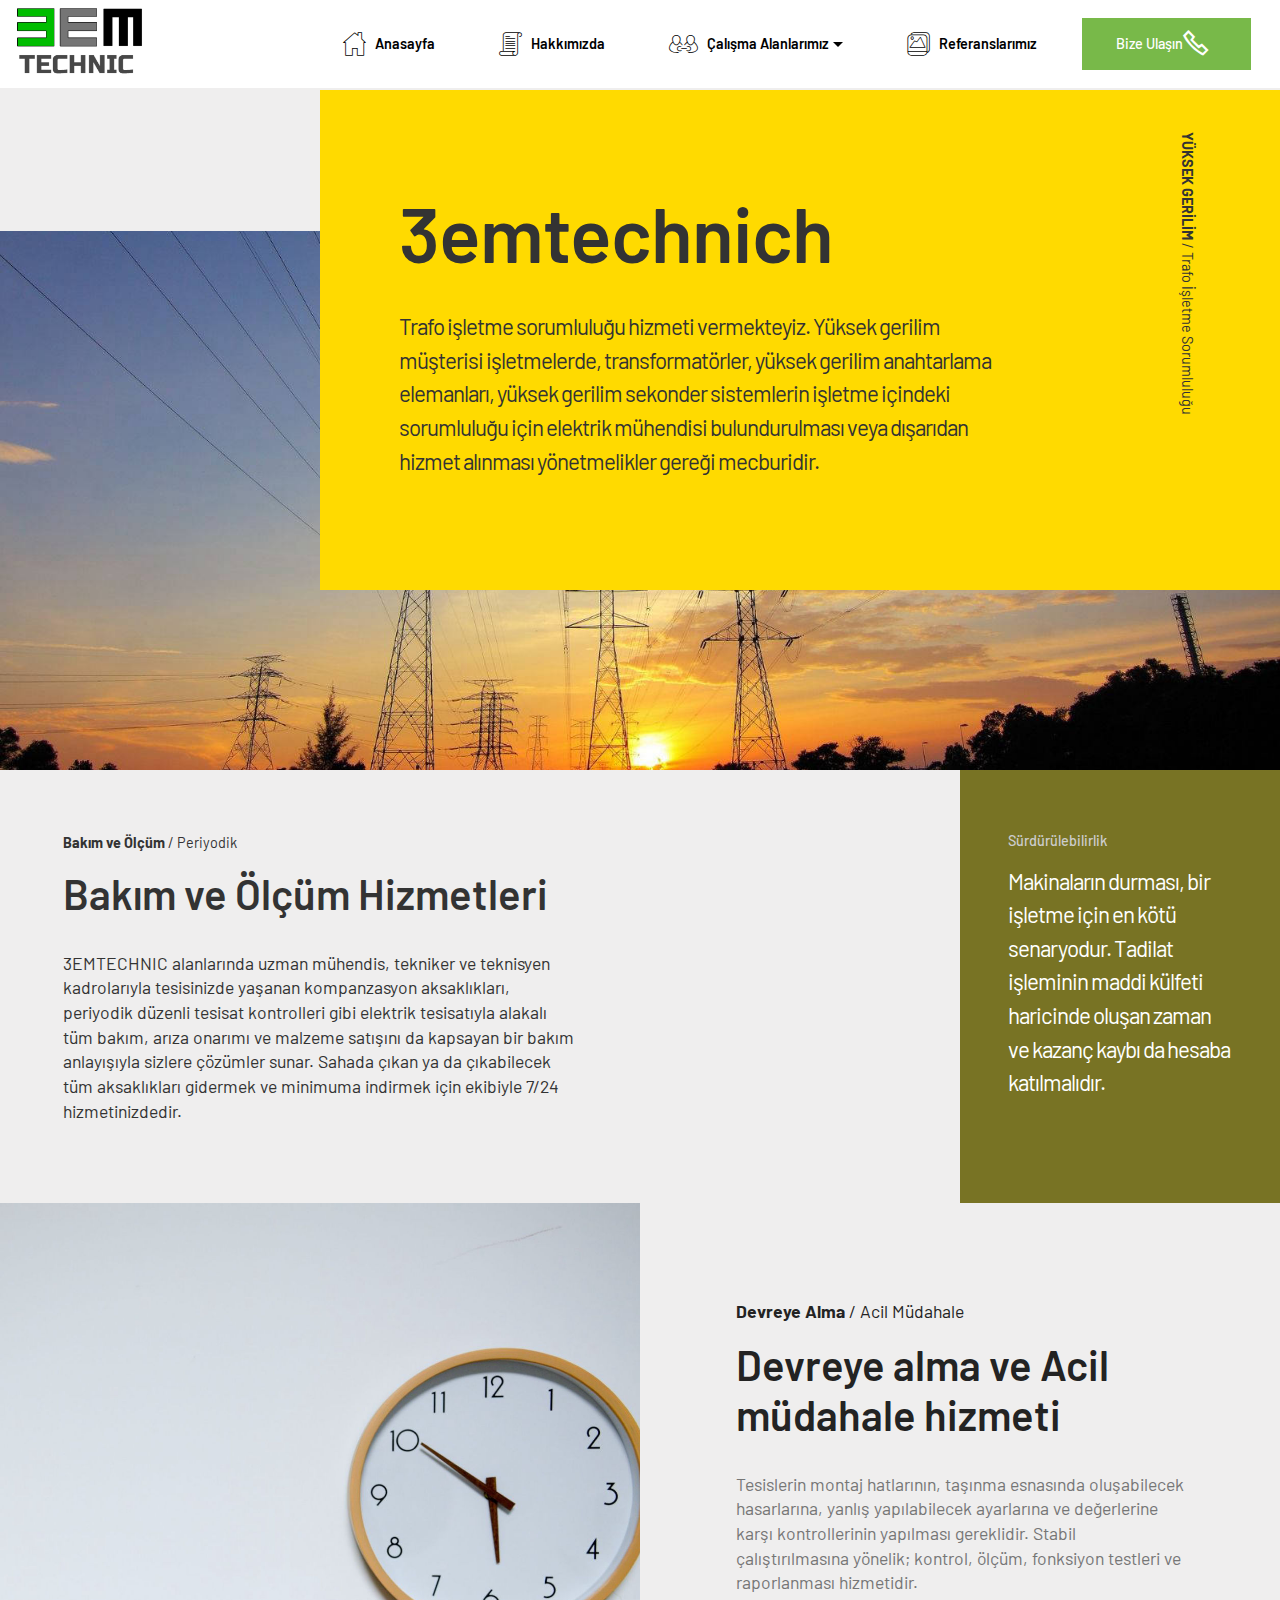
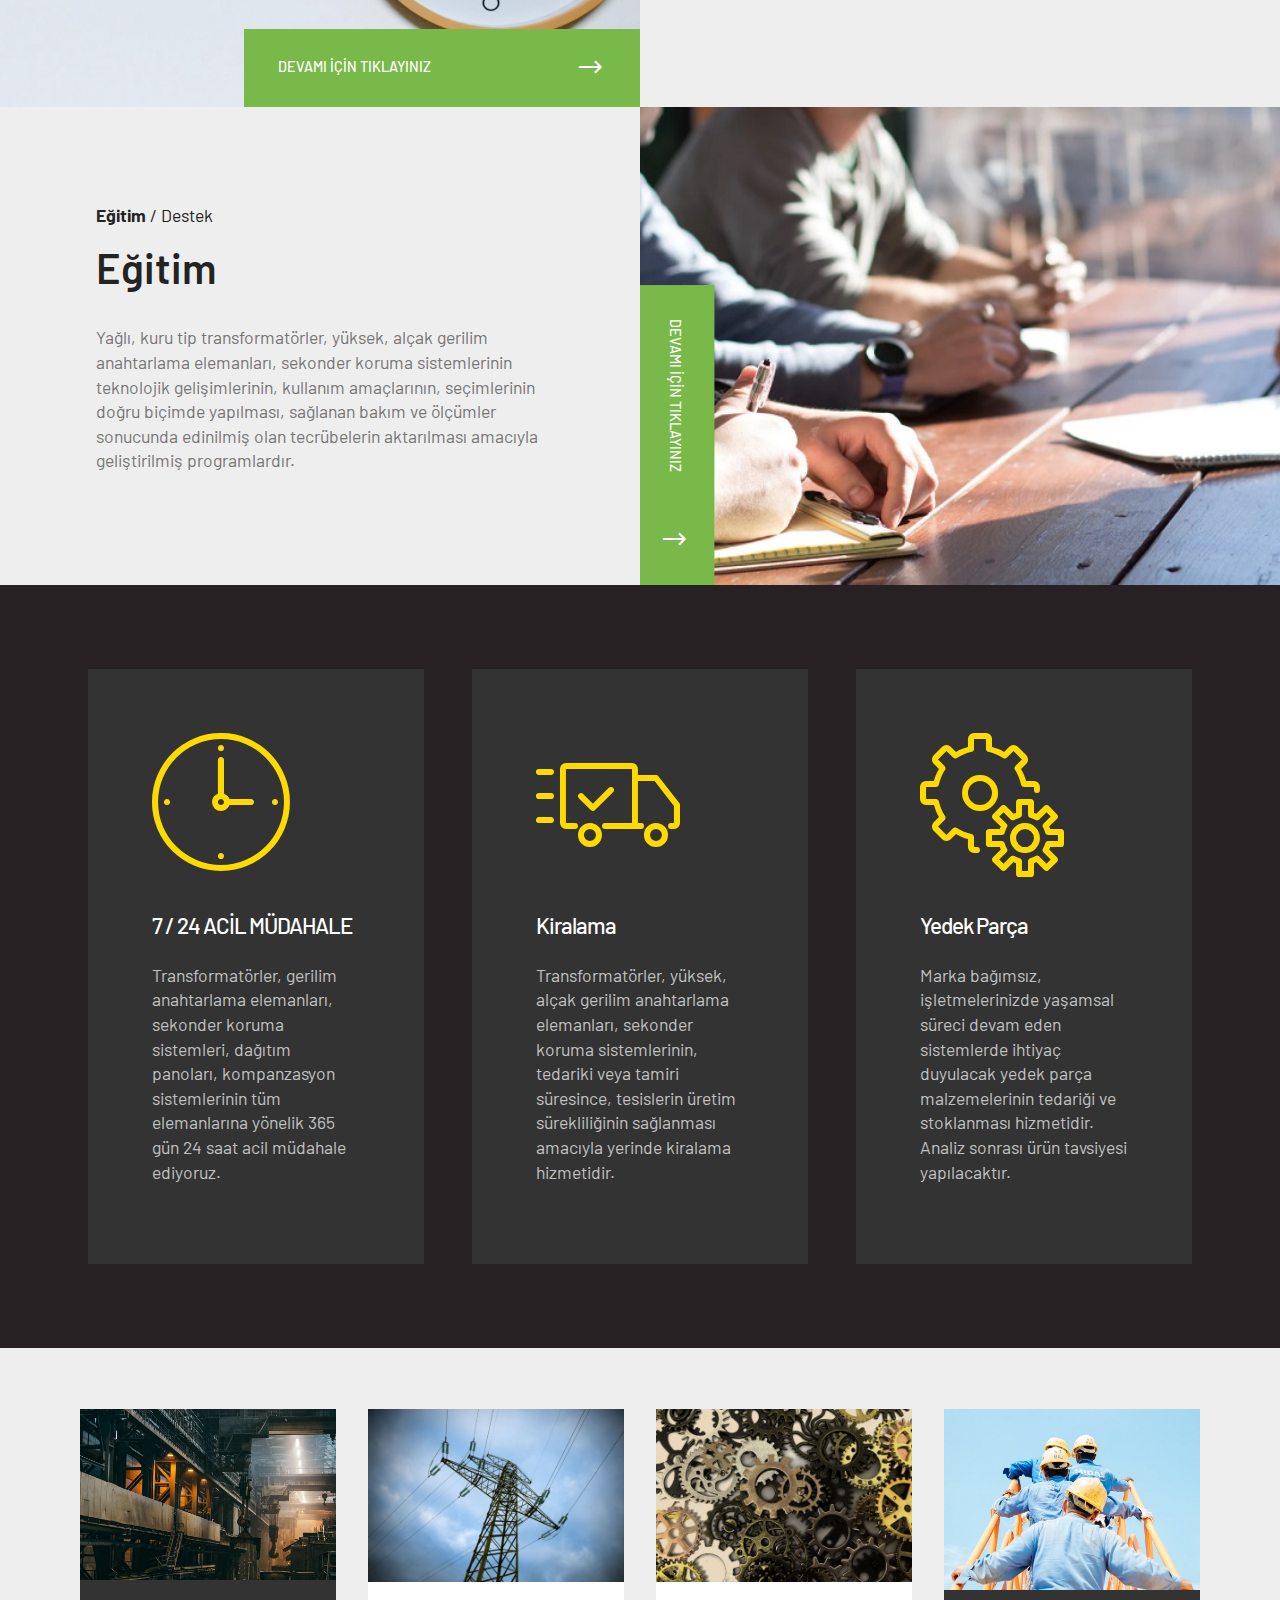
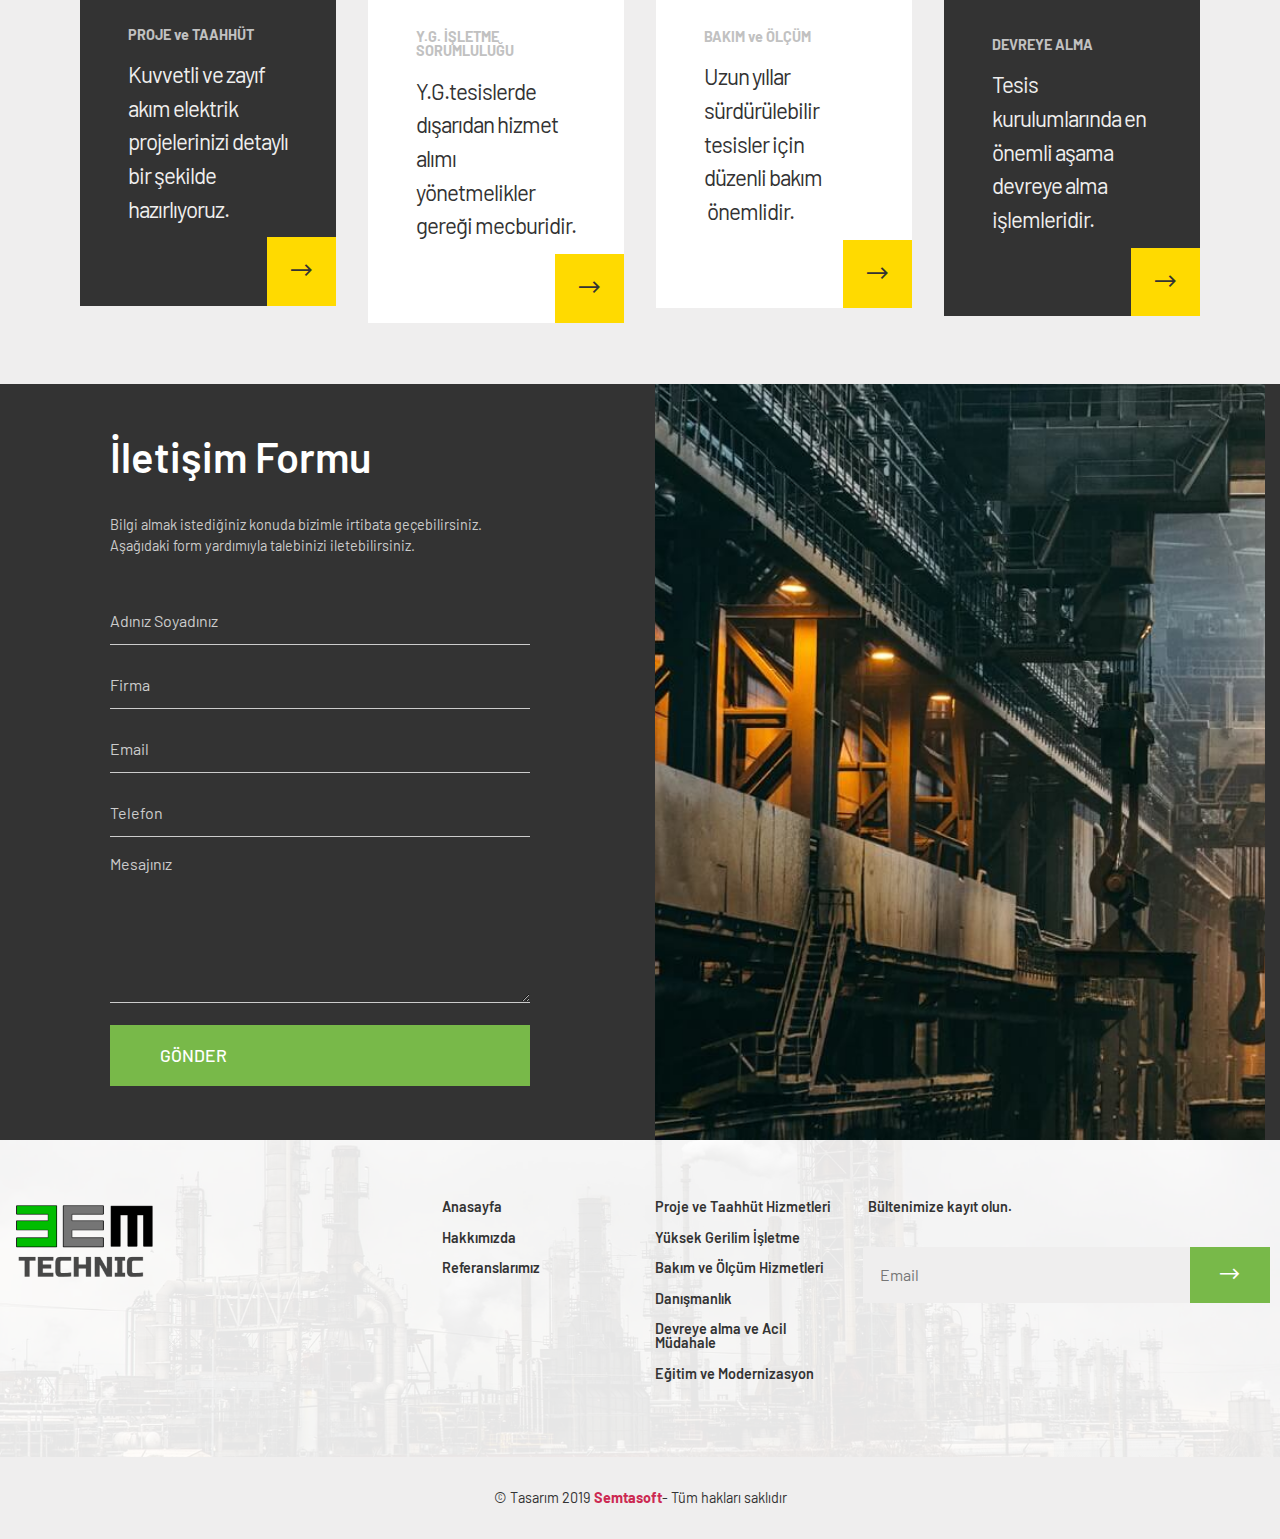
==== index.html @ 375381bb "create github pages" ====
<!DOCTYPE html>
<html  >
<head>
  
  <meta charset="UTF-8">
  <meta http-equiv="X-UA-Compatible" content="IE=edge">
  
  <meta name="viewport" content="width=device-width, initial-scale=1, minimum-scale=1">
  <link rel="shortcut icon" href="assets/images/3emtechnic-227x128.png" type="image/x-icon">
  <meta name="description" content="Anasayfa - 3emtechnic trafo ve yüksek gerilim sorumluluk, bakım">
  
  <title>Anasayfa - 3emtechnic trafo ve yüksek gerilim sorumluluk, bakım</title>
  <link rel="stylesheet" href="assets/web/assets/mobirise-icons/mobirise-icons.css">
  <link rel="stylesheet" href="assets/web/assets/mobirise-icons2/mobirise2.css">
  <link rel="stylesheet" href="assets/icons-mind/style.css">
  <link rel="stylesheet" href="assets/tether/tether.min.css">
  <link rel="stylesheet" href="assets/soundcloud-plugin/style.css">
  <link rel="stylesheet" href="assets/bootstrap/css/bootstrap.min.css">
  <link rel="stylesheet" href="assets/bootstrap/css/bootstrap-grid.min.css">
  <link rel="stylesheet" href="assets/bootstrap/css/bootstrap-reboot.min.css">
  <link rel="stylesheet" href="assets/formstyler/jquery.formstyler.css">
  <link rel="stylesheet" href="assets/formstyler/jquery.formstyler.theme.css">
  <link rel="stylesheet" href="assets/dropdown/css/style.css">
  <link rel="stylesheet" href="assets/theme/css/style.css">
  <link rel="stylesheet" href="assets/mobirise/css/mbr-additional.css" type="text/css">
  
  
  
</head>
<body>
  <section class="menu cid-rsQCbju6NC" once="menu" id="menu01-3">

    

    <nav class="navbar navbar-expand beta-menu navbar-dropdown align-items-center navbar-toggleable-sm">
        <button class="navbar-toggler navbar-toggler-right" type="button" data-toggle="collapse" data-target="#navbarSupportedContent" aria-controls="navbarSupportedContent" aria-expanded="false" aria-label="Toggle navigation">
            <div class="hamburger">
                <span></span>
                <span></span>
                <span></span>
                <span></span>
            </div>
        </button>
        <div class="menu-logo">
            <div class="navbar-brand">
                <span class="navbar-logo">
                    
                        <a href="index.html"><img src="assets/images/3emtechnic-227x128.png" alt="3emtechnic" title="" style="height: 4.5rem;"></a>
                    
                </span>
                
            </div>
        </div>
        <div class="collapse navbar-collapse" id="navbarSupportedContent">
            <ul class="navbar-nav nav-dropdown" data-app-modern-menu="true"><li class="nav-item">
                    <a class="nav-link link text-black display-4" href="index.html"><span class="imind-home mbr-iconfont mbr-iconfont-btn"></span>Anasayfa</a>
                </li>
                <li class="nav-item">
                    <a class="nav-link link text-black display-4" href="hakkimizda.html"><span class="imind-letter-open mbr-iconfont mbr-iconfont-btn"></span>Hakkımızda
                    </a>
                </li><li class="nav-item dropdown">
                    <a class="nav-link link dropdown-toggle text-black display-4" href="#" data-toggle="dropdown-submenu" aria-expanded="true"><span class="imind-affiliate mbr-iconfont mbr-iconfont-btn"></span>Çalışma Alanlarımız</a>
                    <div class="dropdown-menu">
                        <a class="dropdown-item text-black display-4" href="elektrikProje.html"><span class="imind-add-window mbr-iconfont mbr-iconfont-btn"></span>Elektrik Proje ve Taahhüt Hizmetleri</a>
                        <a class="dropdown-item text-black display-4" href="yuksekGerilim.html" aria-expanded="false"><span class="imind-electricity mbr-iconfont mbr-iconfont-btn"></span>Yüksek Gerilim İşletme Sorumluluğu</a>
                        <a class="dropdown-item text-black display-4" href="bakimOlcum.html" aria-expanded="false"><span class="imind-wrench mbr-iconfont mbr-iconfont-btn"></span>Bakım ve Ölçüm Hizmetleri</a><a class="text-black dropdown-item display-4" href="danismanlikFizibilite.html" aria-expanded="false"><span class="imind-mens mbr-iconfont mbr-iconfont-btn"></span>Danışmanlık, Fizibilite ve Analiz Hizmeti</a><a class="text-black dropdown-item display-4" href="devreyeAlma.html" aria-expanded="false"><span class="imind-gaugage mbr-iconfont mbr-iconfont-btn"></span>Devreye Alma ve Acil Müdahale Hizmeti</a><a class="text-black dropdown-item display-4" href="egitimKiralama.html" aria-expanded="false"><span class="imind-waiter mbr-iconfont mbr-iconfont-btn"></span>Eğitim, Kiralama, Tamir ve Modernizasyon</a><a class="text-black dropdown-item display-4" href="yenilenebilir.html" aria-expanded="true"><span class="imind-line-chart4 mbr-iconfont mbr-iconfont-btn"></span>Yenilenebilir Enerji Santralleri Proje ve Taahhüt</a>
                    </div>
                </li>
                
                <li class="nav-item"><a class="nav-link link text-black display-4" href="referanslarimiz.html"><span class="imind-photos mbr-iconfont mbr-iconfont-btn"></span>Referanslarımız
                    </a></li></ul>
            <div class="navbar-buttons mbr-section-btn"><a class="btn btn-sm btn-success display-4" href="tel:+902129510647"><span class="mobi-mbri mobi-mbri-phone mbr-iconfont mbr-iconfont-btn"></span>
                    Bize Ulaşın</a></div>
        </div>
    </nav>
</section>

<section class="header1 cid-rsQC083nSX" id="header005-2">
    
    
    <div class="back"></div>
    <div class="container-fluid">
        <div class="row">
            <div class="col-lg-9 block">
                <div class="content-wrapper align-left">
                    <h4 class="mbr-section-subtitle mbr-regular mbr-black pb-2 mbr-fonts-style display-4"><strong>YÜKSEK GERİLİM&nbsp;</strong>/ Trafo İşletme Sorumluluğu</h4>
                    <div class="content">
                        
                        <h1 class="mbr-section-title mbr-semibold mbr-black pb-4 mbr-fonts-style display-1">3emtechnich</h1>

                        <p class="mbr-text mbr-white mbr-regular mbr-black mbr-fonts-style display-5">Trafo işletme sorumluluğu hizmeti vermekteyiz. Yüksek gerilim müşterisi işletmelerde, transformatörler, yüksek gerilim anahtarlama elemanları, yüksek gerilim sekonder sistemlerin işletme içindeki sorumluluğu için elektrik mühendisi bulundurulması veya dışarıdan hizmet alınması yönetmelikler gereği mecburidir.</p>
                        
                    </div>
                </div>
            </div>
        </div>
    </div>
</section>

<section class="header1 cid-rsQLEs8oXY" id="features001-b">
    
    
    <div class="container-fluid">
        <div class="row">
            <div class="col-lg-6 col-md-12 align-left">
                <div class="content-block">
                    <h3 class="mbr-section-subtitle mbr-regular mbr-black pb-2 mbr-fonts-style display-4"><strong>Bakım ve Ölçüm</strong>&nbsp;/ Periyodik</h3>
                    <h2 class="mbr-section-title mbr-semibold mbr-black pb-4 mbr-fonts-style display-2">Bakım ve Ölçüm Hizmetleri</h2>
                    <p class="mbr-text mbr-black mbr-regular mbr-light mbr-fonts-style display-7">
                        3EMTECHNIC alanlarında uzman mühendis, tekniker ve teknisyen kadrolarıyla tesisinizde yaşanan kompanzasyon aksaklıkları, periyodik düzenli tesisat kontrolleri gibi elektrik tesisatıyla alakalı tüm bakım, arıza onarımı ve malzeme satışını da kapsayan bir bakım anlayışıyla sizlere çözümler sunar. Sahada çıkan ya da çıkabilecek tüm aksaklıkları gidermek ve minimuma indirmek için ekibiyle 7/24 hizmetinizdedir.<br></p>
                    
                </div>
            </div>


            <div class="col-lg-6 col-md-12 col align-left">
                <div class="overlay-wrapper">
                    <div class="overlay"></div>
                    <div class="img-content">
                    </div>
                </div>


                <div class="box-content">
                    <div class="content1">
                        <h4 class="box-title2 mbr-medium mbr-white pb-2 mbr-fonts-style display-4">Sürdürülebilirlik</h4>
                        <h3 class="box-text2 mbr-regular mbr-white pb-2 mbr-fonts-style display-5">Makinaların durması, bir işletme için en kötü senaryodur. Tadilat işleminin maddi külfeti haricinde oluşan zaman ve kazanç kaybı da hesaba katılmalıdır.</h3>
                    </div>
                </div>

            </div>



        </div>
    </div>
</section>

<section class="header1 cid-rsQLeVv5iI" id="content003-7">
    
    
    <div class="container-fluid">
        <div class="row">
            <div class="col-lg-6 img-col">
                <img src="assets/images/3embakimsaat-1464x988.jpg" alt="3emtechnic" title="">
                <div class="mbr-section-btn pt-3"><a class="btn btn-lg btn-success display-4" href="devreyeAlma.html"><span class="mobi-mbri mobi-mbri-right mbr-iconfont mbr-iconfont-btn"></span>DEVAMI İÇİN TIKLAYINIZ</a></div>
            </div>
            <div class="col-lg-6 text-col align-left">
                <h3 class="mbr-section-subtitle mbr-regular pb-2 mbr-fonts-style display-7"><strong>Devreye Alma&nbsp;</strong>/ Acil Müdahale</h3>
                <h1 class="mbr-section-title mbr-semibold pb-4 mbr-fonts-style display-2">Devreye alma ve Acil müdahale hizmeti</h1>
                <p class="mbr-text mbr-black mbr-regular mbr-light mbr-fonts-style display-7">Tesislerin montaj hatlarının, taşınma esnasında oluşabilecek hasarlarına, yanlış yapılabilecek ayarlarına ve değerlerine karşı kontrollerinin yapılması gereklidir. Stabil çalıştırılmasına yönelik; kontrol, ölçüm, fonksiyon testleri ve raporlanması hizmetidir.</p>
            </div>
        </div>
    </div>
</section>

<section class="header1 cid-rsQLiWIc51" id="content004-8">
    
    
    <div class="container-fluid">
        <div class="row">
            <div class="col-lg-6 text-col align-left">
                <h3 class="mbr-section-subtitle mbr-regular pb-2 mbr-fonts-style display-7"><strong>Eğitim&nbsp;</strong>/ Destek</h3>
                <h1 class="mbr-section-title mbr-semibold pb-4 mbr-fonts-style display-2">Eğitim</h1>
                <p class="mbr-text mbr-black mbr-regular mbr-light mbr-fonts-style display-7">Yağlı, kuru tip transformatörler, yüksek, alçak gerilim anahtarlama elemanları, sekonder koruma sistemlerinin teknolojik gelişimlerinin, kullanım amaçlarının, seçimlerinin doğru biçimde yapılması, sağlanan bakım ve ölçümler sonucunda edinilmiş olan tecrübelerin aktarılması amacıyla geliştirilmiş programlardır.</p>
            </div>
            <div class="col-lg-6 img-col">
                <img src="assets/images/04.jpg" alt="">
                <div class="mbr-section-btn pt-3"><a class="btn btn-lg btn-success display-4" href="egitimKiralama.html"><span class="mobi-mbri mobi-mbri-right mbr-iconfont mbr-iconfont-btn"></span>DEVAMI İÇİN TIKLAYINIZ</a></div>
            </div>
        </div>
    </div>
</section>

<section class="features5 cid-rsQLRmJl6A" id="features004-c">

    

    
    <div class="container">

        


        <div class="row justify-content-center">
            <div class="card p-3 col-12 col-md-8 col-lg-4">
                <div class="card-wrapper media-container-row media-container-row">
                    <div class="card-box">
                        <span class="mbr-iconfont mbri-clock"></span>

                        <h4 class="card-title pb-2 mbr-white mbr-fonts-style display-5">7 / 24 ACİL MÜDAHALE</h4>
                        <p class="mbr-text mbr-regular mbr-white mbr-fonts-style display-7">Transformatörler, gerilim anahtarlama elemanları, sekonder koruma sistemleri, dağıtım panoları, kompanzasyon sistemlerinin tüm elemanlarına yönelik 365 gün 24 saat acil müdahale ediyoruz.</p>
                    </div>
                </div>
            </div>

            <div class="card p-3 col-12 col-md-8 col-12 col-md-6 col-lg-4">
                <div class="card-wrapper media-container-row media-container-row">
                    <div class="card-box">
                        <span class="mbr-iconfont mbri-delivery"></span>
                        <h4 class="card-title pb-2 mbr-white mbr-fonts-style display-5">Kiralama</h4>
                        <p class="mbr-text mbr-regular mbr-white mbr-fonts-style display-7">Transformatörler, yüksek, alçak gerilim anahtarlama elemanları, sekonder koruma sistemlerinin, tedariki veya tamiri süresince, tesislerin üretim sürekliliğinin sağlanması amacıyla yerinde kiralama hizmetidir.</p>

                    </div>
                </div>
            </div>

            <div class="card p-3 col-12 col-md-8 col-lg-4">
                <div class="card-wrapper media-container-row media-container-row">
                    <div class="card-box">
                        <span class="mbr-iconfont mbri-setting"></span>
                        <h4 class="card-title pb-2 mbr-white mbr-fonts-style display-5">Yedek Parça</h4>
                        <p class="mbr-text mbr-regular mbr-white mbr-fonts-style display-7">Marka bağımsız, işletmelerinizde yaşamsal süreci devam eden sistemlerde ihtiyaç duyulacak yedek parça malzemelerinin tedariği ve stoklanması hizmetidir. Analiz sonrası ürün tavsiyesi yapılacaktır.</p>

                    </div>
                </div>
            </div>
        </div>
    </div>
</section>

<section class="features5 cid-rsQLsuH2Aj" id="features006-9">

    

    
    <div class="container">

        


        <div class="row justify-content-center">
            <div class="card p-3 col-12 col-md-8 col-lg-3">
                <div class="card-wrapper card1">
                    <div class="img-wrap">
                        <img src="assets/images/01.jpg" alt="">
                    </div>
                    <div class="card-box">
                        <h4 class="card-title title1 pb-1 align-left mbr-white mbr-fonts-style display-4"><strong>PROJE ve TAAHHÜT</strong></h4>
                        <p class="mbr-text align-left text1 mbr-regular mbr-white mbr-fonts-style display-5">Kuvvetli ve zayıf akım elektrik projelerinizi detaylı bir şekilde hazırlıyoruz.</p>
                    </div>
                    <a href="elektrikProje.html"><span class="mbr-iconfont icon mobi-mbri-right mobi-mbri"></span></a>
                </div>
            </div>
            <div class="card col2 p-3 col-12 col-md-8 col-lg-3">
                <div class="card-wrapper card2">
                    <div class="img-wrap">
                        <img src="assets/images/3embakimyg-572x386.jpg" alt="3emtechnic" title="">
                    </div>
                    <div class="card-box">
                        <h4 class="card-title title2 pb-1 align-left mbr-white mbr-fonts-style display-4"><strong>Y.G. İŞLETME SORUMLULUĞU</strong></h4>
                        <p class="mbr-text align-left text2 mbr-regular mbr-white mbr-fonts-style display-5">Y.G.tesislerde dışarıdan hizmet alımı yönetmelikler gereği mecburidir.</p>
                    </div>
                    <a href="yuksekGerilim.html"><span class="mbr-iconfont icon mobi-mbri-right mobi-mbri"></span></a>
                </div>
            </div>

            <div class="card col3 p-3 col-md-8 col-lg-3">
                <div class="card-wrapper card3">
                    <div class="img-wrap">
                        <img src="assets/images/3embakim-572x386.jpg" alt="" title="">
                    </div>
                    <div class="card-box">
                        <h4 class="card-title title3 pb-1 align-left mbr-white mbr-fonts-style display-4">
                            <strong>BAKIM ve ÖLÇÜM</strong></h4>
                        <p class="mbr-text align-left text3 mbr-regular mbr-white mbr-fonts-style display-5">Uzun yıllar sürdürülebilir tesisler için düzenli bakım &nbsp;önemlidir.</p>
                    </div>
                    <a href="bakimOlcum.html"><span class="mbr-iconfont icon mobi-mbri-right mobi-mbri"></span></a>
                </div>
            </div>

            <div class="card col4 p-3 col-md-8 col-lg-3">
                <div class="card-wrapper card4">
                    <div class="img-wrap">
                        <img src="assets/images/05.jpg" alt="">
                    </div>
                    <div class="card-box">
                        <h4 class="card-title title4 pb-1 align-left mbr-white mbr-fonts-style display-4"><strong>DEVREYE ALMA</strong></h4>
                        <p class="mbr-text align-left text4 mbr-regular mbr-white mbr-fonts-style display-5">Tesis kurulumlarında en önemli aşama devreye alma işlemleridir.</p>
                    </div>
                    <a href="devreyeAlma.html"><span class="mbr-iconfont icon mobi-mbri-right mobi-mbri"></span></a>
                </div>
            </div>

        </div>
    </div>
</section>

<section class="form cid-rsQF36KpCh" id="form001-6">
    
    
    <div class="container-fluid">
        <div class="row">
            <div class="col-lg-6 mx-auto py-5 mbr-form" data-form-type="formoid">
<!--Formbuilder Form-->
<form action="https://mobirise.com/" method="POST" class="mbr-form form-with-styler" data-form-title="Form Name"><input type="hidden" name="email" data-form-email="true" value="RC2WIM4JzDeEfsP1qyUMjArR7ba6wvDRX4XsYLDTPPof92xjcc1w1TDmDfgAifU271bfkdcHWspYTEDlUiYOOMX/DkAvKjAeEs26GADtIeHORKEtd/QVIWOtaXVSM8Uk">
<div class="form-row">
<div hidden="hidden" data-form-alert="" class="alert alert-success col-12">Teşekkür ederiz. En kısa zamanda dönüş sağlayacağız.</div>
<div hidden="hidden" data-form-alert-danger="" class="alert alert-danger col-12">Oops...! some problem!</div>
</div>
<div class="dragArea form-row">
<div class="col-lg-12">
<h2 class="mbr-section-title align-left pb-4 mbr-semibold mbr-white mbr-fonts-style display-2">İletişim Formu</h2>
</div>
<div class="col-lg-12">
<p class="mbr-text mbr-black align-left pb-4 mbr-regular mbr-light mbr-fonts-style display-4">Bilgi almak istediğiniz konuda bizimle irtibata geçebilirsiniz. Aşağıdaki form yardımıyla talebinizi iletebilirsiniz.</p>
</div>
<div data-for="first-name" class="col-lg-12 form-group">
<input type="text" name="first-name" placeholder="Adınız Soyadınız" data-form-field="first-name" class="form-control display-7" value="" id="first-name-form001-6">
</div>
<div data-for="company" class="col-lg-12 form-group">
<input type="text" name="company" placeholder="Firma" data-form-field="company" class="form-control display-7" value="" id="company-form001-6">
</div>
<div data-for="email" class="col-lg-12 form-group">
<input type="email" name="email" placeholder="Email" data-form-field="email" class="form-control display-7" value="" id="email-form001-6">
</div>
<div data-for="phone" class="col-lg-12 form-group">
<input type="tel" name="phone" placeholder="Telefon" pattern="[0-9]{3}-[0-9]{3}-[0-9]{4}" data-form-field="phone" class="form-control display-7" value="" id="phone-form001-6">
</div>
<div class="col-lg-12 form-group" data-for="message">
<textarea name="message" placeholder="Mesajınız" data-form-field="message" class="form-control display-7" id="message-form001-6"></textarea>
</div>
<div class="col-lg-12">
<button type="submit" class="btn btn-success display-7">GÖNDER</button>
</div>
</div>
</form><!--Formbuilder Form-->
</div>

            <div class="col-lg-6 img-col">
                <img src="assets/images/01.jpg" alt="">
            </div>
        </div>

    </div>
</section>

<section class="footer2 cid-rsQEsC4lrw" id="footer003-5" data-rv-view="2005">

    

    <div class="mbr-overlay" style="opacity: 0.9; background-color: rgb(255, 255, 255);"></div>
    <div class="container">
        <div class="row justify-content-center">
            <div class="col-12 col-lg-4 col-md-12 align-left">
                <div class="navbar-brand">
                    <span class="navbar-logo">
                        <a href="index.html"><img src="assets/images/3emtechnic-227x128.png" alt="3EMTECHNIC ILETISIM" title="3EMTECHNIC ILETISIM" media-simple="true"></a>
                    </span>
                    

                </div>
            </div>
            <div class="col-12 col-lg-2 col-md-6 align-left">
                <h5 class="mbr-fonts-style items mbr-semibold pb-2 display-4">Anasayfa</h5>
                <h5 class="mbr-fonts-style items mbr-semibold pb-2 display-4">Hakkımızda</h5>
                <h5 class="mbr-fonts-style items mbr-semibold pb-2 display-4">Referanslarımız</h5>
                
                
            </div>

            <div class="col-12 col-lg-2 col-md-6 align-left">
                <h5 class="mbr-fonts-style items mbr-semibold pb-2 display-4">Proje ve Taahhüt Hizmetleri</h5>
                <h5 class="mbr-fonts-style items mbr-semibold pb-2 display-4">Yüksek Gerilim İşletme</h5>
                <h5 class="mbr-fonts-style items mbr-semibold pb-2 display-4">Bakım ve Ölçüm Hizmetleri</h5>
                <h5 class="mbr-fonts-style items mbr-semibold pb-2 display-4">Danışmanlık<br></h5>
                <h5 class="mbr-fonts-style items mbr-semibold pb-2 display-4">Devreye alma ve Acil Müdahale</h5>
                <h5 class="mbr-fonts-style items mbr-semibold pb-2 display-4">Eğitim ve Modernizasyon</h5>
            </div>
            <div class="col-12 col-lg-4 col-md-12">
                <h5 class="mbr-fonts-style align-left form-title mbr-semibold pb-4 display-4">Bültenimize kayıt olun.</h5>
                <form action="" name="Form Name" method="POST" class="mbr-form form-with-styler">
                    <div class="form-row">
                        <div hidden="hidden" data-form-alert="" class="alert alert-success col-12">Thanks for filling
                            out
                            the form!</div>
                        <div hidden="hidden" data-form-alert-danger="" class="alert alert-danger col-12">Oops...! some
                            problem!</div>
                    </div>
                    <div class="dragArea form-row">
                        <div class="col form-group" data-for="email">
                            <input type="email" name="email" placeholder="Email" data-form-field="email" class="form-control display-7" required="required" value="">
                        </div>
                        <div class="col-auto"><a type="submit" class="btn btn-success display-7"><span class="mobi-mbri mobi-mbri-right mbr-iconfont mbr-iconfont-btn"></span></a></div>
                    </div>
                </form>

            </div>
        </div>
    </div>
</section>

<section class="footer2 cid-rsQBTFJShm" once="footers" id="footer002-1">

    

    

    <div class="container">
        <div class="media-container-row align-center">
            <div class="col-12">
                <p class="mbr-text mbr-regular mb-0 mbr-fonts-style display-4">
                    © Tasarım 2019 <a href="http://www.semtasoft.com" target="_blank"><strong>Semtasoft</strong></a>- Tüm hakları saklıdır</p>
            </div>
        </div>
    </div>
</section>


  <script src="assets/web/assets/jquery/jquery.min.js"></script>
  <script src="assets/popper/popper.min.js"></script>
  <script src="assets/tether/tether.min.js"></script>
  <script src="assets/bootstrap/js/bootstrap.min.js"></script>
  <script src="assets/touchswipe/jquery.touch-swipe.min.js"></script>
  <script src="assets/formstyler/jquery.formstyler.js"></script>
  <script src="assets/formstyler/jquery.formstyler.min.js"></script>
  <script src="assets/dropdown/js/script.min.js"></script>
  <script src="assets/smoothscroll/smooth-scroll.js"></script>
  <script src="assets/theme/js/script.js"></script>
  <script src="assets/formoid/formoid.min.js"></script>
  
  
</body>
</html>
---- assets/web/assets/mobirise-icons/mobirise-icons.css ----
@font-face {
  font-family: 'MobiriseIcons';
  src:  url('mobirise-icons.eot?spat4u');
  src:  url('mobirise-icons.eot?spat4u#iefix') format('embedded-opentype'),
    url('mobirise-icons.ttf?spat4u') format('truetype'),
    url('mobirise-icons.woff?spat4u') format('woff'),
    url('mobirise-icons.svg?spat4u#MobiriseIcons') format('svg');
  font-weight: normal;
  font-style: normal;
}

[class^="mbri-"], [class*=" mbri-"] {
  /* use !important to prevent issues with browser extensions that change fonts */
  font-family: MobiriseIcons !important;
  speak: none;
  font-style: normal;
  font-weight: normal;
  font-variant: normal;
  text-transform: none;
  line-height: 1;

  /* Better Font Rendering =========== */
  -webkit-font-smoothing: antialiased;
  -moz-osx-font-smoothing: grayscale;
}

.mbri-add-submenu:before {
  content: "\e900";
}
.mbri-alert:before {
  content: "\e901";
}
.mbri-align-center:before {
  content: "\e902";
}
.mbri-align-justify:before {
  content: "\e903";
}
.mbri-align-left:before {
  content: "\e904";
}
.mbri-align-right:before {
  content: "\e905";
}
.mbri-android:before {
  content: "\e906";
}
.mbri-apple:before {
  content: "\e907";
}
.mbri-arrow-down:before {
  content: "\e908";
}
.mbri-arrow-next:before {
  content: "\e909";
}
.mbri-arrow-prev:before {
  content: "\e90a";
}
.mbri-arrow-up:before {
  content: "\e90b";
}
.mbri-bold:before {
  content: "\e90c";
}
.mbri-bookmark:before {
  content: "\e90d";
}
.mbri-bootstrap:before {
  content: "\e90e";
}
.mbri-briefcase:before {
  content: "\e90f";
}
.mbri-browse:before {
  content: "\e910";
}
.mbri-bulleted-list:before {
  content: "\e911";
}
.mbri-calendar:before {
  content: "\e912";
}
.mbri-camera:before {
  content: "\e913";
}
.mbri-cart-add:before {
  content: "\e914";
}
.mbri-cart-full:before {
  content: "\e915";
}
.mbri-cash:before {
  content: "\e916";
}
.mbri-change-style:before {
  content: "\e917";
}
.mbri-chat:before {
  content: "\e918";
}
.mbri-clock:before {
  content: "\e919";
}
.mbri-close:before {
  content: "\e91a";
}
.mbri-cloud:before {
  content: "\e91b";
}
.mbri-code:before {
  content: "\e91c";
}
.mbri-contact-form:before {
  content: "\e91d";
}
.mbri-credit-card:before {
  content: "\e91e";
}
.mbri-cursor-click:before {
  content: "\e91f";
}
.mbri-cust-feedback:before {
  content: "\e920";
}
.mbri-database:before {
  content: "\e921";
}
.mbri-delivery:before {
  content: "\e922";
}
.mbri-desktop:before {
  content: "\e923";
}
.mbri-devices:before {
  content: "\e924";
}
.mbri-down:before {
  content: "\e925";
}
.mbri-download:before {
  content: "\e989";
}
.mbri-drag-n-drop:before {
  content: "\e927";
}
.mbri-drag-n-drop2:before {
  content: "\e928";
}
.mbri-edit:before {
  content: "\e929";
}
.mbri-edit2:before {
  content: "\e92a";
}
.mbri-error:before {
  content: "\e92b";
}
.mbri-extension:before {
  content: "\e92c";
}
.mbri-features:before {
  content: "\e92d";
}
.mbri-file:before {
  content: "\e92e";
}
.mbri-flag:before {
  content: "\e92f";
}
.mbri-folder:before {
  content: "\e930";
}
.mbri-gift:before {
  content: "\e931";
}
.mbri-github:before {
  content: "\e932";
}
.mbri-globe:before {
  content: "\e933";
}
.mbri-globe-2:before {
  content: "\e934";
}
.mbri-growing-chart:before {
  content: "\e935";
}
.mbri-hearth:before {
  content: "\e936";
}
.mbri-help:before {
  content: "\e937";
}
.mbri-home:before {
  content: "\e938";
}
.mbri-hot-cup:before {
  content: "\e939";
}
.mbri-idea:before {
  content: "\e93a";
}
.mbri-image-gallery:before {
  content: "\e93b";
}
.mbri-image-slider:before {
  content: "\e93c";
}
.mbri-info:before {
  content: "\e93d";
}
.mbri-italic:before {
  content: "\e93e";
}
.mbri-key:before {
  content: "\e93f";
}
.mbri-laptop:before {
  content: "\e940";
}
.mbri-layers:before {
  content: "\e941";
}
.mbri-left-right:before {
  content: "\e942";
}
.mbri-left:before {
  content: "\e943";
}
.mbri-letter:before {
  content: "\e944";
}
.mbri-like:before {
  content: "\e945";
}
.mbri-link:before {
  content: "\e946";
}
.mbri-lock:before {
  content: "\e947";
}
.mbri-login:before {
  content: "\e948";
}
.mbri-logout:before {
  content: "\e949";
}
.mbri-magic-stick:before {
  content: "\e94a";
}
.mbri-map-pin:before {
  content: "\e94b";
}
.mbri-menu:before {
  content: "\e94c";
}
.mbri-mobile:before {
  content: "\e94d";
}
.mbri-mobile2:before {
  content: "\e94e";
}
.mbri-mobirise:before {
  content: "\e94f";
}
.mbri-more-horizontal:before {
  content: "\e950";
}
.mbri-more-vertical:before {
  content: "\e951";
}
.mbri-music:before {
  content: "\e952";
}
.mbri-new-file:before {
  content: "\e953";
}
.mbri-numbered-list:before {
  content: "\e954";
}
.mbri-opened-folder:before {
  content: "\e955";
}
.mbri-pages:before {
  content: "\e956";
}
.mbri-paper-plane:before {
  content: "\e957";
}
.mbri-paperclip:before {
  content: "\e958";
}
.mbri-photo:before {
  content: "\e959";
}
.mbri-photos:before {
  content: "\e95a";
}
.mbri-pin:before {
  content: "\e95b";
}
.mbri-play:before {
  content: "\e95c";
}
.mbri-plus:before {
  content: "\e95d";
}
.mbri-preview:before {
  content: "\e95e";
}
.mbri-print:before {
  content: "\e95f";
}
.mbri-protect:before {
  content: "\e960";
}
.mbri-question:before {
  content: "\e961";
}
.mbri-quote-left:before {
  content: "\e962";
}
.mbri-quote-right:before {
  content: "\e963";
}
.mbri-refresh:before {
  content: "\e964";
}
.mbri-responsive:before {
  content: "\e965";
}
.mbri-right:before {
  content: "\e966";
}
.mbri-rocket:before {
  content: "\e967";
}
.mbri-sad-face:before {
  content: "\e968";
}
.mbri-sale:before {
  content: "\e969";
}
.mbri-save:before {
  content: "\e96a";
}
.mbri-search:before {
  content: "\e96b";
}
.mbri-setting:before {
  content: "\e96c";
}
.mbri-setting2:before {
  content: "\e96d";
}
.mbri-setting3:before {
  content: "\e96e";
}
.mbri-share:before {
  content: "\e96f";
}
.mbri-shopping-bag:before {
  content: "\e970";
}
.mbri-shopping-basket:before {
  content: "\e971";
}
.mbri-shopping-cart:before {
  content: "\e972";
}
.mbri-sites:before {
  content: "\e973";
}
.mbri-smile-face:before {
  content: "\e974";
}
.mbri-speed:before {
  content: "\e975";
}
.mbri-star:before {
  content: "\e976";
}
.mbri-success:before {
  content: "\e977";
}
.mbri-sun:before {
  content: "\e978";
}
.mbri-sun2:before {
  content: "\e979";
}
.mbri-tablet:before {
  content: "\e97a";
}
.mbri-tablet-vertical:before {
  content: "\e97b";
}
.mbri-target:before {
  content: "\e97c";
}
.mbri-timer:before {
  content: "\e97d";
}
.mbri-to-ftp:before {
  content: "\e97e";
}
.mbri-to-local-drive:before {
  content: "\e97f";
}
.mbri-touch-swipe:before {
  content: "\e980";
}
.mbri-touch:before {
  content: "\e981";
}
.mbri-trash:before {
  content: "\e982";
}
.mbri-underline:before {
  content: "\e983";
}
.mbri-unlink:before {
  content: "\e984";
}
.mbri-unlock:before {
  content: "\e985";
}
.mbri-up-down:before {
  content: "\e986";
}
.mbri-up:before {
  content: "\e987";
}
.mbri-update:before {
  content: "\e988";
}
.mbri-upload:before {
 content: "\e926"; 
}
.mbri-user:before {
  content: "\e98a";
}
.mbri-user2:before {
  content: "\e98b";
}
.mbri-users:before {
  content: "\e98c";
}
.mbri-video:before {
  content: "\e98d";
}
.mbri-video-play:before {
  content: "\e98e";
}
.mbri-watch:before {
  content: "\e98f";
}
.mbri-website-theme:before {
  content: "\e990";
}
.mbri-wifi:before {
  content: "\e991";
}
.mbri-windows:before {
  content: "\e992";
}
.mbri-zoom-out:before {
  content: "\e993";
}
.mbri-redo:before {
  content: "\e994";
}
.mbri-undo:before {
  content: "\e995";
}
---- assets/web/assets/mobirise-icons2/mobirise2.css ----
@font-face {
  font-family: 'Moririse2';
  src:  url('mobirise2.eot?f2bix4');
  src:  url('mobirise2.eot?f2bix4#iefix') format('embedded-opentype'),
    url('mobirise2.ttf?f2bix4') format('truetype'),
    url('mobirise2.woff?f2bix4') format('woff'),
    url('mobirise2.svg?f2bix4#mobirise2') format('svg');
  font-weight: normal;
  font-style: normal;
}

[class^="mobi-"], [class*=" mobi-"] {
  /* use !important to prevent issues with browser extensions that change fonts */
  font-family: 'Moririse2' !important;
  speak: none;
  font-style: normal;
  font-weight: normal;
  font-variant: normal;
  text-transform: none;
  line-height: 1;

  /* Better Font Rendering =========== */
  -webkit-font-smoothing: antialiased;
  -moz-osx-font-smoothing: grayscale;
}

.mobi-mbri-add-submenu:before {
  content: "\e900";
}
.mobi-mbri-alert:before {
  content: "\e901";
}
.mobi-mbri-align-center:before {
  content: "\e902";
}
.mobi-mbri-align-justify:before {
  content: "\e903";
}
.mobi-mbri-align-left:before {
  content: "\e904";
}
.mobi-mbri-align-right:before {
  content: "\e905";
}
.mobi-mbri-android:before {
  content: "\e906";
}
.mobi-mbri-apple:before {
  content: "\e907";
}
.mobi-mbri-arrow-down:before {
  content: "\e908";
}
.mobi-mbri-arrow-next:before {
  content: "\e909";
}
.mobi-mbri-arrow-prev:before {
  content: "\e90a";
}
.mobi-mbri-arrow-up:before {
  content: "\e90b";
}
.mobi-mbri-bold:before {
  content: "\e90c";
}
.mobi-mbri-bookmark:before {
  content: "\e90d";
}
.mobi-mbri-bootstrap:before {
  content: "\e90e";
}
.mobi-mbri-briefcase:before {
  content: "\e90f";
}
.mobi-mbri-browse:before {
  content: "\e910";
}
.mobi-mbri-bulleted-list:before {
  content: "\e911";
}
.mobi-mbri-calendar:before {
  content: "\e912";
}
.mobi-mbri-camera:before {
  content: "\e913";
}
.mobi-mbri-cart-add:before {
  content: "\e914";
}
.mobi-mbri-cart-full:before {
  content: "\e915";
}
.mobi-mbri-cash:before {
  content: "\e916";
}
.mobi-mbri-change-style:before {
  content: "\e917";
}
.mobi-mbri-chat:before {
  content: "\e918";
}
.mobi-mbri-clock:before {
  content: "\e919";
}
.mobi-mbri-close:before {
  content: "\e91a";
}
.mobi-mbri-cloud:before {
  content: "\e91b";
}
.mobi-mbri-code:before {
  content: "\e91c";
}
.mobi-mbri-contact-form:before {
  content: "\e91d";
}
.mobi-mbri-credit-card:before {
  content: "\e91e";
}
.mobi-mbri-cursor-click:before {
  content: "\e91f";
}
.mobi-mbri-cust-feedback:before {
  content: "\e920";
}
.mobi-mbri-database:before {
  content: "\e921";
}
.mobi-mbri-delivery:before {
  content: "\e922";
}
.mobi-mbri-desktop:before {
  content: "\e923";
}
.mobi-mbri-devices:before {
  content: "\e924";
}
.mobi-mbri-down:before {
  content: "\e925";
}
.mobi-mbri-download-2:before {
  content: "\e926";
}
.mobi-mbri-download:before {
  content: "\e927";
}
.mobi-mbri-drag-n-drop-2:before {
  content: "\e928";
}
.mobi-mbri-drag-n-drop:before {
  content: "\e929";
}
.mobi-mbri-edit-2:before {
  content: "\e92a";
}
.mobi-mbri-edit:before {
  content: "\e92b";
}
.mobi-mbri-error:before {
  content: "\e92c";
}
.mobi-mbri-extension:before {
  content: "\e92d";
}
.mobi-mbri-features:before {
  content: "\e92e";
}
.mobi-mbri-file:before {
  content: "\e92f";
}
.mobi-mbri-flag:before {
  content: "\e930";
}
.mobi-mbri-folder:before {
  content: "\e931";
}
.mobi-mbri-gift:before {
  content: "\e932";
}
.mobi-mbri-github:before {
  content: "\e933";
}
.mobi-mbri-globe-2:before {
  content: "\e934";
}
.mobi-mbri-globe:before {
  content: "\e935";
}
.mobi-mbri-growing-chart:before {
  content: "\e936";
}
.mobi-mbri-hearth:before {
  content: "\e937";
}
.mobi-mbri-help:before {
  content: "\e938";
}
.mobi-mbri-home:before {
  content: "\e939";
}
.mobi-mbri-hot-cup:before {
  content: "\e93a";
}
.mobi-mbri-idea:before {
  content: "\e93b";
}
.mobi-mbri-image-gallery:before {
  content: "\e93c";
}
.mobi-mbri-image-slider:before {
  content: "\e93d";
}
.mobi-mbri-info:before {
  content: "\e93e";
}
.mobi-mbri-italic:before {
  content: "\e93f";
}
.mobi-mbri-key:before {
  content: "\e940";
}
.mobi-mbri-laptop:before {
  content: "\e941";
}
.mobi-mbri-layers:before {
  content: "\e942";
}
.mobi-mbri-left-right:before {
  content: "\e943";
}
.mobi-mbri-left:before {
  content: "\e944";
}
.mobi-mbri-letter:before {
  content: "\e945";
}
.mobi-mbri-like:before {
  content: "\e946";
}
.mobi-mbri-link:before {
  content: "\e947";
}
.mobi-mbri-lock:before {
  content: "\e948";
}
.mobi-mbri-login:before {
  content: "\e949";
}
.mobi-mbri-logout:before {
  content: "\e94a";
}
.mobi-mbri-magic-stick:before {
  content: "\e94b";
}
.mobi-mbri-map-pin:before {
  content: "\e94c";
}
.mobi-mbri-menu:before {
  content: "\e94d";
}
.mobi-mbri-mobile-2:before {
  content: "\e94e";
}
.mobi-mbri-mobile-horizontal:before {
  content: "\e94f";
}
.mobi-mbri-mobile:before {
  content: "\e950";
}
.mobi-mbri-mobirise:before {
  content: "\e951";
}
.mobi-mbri-more-horizontal:before {
  content: "\e952";
}
.mobi-mbri-more-vertical:before {
  content: "\e953";
}
.mobi-mbri-music:before {
  content: "\e954";
}
.mobi-mbri-new-file:before {
  content: "\e955";
}
.mobi-mbri-numbered-list:before {
  content: "\e956";
}
.mobi-mbri-opened-folder:before {
  content: "\e957";
}
.mobi-mbri-pages:before {
  content: "\e958";
}
.mobi-mbri-paper-plane:before {
  content: "\e959";
}
.mobi-mbri-paperclip:before {
  content: "\e95a";
}
.mobi-mbri-phone:before {
  content: "\e95b";
}
.mobi-mbri-photo:before {
  content: "\e95c";
}
.mobi-mbri-photos:before {
  content: "\e95d";
}
.mobi-mbri-pin:before {
  content: "\e95e";
}
.mobi-mbri-play:before {
  content: "\e95f";
}
.mobi-mbri-plus:before {
  content: "\e960";
}
.mobi-mbri-preview:before {
  content: "\e961";
}
.mobi-mbri-print:before {
  content: "\e962";
}
.mobi-mbri-protect:before {
  content: "\e963";
}
.mobi-mbri-question:before {
  content: "\e964";
}
.mobi-mbri-quote-left:before {
  content: "\e965";
}
.mobi-mbri-quote-right:before {
  content: "\e966";
}
.mobi-mbri-redo:before {
  content: "\e967";
}
.mobi-mbri-refresh:before {
  content: "\e968";
}
.mobi-mbri-responsive-2:before {
  content: "\e969";
}
.mobi-mbri-responsive:before {
  content: "\e96a";
}
.mobi-mbri-right:before {
  content: "\e96b";
}
.mobi-mbri-rocket:before {
  content: "\e96c";
}
.mobi-mbri-sad-face:before {
  content: "\e96d";
}
.mobi-mbri-sale:before {
  content: "\e96e";
}
.mobi-mbri-save:before {
  content: "\e96f";
}
.mobi-mbri-search:before {
  content: "\e970";
}
.mobi-mbri-setting-2:before {
  content: "\e971";
}
.mobi-mbri-setting-3:before {
  content: "\e972";
}
.mobi-mbri-setting:before {
  content: "\e973";
}
.mobi-mbri-share:before {
  content: "\e974";
}
.mobi-mbri-shopping-bag:before {
  content: "\e975";
}
.mobi-mbri-shopping-basket:before {
  content: "\e976";
}
.mobi-mbri-shopping-cart:before {
  content: "\e977";
}
.mobi-mbri-sites:before {
  content: "\e978";
}
.mobi-mbri-smile-face:before {
  content: "\e979";
}
.mobi-mbri-speed:before {
  content: "\e97a";
}
.mobi-mbri-star:before {
  content: "\e97b";
}
.mobi-mbri-success:before {
  content: "\e97c";
}
.mobi-mbri-sun:before {
  content: "\e97d";
}
.mobi-mbri-sun2:before {
  content: "\e97e";
}
.mobi-mbri-tablet-vertical:before {
  content: "\e97f";
}
.mobi-mbri-tablet:before {
  content: "\e980";
}
.mobi-mbri-target:before {
  content: "\e981";
}
.mobi-mbri-timer:before {
  content: "\e982";
}
.mobi-mbri-to-ftp:before {
  content: "\e983";
}
.mobi-mbri-to-local-drive:before {
  content: "\e984";
}
.mobi-mbri-touch-swipe:before {
  content: "\e985";
}
.mobi-mbri-touch:before {
  content: "\e986";
}
.mobi-mbri-trash:before {
  content: "\e987";
}
.mobi-mbri-underline:before {
  content: "\e988";
}
.mobi-mbri-undo:before {
  content: "\e989";
}
.mobi-mbri-unlink:before {
  content: "\e98a";
}
.mobi-mbri-unlock:before {
  content: "\e98b";
}
.mobi-mbri-up-down:before {
  content: "\e98c";
}
.mobi-mbri-up:before {
  content: "\e98d";
}
.mobi-mbri-update:before {
  content: "\e98e";
}
.mobi-mbri-upload-2:before {
  content: "\e98f";
}
.mobi-mbri-upload:before {
  content: "\e990";
}
.mobi-mbri-user-2:before {
  content: "\e991";
}
.mobi-mbri-user:before {
  content: "\e992";
}
.mobi-mbri-users:before {
  content: "\e993";
}
.mobi-mbri-video-play:before {
  content: "\e994";
}
.mobi-mbri-video:before {
  content: "\e995";
}
.mobi-mbri-watch:before {
  content: "\e996";
}
.mobi-mbri-website-theme-2:before {
  content: "\e997";
}
.mobi-mbri-website-theme:before {
  content: "\e998";
}
.mobi-mbri-wifi:before {
  content: "\e999";
}
.mobi-mbri-windows:before {
  content: "\e99a";
}
.mobi-mbri-zoom-in:before {
  content: "\e99b";
}
.mobi-mbri-zoom-out:before {
  content: "\e99c";
}
---- assets/icons-mind/style.css ----
@font-face {
	font-family: 'iconsMind';
	src:url('fonts/icon-mind.eot?-rdmvgc');
	src:url('fonts/icons-mind.eot?#iefix-rdmvgc') format('embedded-opentype'),
		url('fonts/icons-mind.woff?-rdmvgc') format('woff'),
		url('fonts/icons-mind.ttf?-rdmvgc') format('truetype'),
		url('fonts/icons-mind.svg?-rdmvgc#icons-mind') format('svg');
	font-weight: normal;
	font-style: normal;
}

[class^="imind-"], [class*=" imind-"] {
	font-family: 'iconsMind' !important;
	speak: none;
	font-style: normal;
	font-weight: normal;
	font-variant: normal;
	text-transform: none;
	line-height: 1;

	/* Better Font Rendering =========== */
	-webkit-font-smoothing: antialiased;
	-moz-osx-font-smoothing: grayscale;
}

.imind-a-z:before {
	content: "\e600";
}
.imind-aa:before {
	content: "\e601";
}
.imind-add-bag:before {
	content: "\e602";
}
.imind-add-basket:before {
	content: "\e603";
}
.imind-add-cart:before {
	content: "\e604";
}
.imind-add-file:before {
	content: "\e605";
}
.imind-add-spaceafterparagraph:before {
	content: "\e606";
}
.imind-add-spacebeforeparagraph:before {
	content: "\e607";
}
.imind-add-user:before {
	content: "\e608";
}
.imind-add-userstar:before {
	content: "\e609";
}
.imind-add-window:before {
	content: "\e60a";
}
.imind-add:before {
	content: "\e60b";
}
.imind-address-book:before {
	content: "\e60c";
}
.imind-address-book2:before {
	content: "\e60d";
}
.imind-administrator:before {
	content: "\e60e";
}
.imind-aerobics-2:before {
	content: "\e60f";
}
.imind-aerobics-3:before {
	content: "\e610";
}
.imind-aerobics:before {
	content: "\e611";
}
.imind-affiliate:before {
	content: "\e612";
}
.imind-aim:before {
	content: "\e613";
}
.imind-air-balloon:before {
	content: "\e614";
}
.imind-airbrush:before {
	content: "\e615";
}
.imind-airship:before {
	content: "\e616";
}
.imind-alarm-clock:before {
	content: "\e617";
}
.imind-alarm-clock2:before {
	content: "\e618";
}
.imind-alarm:before {
	content: "\e619";
}
.imind-alien-2:before {
	content: "\e61a";
}
.imind-alien:before {
	content: "\e61b";
}
.imind-aligator:before {
	content: "\e61c";
}
.imind-align-center:before {
	content: "\e61d";
}
.imind-align-justifyall:before {
	content: "\e61e";
}
.imind-align-justifycenter:before {
	content: "\e61f";
}
.imind-align-justifyleft:before {
	content: "\e620";
}
.imind-align-justifyright:before {
	content: "\e621";
}
.imind-align-left:before {
	content: "\e622";
}
.imind-align-right:before {
	content: "\e623";
}
.imind-alpha:before {
	content: "\e624";
}
.imind-ambulance:before {
	content: "\e625";
}
.imind-amx:before {
	content: "\e626";
}
.imind-anchor-2:before {
	content: "\e627";
}
.imind-anchor:before {
	content: "\e628";
}
.imind-android-store:before {
	content: "\e629";
}
.imind-android:before {
	content: "\e62a";
}
.imind-angel-smiley:before {
	content: "\e62b";
}
.imind-angel:before {
	content: "\e62c";
}
.imind-angry:before {
	content: "\e62d";
}
.imind-apple-bite:before {
	content: "\e62e";
}
.imind-apple-store:before {
	content: "\e62f";
}
.imind-apple:before {
	content: "\e630";
}
.imind-approved-window:before {
	content: "\e631";
}
.imind-aquarius-2:before {
	content: "\e632";
}
.imind-aquarius:before {
	content: "\e633";
}
.imind-archery-2:before {
	content: "\e634";
}
.imind-archery:before {
	content: "\e635";
}
.imind-argentina:before {
	content: "\e636";
}
.imind-aries-2:before {
	content: "\e637";
}
.imind-aries:before {
	content: "\e638";
}
.imind-army-key:before {
	content: "\e639";
}
.imind-arrow-around:before {
	content: "\e63a";
}
.imind-arrow-back3:before {
	content: "\e63b";
}
.imind-arrow-back:before {
	content: "\e63c";
}
.imind-arrow-back2:before {
	content: "\e63d";
}
.imind-arrow-barrier:before {
	content: "\e63e";
}
.imind-arrow-circle:before {
	content: "\e63f";
}
.imind-arrow-cross:before {
	content: "\e640";
}
.imind-arrow-down:before {
	content: "\e641";
}
.imind-arrow-down2:before {
	content: "\e642";
}
.imind-arrow-down3:before {
	content: "\e643";
}
.imind-arrow-downincircle:before {
	content: "\e644";
}
.imind-arrow-fork:before {
	content: "\e645";
}
.imind-arrow-forward:before {
	content: "\e646";
}
.imind-arrow-forward2:before {
	content: "\e647";
}
.imind-arrow-from:before {
	content: "\e648";
}
.imind-arrow-inside:before {
	content: "\e649";
}
.imind-arrow-inside45:before {
	content: "\e64a";
}
.imind-arrow-insidegap:before {
	content: "\e64b";
}
.imind-arrow-insidegap45:before {
	content: "\e64c";
}
.imind-arrow-into:before {
	content: "\e64d";
}
.imind-arrow-join:before {
	content: "\e64e";
}
.imind-arrow-junction:before {
	content: "\e64f";
}
.imind-arrow-left:before {
	content: "\e650";
}
.imind-arrow-left2:before {
	content: "\e651";
}
.imind-arrow-leftincircle:before {
	content: "\e652";
}
.imind-arrow-loop:before {
	content: "\e653";
}
.imind-arrow-merge:before {
	content: "\e654";
}
.imind-arrow-mix:before {
	content: "\e655";
}
.imind-arrow-next:before {
	content: "\e656";
}
.imind-arrow-outleft:before {
	content: "\e657";
}
.imind-arrow-outright:before {
	content: "\e658";
}
.imind-arrow-outside:before {
	content: "\e659";
}
.imind-arrow-outside45:before {
	content: "\e65a";
}
.imind-arrow-outsidegap:before {
	content: "\e65b";
}
.imind-arrow-outsidegap45:before {
	content: "\e65c";
}
.imind-arrow-over:before {
	content: "\e65d";
}
.imind-arrow-refresh:before {
	content: "\e65e";
}
.imind-arrow-refresh2:before {
	content: "\e65f";
}
.imind-arrow-right:before {
	content: "\e660";
}
.imind-arrow-right2:before {
	content: "\e661";
}
.imind-arrow-rightincircle:before {
	content: "\e662";
}
.imind-arrow-shuffle:before {
	content: "\e663";
}
.imind-arrow-squiggly:before {
	content: "\e664";
}
.imind-arrow-through:before {
	content: "\e665";
}
.imind-arrow-to:before {
	content: "\e666";
}
.imind-arrow-turnleft:before {
	content: "\e667";
}
.imind-arrow-turnright:before {
	content: "\e668";
}
.imind-arrow-up:before {
	content: "\e669";
}
.imind-arrow-up2:before {
	content: "\e66a";
}
.imind-arrow-up3:before {
	content: "\e66b";
}
.imind-arrow-upincircle:before {
	content: "\e66c";
}
.imind-arrow-xleft:before {
	content: "\e66d";
}
.imind-arrow-xright:before {
	content: "\e66e";
}
.imind-ask:before {
	content: "\e66f";
}
.imind-assistant:before {
	content: "\e670";
}
.imind-astronaut:before {
	content: "\e671";
}
.imind-at-sign:before {
	content: "\e672";
}
.imind-atm:before {
	content: "\e673";
}
.imind-atom:before {
	content: "\e674";
}
.imind-audio:before {
	content: "\e675";
}
.imind-auto-flash:before {
	content: "\e676";
}
.imind-autumn:before {
	content: "\e677";
}
.imind-baby-clothes:before {
	content: "\e678";
}
.imind-baby-clothes2:before {
	content: "\e679";
}
.imind-baby-cry:before {
	content: "\e67a";
}
.imind-baby:before {
	content: "\e67b";
}
.imind-back2:before {
	content: "\e67c";
}
.imind-back-media:before {
	content: "\e67d";
}
.imind-back-music:before {
	content: "\e67e";
}
.imind-back:before {
	content: "\e67f";
}
.imind-background:before {
	content: "\e680";
}
.imind-bacteria:before {
	content: "\e681";
}
.imind-bag-coins:before {
	content: "\e682";
}
.imind-bag-items:before {
	content: "\e683";
}
.imind-bag-quantity:before {
	content: "\e684";
}
.imind-bag:before {
	content: "\e685";
}
.imind-bakelite:before {
	content: "\e686";
}
.imind-ballet-shoes:before {
	content: "\e687";
}
.imind-balloon:before {
	content: "\e688";
}
.imind-banana:before {
	content: "\e689";
}
.imind-band-aid:before {
	content: "\e68a";
}
.imind-bank:before {
	content: "\e68b";
}
.imind-bar-chart:before {
	content: "\e68c";
}
.imind-bar-chart2:before {
	content: "\e68d";
}
.imind-bar-chart3:before {
	content: "\e68e";
}
.imind-bar-chart4:before {
	content: "\e68f";
}
.imind-bar-chart5:before {
	content: "\e690";
}
.imind-bar-code:before {
	content: "\e691";
}
.imind-barricade-2:before {
	content: "\e692";
}
.imind-barricade:before {
	content: "\e693";
}
.imind-baseball:before {
	content: "\e694";
}
.imind-basket-ball:before {
	content: "\e695";
}
.imind-basket-coins:before {
	content: "\e696";
}
.imind-basket-items:before {
	content: "\e697";
}
.imind-basket-quantity:before {
	content: "\e698";
}
.imind-bat-2:before {
	content: "\e699";
}
.imind-bat:before {
	content: "\e69a";
}
.imind-bathrobe:before {
	content: "\e69b";
}
.imind-batman-mask:before {
	content: "\e69c";
}
.imind-battery-0:before {
	content: "\e69d";
}
.imind-battery-25:before {
	content: "\e69e";
}
.imind-battery-50:before {
	content: "\e69f";
}
.imind-battery-75:before {
	content: "\e6a0";
}
.imind-battery-100:before {
	content: "\e6a1";
}
.imind-battery-charge:before {
	content: "\e6a2";
}
.imind-bear:before {
	content: "\e6a3";
}
.imind-beard-2:before {
	content: "\e6a4";
}
.imind-beard-3:before {
	content: "\e6a5";
}
.imind-beard:before {
	content: "\e6a6";
}
.imind-bebo:before {
	content: "\e6a7";
}
.imind-bee:before {
	content: "\e6a8";
}
.imind-beer-glass:before {
	content: "\e6a9";
}
.imind-beer:before {
	content: "\e6aa";
}
.imind-bell-2:before {
	content: "\e6ab";
}
.imind-bell:before {
	content: "\e6ac";
}
.imind-belt-2:before {
	content: "\e6ad";
}
.imind-belt-3:before {
	content: "\e6ae";
}
.imind-belt:before {
	content: "\e6af";
}
.imind-berlin-tower:before {
	content: "\e6b0";
}
.imind-beta:before {
	content: "\e6b1";
}
.imind-betvibes:before {
	content: "\e6b2";
}
.imind-bicycle-2:before {
	content: "\e6b3";
}
.imind-bicycle-3:before {
	content: "\e6b4";
}
.imind-bicycle:before {
	content: "\e6b5";
}
.imind-big-bang:before {
	content: "\e6b6";
}
.imind-big-data:before {
	content: "\e6b7";
}
.imind-bike-helmet:before {
	content: "\e6b8";
}
.imind-bikini:before {
	content: "\e6b9";
}
.imind-bilk-bottle2:before {
	content: "\e6ba";
}
.imind-billing:before {
	content: "\e6bb";
}
.imind-bing:before {
	content: "\e6bc";
}
.imind-binocular:before {
	content: "\e6bd";
}
.imind-bio-hazard:before {
	content: "\e6be";
}
.imind-biotech:before {
	content: "\e6bf";
}
.imind-bird-deliveringletter:before {
	content: "\e6c0";
}
.imind-bird:before {
	content: "\e6c1";
}
.imind-birthday-cake:before {
	content: "\e6c2";
}
.imind-bisexual:before {
	content: "\e6c3";
}
.imind-bishop:before {
	content: "\e6c4";
}
.imind-bitcoin:before {
	content: "\e6c5";
}
.imind-black-cat:before {
	content: "\e6c6";
}
.imind-blackboard:before {
	content: "\e6c7";
}
.imind-blinklist:before {
	content: "\e6c8";
}
.imind-block-cloud:before {
	content: "\e6c9";
}
.imind-block-window:before {
	content: "\e6ca";
}
.imind-blogger:before {
	content: "\e6cb";
}
.imind-blood:before {
	content: "\e6cc";
}
.imind-blouse:before {
	content: "\e6cd";
}
.imind-blueprint:before {
	content: "\e6ce";
}
.imind-board:before {
	content: "\e6cf";
}
.imind-bodybuilding:before {
	content: "\e6d0";
}
.imind-bold-text:before {
	content: "\e6d1";
}
.imind-bone:before {
	content: "\e6d2";
}
.imind-bones:before {
	content: "\e6d3";
}
.imind-book:before {
	content: "\e6d4";
}
.imind-bookmark:before {
	content: "\e6d5";
}
.imind-books-2:before {
	content: "\e6d6";
}
.imind-books:before {
	content: "\e6d7";
}
.imind-boom:before {
	content: "\e6d8";
}
.imind-boot-2:before {
	content: "\e6d9";
}
.imind-boot:before {
	content: "\e6da";
}
.imind-bottom-totop:before {
	content: "\e6db";
}
.imind-bow-2:before {
	content: "\e6dc";
}
.imind-bow-3:before {
	content: "\e6dd";
}
.imind-bow-4:before {
	content: "\e6de";
}
.imind-bow-5:before {
	content: "\e6df";
}
.imind-bow-6:before {
	content: "\e6e0";
}
.imind-bow:before {
	content: "\e6e1";
}
.imind-bowling-2:before {
	content: "\e6e2";
}
.imind-bowling:before {
	content: "\e6e3";
}
.imind-box2:before {
	content: "\e6e4";
}
.imind-box-close:before {
	content: "\e6e5";
}
.imind-box-full:before {
	content: "\e6e6";
}
.imind-box-open:before {
	content: "\e6e7";
}
.imind-box-withfolders:before {
	content: "\e6e8";
}
.imind-box:before {
	content: "\e6e9";
}
.imind-boy:before {
	content: "\e6ea";
}
.imind-bra:before {
	content: "\e6eb";
}
.imind-brain-2:before {
	content: "\e6ec";
}
.imind-brain-3:before {
	content: "\e6ed";
}
.imind-brain:before {
	content: "\e6ee";
}
.imind-brazil:before {
	content: "\e6ef";
}
.imind-bread-2:before {
	content: "\e6f0";
}
.imind-bread:before {
	content: "\e6f1";
}
.imind-bridge:before {
	content: "\e6f2";
}
.imind-brightkite:before {
	content: "\e6f3";
}
.imind-broke-link2:before {
	content: "\e6f4";
}
.imind-broken-link:before {
	content: "\e6f5";
}
.imind-broom:before {
	content: "\e6f6";
}
.imind-brush:before {
	content: "\e6f7";
}
.imind-bucket:before {
	content: "\e6f8";
}
.imind-bug:before {
	content: "\e6f9";
}
.imind-building:before {
	content: "\e6fa";
}
.imind-bulleted-list:before {
	content: "\e6fb";
}
.imind-bus-2:before {
	content: "\e6fc";
}
.imind-bus:before {
	content: "\e6fd";
}
.imind-business-man:before {
	content: "\e6fe";
}
.imind-business-manwoman:before {
	content: "\e6ff";
}
.imind-business-mens:before {
	content: "\e700";
}
.imind-business-woman:before {
	content: "\e701";
}
.imind-butterfly:before {
	content: "\e702";
}
.imind-button:before {
	content: "\e703";
}
.imind-cable-car:before {
	content: "\e704";
}
.imind-cake:before {
	content: "\e705";
}
.imind-calculator-2:before {
	content: "\e706";
}
.imind-calculator-3:before {
	content: "\e707";
}
.imind-calculator:before {
	content: "\e708";
}
.imind-calendar-2:before {
	content: "\e709";
}
.imind-calendar-3:before {
	content: "\e70a";
}
.imind-calendar-4:before {
	content: "\e70b";
}
.imind-calendar-clock:before {
	content: "\e70c";
}
.imind-calendar:before {
	content: "\e70d";
}
.imind-camel:before {
	content: "\e70e";
}
.imind-camera-2:before {
	content: "\e70f";
}
.imind-camera-3:before {
	content: "\e710";
}
.imind-camera-4:before {
	content: "\e711";
}
.imind-camera-5:before {
	content: "\e712";
}
.imind-camera-back:before {
	content: "\e713";
}
.imind-camera:before {
	content: "\e714";
}
.imind-can-2:before {
	content: "\e715";
}
.imind-can:before {
	content: "\e716";
}
.imind-canada:before {
	content: "\e717";
}
.imind-cancer-2:before {
	content: "\e718";
}
.imind-cancer-3:before {
	content: "\e719";
}
.imind-cancer:before {
	content: "\e71a";
}
.imind-candle:before {
	content: "\e71b";
}
.imind-candy-cane:before {
	content: "\e71c";
}
.imind-candy:before {
	content: "\e71d";
}
.imind-cannon:before {
	content: "\e71e";
}
.imind-cap-2:before {
	content: "\e71f";
}
.imind-cap-3:before {
	content: "\e720";
}
.imind-cap-smiley:before {
	content: "\e721";
}
.imind-cap:before {
	content: "\e722";
}
.imind-capricorn-2:before {
	content: "\e723";
}
.imind-capricorn:before {
	content: "\e724";
}
.imind-car-2:before {
	content: "\e725";
}
.imind-car-3:before {
	content: "\e726";
}
.imind-car-coins:before {
	content: "\e727";
}
.imind-car-items:before {
	content: "\e728";
}
.imind-car-wheel:before {
	content: "\e729";
}
.imind-car:before {
	content: "\e72a";
}
.imind-cardigan:before {
	content: "\e72b";
}
.imind-cardiovascular:before {
	content: "\e72c";
}
.imind-cart-quantity:before {
	content: "\e72d";
}
.imind-casette-tape:before {
	content: "\e72e";
}
.imind-cash-register:before {
	content: "\e72f";
}
.imind-cash-register2:before {
	content: "\e730";
}
.imind-castle:before {
	content: "\e731";
}
.imind-cat:before {
	content: "\e732";
}
.imind-cathedral:before {
	content: "\e733";
}
.imind-cauldron:before {
	content: "\e734";
}
.imind-cd-2:before {
	content: "\e735";
}
.imind-cd-cover:before {
	content: "\e736";
}
.imind-cd:before {
	content: "\e737";
}
.imind-cello:before {
	content: "\e738";
}
.imind-celsius:before {
	content: "\e739";
}
.imind-chacked-flag:before {
	content: "\e73a";
}
.imind-chair:before {
	content: "\e73b";
}
.imind-charger:before {
	content: "\e73c";
}
.imind-check-2:before {
	content: "\e73d";
}
.imind-check:before {
	content: "\e73e";
}
.imind-checked-user:before {
	content: "\e73f";
}
.imind-checkmate:before {
	content: "\e740";
}
.imind-checkout-bag:before {
	content: "\e741";
}
.imind-checkout-basket:before {
	content: "\e742";
}
.imind-checkout:before {
	content: "\e743";
}
.imind-cheese:before {
	content: "\e744";
}
.imind-cheetah:before {
	content: "\e745";
}
.imind-chef-hat:before {
	content: "\e746";
}
.imind-chef-hat2:before {
	content: "\e747";
}
.imind-chef:before {
	content: "\e748";
}
.imind-chemical-2:before {
	content: "\e749";
}
.imind-chemical-3:before {
	content: "\e74a";
}
.imind-chemical-4:before {
	content: "\e74b";
}
.imind-chemical-5:before {
	content: "\e74c";
}
.imind-chemical:before {
	content: "\e74d";
}
.imind-chess-board:before {
	content: "\e74e";
}
.imind-chess:before {
	content: "\e74f";
}
.imind-chicken:before {
	content: "\e750";
}
.imind-chile:before {
	content: "\e751";
}
.imind-chimney:before {
	content: "\e752";
}
.imind-china:before {
	content: "\e753";
}
.imind-chinese-temple:before {
	content: "\e754";
}
.imind-chip:before {
	content: "\e755";
}
.imind-chopsticks-2:before {
	content: "\e756";
}
.imind-chopsticks:before {
	content: "\e757";
}
.imind-christmas-ball:before {
	content: "\e758";
}
.imind-christmas-bell:before {
	content: "\e759";
}
.imind-christmas-candle:before {
	content: "\e75a";
}
.imind-christmas-hat:before {
	content: "\e75b";
}
.imind-christmas-sleigh:before {
	content: "\e75c";
}
.imind-christmas-snowman:before {
	content: "\e75d";
}
.imind-christmas-sock:before {
	content: "\e75e";
}
.imind-christmas-tree:before {
	content: "\e75f";
}
.imind-christmas:before {
	content: "\e760";
}
.imind-chrome:before {
	content: "\e761";
}
.imind-chrysler-building:before {
	content: "\e762";
}
.imind-cinema:before {
	content: "\e763";
}
.imind-circular-point:before {
	content: "\e764";
}
.imind-city-hall:before {
	content: "\e765";
}
.imind-clamp:before {
	content: "\e766";
}
.imind-clapperboard-close:before {
	content: "\e767";
}
.imind-clapperboard-open:before {
	content: "\e768";
}
.imind-claps:before {
	content: "\e769";
}
.imind-clef:before {
	content: "\e76a";
}
.imind-clinic:before {
	content: "\e76b";
}
.imind-clock-2:before {
	content: "\e76c";
}
.imind-clock-3:before {
	content: "\e76d";
}
.imind-clock-4:before {
	content: "\e76e";
}
.imind-clock-back:before {
	content: "\e76f";
}
.imind-clock-forward:before {
	content: "\e770";
}
.imind-clock:before {
	content: "\e771";
}
.imind-close-window:before {
	content: "\e772";
}
.imind-close:before {
	content: "\e773";
}
.imind-clothing-store:before {
	content: "\e774";
}
.imind-cloud--:before {
	content: "\e775";
}
.imind-cloud-:before {
	content: "\e776";
}
.imind-cloud-camera:before {
	content: "\e777";
}
.imind-cloud-computer:before {
	content: "\e778";
}
.imind-cloud-email:before {
	content: "\e779";
}
.imind-cloud-hail:before {
	content: "\e77a";
}
.imind-cloud-laptop:before {
	content: "\e77b";
}
.imind-cloud-lock:before {
	content: "\e77c";
}
.imind-cloud-moon:before {
	content: "\e77d";
}
.imind-cloud-music:before {
	content: "\e77e";
}
.imind-cloud-picture:before {
	content: "\e77f";
}
.imind-cloud-rain:before {
	content: "\e780";
}
.imind-cloud-remove:before {
	content: "\e781";
}
.imind-cloud-secure:before {
	content: "\e782";
}
.imind-cloud-settings:before {
	content: "\e783";
}
.imind-cloud-smartphone:before {
	content: "\e784";
}
.imind-cloud-snow:before {
	content: "\e785";
}
.imind-cloud-sun:before {
	content: "\e786";
}
.imind-cloud-tablet:before {
	content: "\e787";
}
.imind-cloud-video:before {
	content: "\e788";
}
.imind-cloud-weather:before {
	content: "\e789";
}
.imind-cloud:before {
	content: "\e78a";
}
.imind-clouds-weather:before {
	content: "\e78b";
}
.imind-clouds:before {
	content: "\e78c";
}
.imind-clown:before {
	content: "\e78d";
}
.imind-cmyk:before {
	content: "\e78e";
}
.imind-coat:before {
	content: "\e78f";
}
.imind-cocktail:before {
	content: "\e790";
}
.imind-coconut:before {
	content: "\e791";
}
.imind-code-window:before {
	content: "\e792";
}
.imind-coding:before {
	content: "\e793";
}
.imind-coffee-2:before {
	content: "\e794";
}
.imind-coffee-bean:before {
	content: "\e795";
}
.imind-coffee-machine:before {
	content: "\e796";
}
.imind-coffee-togo:before {
	content: "\e797";
}
.imind-coffee:before {
	content: "\e798";
}
.imind-coffin:before {
	content: "\e799";
}
.imind-coin:before {
	content: "\e79a";
}
.imind-coins-2:before {
	content: "\e79b";
}
.imind-coins-3:before {
	content: "\e79c";
}
.imind-coins:before {
	content: "\e79d";
}
.imind-colombia:before {
	content: "\e79e";
}
.imind-colosseum:before {
	content: "\e79f";
}
.imind-column-2:before {
	content: "\e7a0";
}
.imind-column-3:before {
	content: "\e7a1";
}
.imind-column:before {
	content: "\e7a2";
}
.imind-comb-2:before {
	content: "\e7a3";
}
.imind-comb:before {
	content: "\e7a4";
}
.imind-communication-tower:before {
	content: "\e7a5";
}
.imind-communication-tower2:before {
	content: "\e7a6";
}
.imind-compass-2:before {
	content: "\e7a7";
}
.imind-compass-3:before {
	content: "\e7a8";
}
.imind-compass-4:before {
	content: "\e7a9";
}
.imind-compass-rose:before {
	content: "\e7aa";
}
.imind-compass:before {
	content: "\e7ab";
}
.imind-computer-2:before {
	content: "\e7ac";
}
.imind-computer-3:before {
	content: "\e7ad";
}
.imind-computer-secure:before {
	content: "\e7ae";
}
.imind-computer:before {
	content: "\e7af";
}
.imind-conference:before {
	content: "\e7b0";
}
.imind-confused:before {
	content: "\e7b1";
}
.imind-conservation:before {
	content: "\e7b2";
}
.imind-consulting:before {
	content: "\e7b3";
}
.imind-contrast:before {
	content: "\e7b4";
}
.imind-control-2:before {
	content: "\e7b5";
}
.imind-control:before {
	content: "\e7b6";
}
.imind-cookie-man:before {
	content: "\e7b7";
}
.imind-cookies:before {
	content: "\e7b8";
}
.imind-cool-guy:before {
	content: "\e7b9";
}
.imind-cool:before {
	content: "\e7ba";
}
.imind-copyright:before {
	content: "\e7bb";
}
.imind-costume:before {
	content: "\e7bc";
}
.imind-couple-sign:before {
	content: "\e7bd";
}
.imind-cow:before {
	content: "\e7be";
}
.imind-cpu:before {
	content: "\e7bf";
}
.imind-crane:before {
	content: "\e7c0";
}
.imind-cranium:before {
	content: "\e7c1";
}
.imind-credit-card:before {
	content: "\e7c2";
}
.imind-credit-card2:before {
	content: "\e7c3";
}
.imind-credit-card3:before {
	content: "\e7c4";
}
.imind-cricket:before {
	content: "\e7c5";
}
.imind-criminal:before {
	content: "\e7c6";
}
.imind-croissant:before {
	content: "\e7c7";
}
.imind-crop-2:before {
	content: "\e7c8";
}
.imind-crop-3:before {
	content: "\e7c9";
}
.imind-crown-2:before {
	content: "\e7ca";
}
.imind-crown:before {
	content: "\e7cb";
}
.imind-crying:before {
	content: "\e7cc";
}
.imind-cube-molecule:before {
	content: "\e7cd";
}
.imind-cube-molecule2:before {
	content: "\e7ce";
}
.imind-cupcake:before {
	content: "\e7cf";
}
.imind-cursor-click:before {
	content: "\e7d0";
}
.imind-cursor-click2:before {
	content: "\e7d1";
}
.imind-cursor-move:before {
	content: "\e7d2";
}
.imind-cursor-move2:before {
	content: "\e7d3";
}
.imind-cursor-select:before {
	content: "\e7d4";
}
.imind-cursor:before {
	content: "\e7d5";
}
.imind-d-eyeglasses:before {
	content: "\e7d6";
}
.imind-d-eyeglasses2:before {
	content: "\e7d7";
}
.imind-dam:before {
	content: "\e7d8";
}
.imind-danemark:before {
	content: "\e7d9";
}
.imind-danger-2:before {
	content: "\e7da";
}
.imind-danger:before {
	content: "\e7db";
}
.imind-dashboard:before {
	content: "\e7dc";
}
.imind-data-backup:before {
	content: "\e7dd";
}
.imind-data-block:before {
	content: "\e7de";
}
.imind-data-center:before {
	content: "\e7df";
}
.imind-data-clock:before {
	content: "\e7e0";
}
.imind-data-cloud:before {
	content: "\e7e1";
}
.imind-data-compress:before {
	content: "\e7e2";
}
.imind-data-copy:before {
	content: "\e7e3";
}
.imind-data-download:before {
	content: "\e7e4";
}
.imind-data-financial:before {
	content: "\e7e5";
}
.imind-data-key:before {
	content: "\e7e6";
}
.imind-data-lock:before {
	content: "\e7e7";
}
.imind-data-network:before {
	content: "\e7e8";
}
.imind-data-password:before {
	content: "\e7e9";
}
.imind-data-power:before {
	content: "\e7ea";
}
.imind-data-refresh:before {
	content: "\e7eb";
}
.imind-data-save:before {
	content: "\e7ec";
}
.imind-data-search:before {
	content: "\e7ed";
}
.imind-data-security:before {
	content: "\e7ee";
}
.imind-data-settings:before {
	content: "\e7ef";
}
.imind-data-sharing:before {
	content: "\e7f0";
}
.imind-data-shield:before {
	content: "\e7f1";
}
.imind-data-signal:before {
	content: "\e7f2";
}
.imind-data-storage:before {
	content: "\e7f3";
}
.imind-data-stream:before {
	content: "\e7f4";
}
.imind-data-transfer:before {
	content: "\e7f5";
}
.imind-data-unlock:before {
	content: "\e7f6";
}
.imind-data-upload:before {
	content: "\e7f7";
}
.imind-data-yes:before {
	content: "\e7f8";
}
.imind-data:before {
	content: "\e7f9";
}
.imind-david-star:before {
	content: "\e7fa";
}
.imind-daylight:before {
	content: "\e7fb";
}
.imind-death:before {
	content: "\e7fc";
}
.imind-debian:before {
	content: "\e7fd";
}
.imind-dec:before {
	content: "\e7fe";
}
.imind-decrase-inedit:before {
	content: "\e7ff";
}
.imind-deer-2:before {
	content: "\e800";
}
.imind-deer:before {
	content: "\e801";
}
.imind-delete-file:before {
	content: "\e802";
}
.imind-delete-window:before {
	content: "\e803";
}
.imind-delicious:before {
	content: "\e804";
}
.imind-depression:before {
	content: "\e805";
}
.imind-deviantart:before {
	content: "\e806";
}
.imind-device-syncwithcloud:before {
	content: "\e807";
}
.imind-diamond:before {
	content: "\e808";
}
.imind-dice-2:before {
	content: "\e809";
}
.imind-dice:before {
	content: "\e80a";
}
.imind-digg:before {
	content: "\e80b";
}
.imind-digital-drawing:before {
	content: "\e80c";
}
.imind-diigo:before {
	content: "\e80d";
}
.imind-dinosaur:before {
	content: "\e80e";
}
.imind-diploma-2:before {
	content: "\e80f";
}
.imind-diploma:before {
	content: "\e810";
}
.imind-direction-east:before {
	content: "\e811";
}
.imind-direction-north:before {
	content: "\e812";
}
.imind-direction-south:before {
	content: "\e813";
}
.imind-direction-west:before {
	content: "\e814";
}
.imind-director:before {
	content: "\e815";
}
.imind-disk:before {
	content: "\e816";
}
.imind-dj:before {
	content: "\e817";
}
.imind-dna-2:before {
	content: "\e818";
}
.imind-dna-helix:before {
	content: "\e819";
}
.imind-dna:before {
	content: "\e81a";
}
.imind-doctor:before {
	content: "\e81b";
}
.imind-dog:before {
	content: "\e81c";
}
.imind-dollar-sign:before {
	content: "\e81d";
}
.imind-dollar-sign2:before {
	content: "\e81e";
}
.imind-dollar:before {
	content: "\e81f";
}
.imind-dolphin:before {
	content: "\e820";
}
.imind-domino:before {
	content: "\e821";
}
.imind-door-hanger:before {
	content: "\e822";
}
.imind-door:before {
	content: "\e823";
}
.imind-doplr:before {
	content: "\e824";
}
.imind-double-circle:before {
	content: "\e825";
}
.imind-double-tap:before {
	content: "\e826";
}
.imind-doughnut:before {
	content: "\e827";
}
.imind-dove:before {
	content: "\e828";
}
.imind-down-2:before {
	content: "\e829";
}
.imind-down-3:before {
	content: "\e82a";
}
.imind-down-4:before {
	content: "\e82b";
}
.imind-down:before {
	content: "\e82c";
}
.imind-download-2:before {
	content: "\e82d";
}
.imind-download-fromcloud:before {
	content: "\e82e";
}
.imind-download-window:before {
	content: "\e82f";
}
.imind-download:before {
	content: "\e830";
}
.imind-downward:before {
	content: "\e831";
}
.imind-drag-down:before {
	content: "\e832";
}
.imind-drag-left:before {
	content: "\e833";
}
.imind-drag-right:before {
	content: "\e834";
}
.imind-drag-up:before {
	content: "\e835";
}
.imind-drag:before {
	content: "\e836";
}
.imind-dress:before {
	content: "\e837";
}
.imind-drill-2:before {
	content: "\e838";
}
.imind-drill:before {
	content: "\e839";
}
.imind-drop:before {
	content: "\e83a";
}
.imind-dropbox:before {
	content: "\e83b";
}
.imind-drum:before {
	content: "\e83c";
}
.imind-dry:before {
	content: "\e83d";
}
.imind-duck:before {
	content: "\e83e";
}
.imind-dumbbell:before {
	content: "\e83f";
}
.imind-duplicate-layer:before {
	content: "\e840";
}
.imind-duplicate-window:before {
	content: "\e841";
}
.imind-dvd:before {
	content: "\e842";
}
.imind-eagle:before {
	content: "\e843";
}
.imind-ear:before {
	content: "\e844";
}
.imind-earphones-2:before {
	content: "\e845";
}
.imind-earphones:before {
	content: "\e846";
}
.imind-eci-icon:before {
	content: "\e847";
}
.imind-edit-map:before {
	content: "\e848";
}
.imind-edit:before {
	content: "\e849";
}
.imind-eggs:before {
	content: "\e84a";
}
.imind-egypt:before {
	content: "\e84b";
}
.imind-eifel-tower:before {
	content: "\e84c";
}
.imind-eject-2:before {
	content: "\e84d";
}
.imind-eject:before {
	content: "\e84e";
}
.imind-el-castillo:before {
	content: "\e84f";
}
.imind-elbow:before {
	content: "\e850";
}
.imind-electric-guitar:before {
	content: "\e851";
}
.imind-electricity:before {
	content: "\e852";
}
.imind-elephant:before {
	content: "\e853";
}
.imind-email:before {
	content: "\e854";
}
.imind-embassy:before {
	content: "\e855";
}
.imind-empire-statebuilding:before {
	content: "\e856";
}
.imind-empty-box:before {
	content: "\e857";
}
.imind-end2:before {
	content: "\e858";
}
.imind-end-2:before {
	content: "\e859";
}
.imind-end:before {
	content: "\e85a";
}
.imind-endways:before {
	content: "\e85b";
}
.imind-engineering:before {
	content: "\e85c";
}
.imind-envelope-2:before {
	content: "\e85d";
}
.imind-envelope:before {
	content: "\e85e";
}
.imind-environmental-2:before {
	content: "\e85f";
}
.imind-environmental-3:before {
	content: "\e860";
}
.imind-environmental:before {
	content: "\e861";
}
.imind-equalizer:before {
	content: "\e862";
}
.imind-eraser-2:before {
	content: "\e863";
}
.imind-eraser-3:before {
	content: "\e864";
}
.imind-eraser:before {
	content: "\e865";
}
.imind-error-404window:before {
	content: "\e866";
}
.imind-euro-sign:before {
	content: "\e867";
}
.imind-euro-sign2:before {
	content: "\e868";
}
.imind-euro:before {
	content: "\e869";
}
.imind-evernote:before {
	content: "\e86a";
}
.imind-evil:before {
	content: "\e86b";
}
.imind-explode:before {
	content: "\e86c";
}
.imind-eye-2:before {
	content: "\e86d";
}
.imind-eye-blind:before {
	content: "\e86e";
}
.imind-eye-invisible:before {
	content: "\e86f";
}
.imind-eye-scan:before {
	content: "\e870";
}
.imind-eye-visible:before {
	content: "\e871";
}
.imind-eye:before {
	content: "\e872";
}
.imind-eyebrow-2:before {
	content: "\e873";
}
.imind-eyebrow-3:before {
	content: "\e874";
}
.imind-eyebrow:before {
	content: "\e875";
}
.imind-eyeglasses-smiley:before {
	content: "\e876";
}
.imind-eyeglasses-smiley2:before {
	content: "\e877";
}
.imind-face-style:before {
	content: "\e878";
}
.imind-face-style2:before {
	content: "\e879";
}
.imind-face-style3:before {
	content: "\e87a";
}
.imind-face-style4:before {
	content: "\e87b";
}
.imind-face-style5:before {
	content: "\e87c";
}
.imind-face-style6:before {
	content: "\e87d";
}
.imind-facebook-2:before {
	content: "\e87e";
}
.imind-facebook:before {
	content: "\e87f";
}
.imind-factory-2:before {
	content: "\e880";
}
.imind-factory:before {
	content: "\e881";
}
.imind-fahrenheit:before {
	content: "\e882";
}
.imind-family-sign:before {
	content: "\e883";
}
.imind-fan:before {
	content: "\e884";
}
.imind-farmer:before {
	content: "\e885";
}
.imind-fashion:before {
	content: "\e886";
}
.imind-favorite-window:before {
	content: "\e887";
}
.imind-fax:before {
	content: "\e888";
}
.imind-feather:before {
	content: "\e889";
}
.imind-feedburner:before {
	content: "\e88a";
}
.imind-female-2:before {
	content: "\e88b";
}
.imind-female-sign:before {
	content: "\e88c";
}
.imind-female:before {
	content: "\e88d";
}
.imind-file-block:before {
	content: "\e88e";
}
.imind-file-bookmark:before {
	content: "\e88f";
}
.imind-file-chart:before {
	content: "\e890";
}
.imind-file-clipboard:before {
	content: "\e891";
}
.imind-file-clipboardfiletext:before {
	content: "\e892";
}
.imind-file-clipboardtextimage:before {
	content: "\e893";
}
.imind-file-cloud:before {
	content: "\e894";
}
.imind-file-copy:before {
	content: "\e895";
}
.imind-file-copy2:before {
	content: "\e896";
}
.imind-file-csv:before {
	content: "\e897";
}
.imind-file-download:before {
	content: "\e898";
}
.imind-file-edit:before {
	content: "\e899";
}
.imind-file-excel:before {
	content: "\e89a";
}
.imind-file-favorite:before {
	content: "\e89b";
}
.imind-file-fire:before {
	content: "\e89c";
}
.imind-file-graph:before {
	content: "\e89d";
}
.imind-file-hide:before {
	content: "\e89e";
}
.imind-file-horizontal:before {
	content: "\e89f";
}
.imind-file-horizontaltext:before {
	content: "\e8a0";
}
.imind-file-html:before {
	content: "\e8a1";
}
.imind-file-jpg:before {
	content: "\e8a2";
}
.imind-file-link:before {
	content: "\e8a3";
}
.imind-file-loading:before {
	content: "\e8a4";
}
.imind-file-lock:before {
	content: "\e8a5";
}
.imind-file-love:before {
	content: "\e8a6";
}
.imind-file-music:before {
	content: "\e8a7";
}
.imind-file-network:before {
	content: "\e8a8";
}
.imind-file-pictures:before {
	content: "\e8a9";
}
.imind-file-pie:before {
	content: "\e8aa";
}
.imind-file-presentation:before {
	content: "\e8ab";
}
.imind-file-refresh:before {
	content: "\e8ac";
}
.imind-file-search:before {
	content: "\e8ad";
}
.imind-file-settings:before {
	content: "\e8ae";
}
.imind-file-share:before {
	content: "\e8af";
}
.imind-file-textimage:before {
	content: "\e8b0";
}
.imind-file-trash:before {
	content: "\e8b1";
}
.imind-file-txt:before {
	content: "\e8b2";
}
.imind-file-upload:before {
	content: "\e8b3";
}
.imind-file-video:before {
	content: "\e8b4";
}
.imind-file-word:before {
	content: "\e8b5";
}
.imind-file-zip:before {
	content: "\e8b6";
}
.imind-file:before {
	content: "\e8b7";
}
.imind-files:before {
	content: "\e8b8";
}
.imind-film-board:before {
	content: "\e8b9";
}
.imind-film-cartridge:before {
	content: "\e8ba";
}
.imind-film-strip:before {
	content: "\e8bb";
}
.imind-film-video:before {
	content: "\e8bc";
}
.imind-film:before {
	content: "\e8bd";
}
.imind-filter-2:before {
	content: "\e8be";
}
.imind-filter:before {
	content: "\e8bf";
}
.imind-financial:before {
	content: "\e8c0";
}
.imind-find-user:before {
	content: "\e8c1";
}
.imind-finger-dragfoursides:before {
	content: "\e8c2";
}
.imind-finger-dragtwosides:before {
	content: "\e8c3";
}
.imind-finger-print:before {
	content: "\e8c4";
}
.imind-finger:before {
	content: "\e8c5";
}
.imind-fingerprint-2:before {
	content: "\e8c6";
}
.imind-fingerprint:before {
	content: "\e8c7";
}
.imind-fire-flame:before {
	content: "\e8c8";
}
.imind-fire-flame2:before {
	content: "\e8c9";
}
.imind-fire-hydrant:before {
	content: "\e8ca";
}
.imind-fire-staion:before {
	content: "\e8cb";
}
.imind-firefox:before {
	content: "\e8cc";
}
.imind-firewall:before {
	content: "\e8cd";
}
.imind-first-aid:before {
	content: "\e8ce";
}
.imind-first:before {
	content: "\e8cf";
}
.imind-fish-food:before {
	content: "\e8d0";
}
.imind-fish:before {
	content: "\e8d1";
}
.imind-fit-to:before {
	content: "\e8d2";
}
.imind-fit-to2:before {
	content: "\e8d3";
}
.imind-five-fingers:before {
	content: "\e8d4";
}
.imind-five-fingersdrag:before {
	content: "\e8d5";
}
.imind-five-fingersdrag2:before {
	content: "\e8d6";
}
.imind-five-fingerstouch:before {
	content: "\e8d7";
}
.imind-flag-2:before {
	content: "\e8d8";
}
.imind-flag-3:before {
	content: "\e8d9";
}
.imind-flag-4:before {
	content: "\e8da";
}
.imind-flag-5:before {
	content: "\e8db";
}
.imind-flag-6:before {
	content: "\e8dc";
}
.imind-flag:before {
	content: "\e8dd";
}
.imind-flamingo:before {
	content: "\e8de";
}
.imind-flash-2:before {
	content: "\e8df";
}
.imind-flash-video:before {
	content: "\e8e0";
}
.imind-flash:before {
	content: "\e8e1";
}
.imind-flashlight:before {
	content: "\e8e2";
}
.imind-flask-2:before {
	content: "\e8e3";
}
.imind-flask:before {
	content: "\e8e4";
}
.imind-flick:before {
	content: "\e8e5";
}
.imind-flickr:before {
	content: "\e8e6";
}
.imind-flowerpot:before {
	content: "\e8e7";
}
.imind-fluorescent:before {
	content: "\e8e8";
}
.imind-fog-day:before {
	content: "\e8e9";
}
.imind-fog-night:before {
	content: "\e8ea";
}
.imind-folder-add:before {
	content: "\e8eb";
}
.imind-folder-archive:before {
	content: "\e8ec";
}
.imind-folder-binder:before {
	content: "\e8ed";
}
.imind-folder-binder2:before {
	content: "\e8ee";
}
.imind-folder-block:before {
	content: "\e8ef";
}
.imind-folder-bookmark:before {
	content: "\e8f0";
}
.imind-folder-close:before {
	content: "\e8f1";
}
.imind-folder-cloud:before {
	content: "\e8f2";
}
.imind-folder-delete:before {
	content: "\e8f3";
}
.imind-folder-download:before {
	content: "\e8f4";
}
.imind-folder-edit:before {
	content: "\e8f5";
}
.imind-folder-favorite:before {
	content: "\e8f6";
}
.imind-folder-fire:before {
	content: "\e8f7";
}
.imind-folder-hide:before {
	content: "\e8f8";
}
.imind-folder-link:before {
	content: "\e8f9";
}
.imind-folder-loading:before {
	content: "\e8fa";
}
.imind-folder-lock:before {
	content: "\e8fb";
}
.imind-folder-love:before {
	content: "\e8fc";
}
.imind-folder-music:before {
	content: "\e8fd";
}
.imind-folder-network:before {
	content: "\e8fe";
}
.imind-folder-open:before {
	content: "\e8ff";
}
.imind-folder-open2:before {
	content: "\e900";
}
.imind-folder-organizing:before {
	content: "\e901";
}
.imind-folder-pictures:before {
	content: "\e902";
}
.imind-folder-refresh:before {
	content: "\e903";
}
.imind-folder-remove-:before {
	content: "\e904";
}
.imind-folder-search:before {
	content: "\e905";
}
.imind-folder-settings:before {
	content: "\e906";
}
.imind-folder-share:before {
	content: "\e907";
}
.imind-folder-trash:before {
	content: "\e908";
}
.imind-folder-upload:before {
	content: "\e909";
}
.imind-folder-video:before {
	content: "\e90a";
}
.imind-folder-withdocument:before {
	content: "\e90b";
}
.imind-folder-zip:before {
	content: "\e90c";
}
.imind-folder:before {
	content: "\e90d";
}
.imind-folders:before {
	content: "\e90e";
}
.imind-font-color:before {
	content: "\e90f";
}
.imind-font-name:before {
	content: "\e910";
}
.imind-font-size:before {
	content: "\e911";
}
.imind-font-style:before {
	content: "\e912";
}
.imind-font-stylesubscript:before {
	content: "\e913";
}
.imind-font-stylesuperscript:before {
	content: "\e914";
}
.imind-font-window:before {
	content: "\e915";
}
.imind-foot-2:before {
	content: "\e916";
}
.imind-foot:before {
	content: "\e917";
}
.imind-football-2:before {
	content: "\e918";
}
.imind-football:before {
	content: "\e919";
}
.imind-footprint-2:before {
	content: "\e91a";
}
.imind-footprint-3:before {
	content: "\e91b";
}
.imind-footprint:before {
	content: "\e91c";
}
.imind-forest:before {
	content: "\e91d";
}
.imind-fork:before {
	content: "\e91e";
}
.imind-formspring:before {
	content: "\e91f";
}
.imind-formula:before {
	content: "\e920";
}
.imind-forsquare:before {
	content: "\e921";
}
.imind-forward:before {
	content: "\e922";
}
.imind-fountain-pen:before {
	content: "\e923";
}
.imind-four-fingers:before {
	content: "\e924";
}
.imind-four-fingersdrag:before {
	content: "\e925";
}
.imind-four-fingersdrag2:before {
	content: "\e926";
}
.imind-four-fingerstouch:before {
	content: "\e927";
}
.imind-fox:before {
	content: "\e928";
}
.imind-frankenstein:before {
	content: "\e929";
}
.imind-french-fries:before {
	content: "\e92a";
}
.imind-friendfeed:before {
	content: "\e92b";
}
.imind-friendster:before {
	content: "\e92c";
}
.imind-frog:before {
	content: "\e92d";
}
.imind-fruits:before {
	content: "\e92e";
}
.imind-fuel:before {
	content: "\e92f";
}
.imind-full-bag:before {
	content: "\e930";
}
.imind-full-basket:before {
	content: "\e931";
}
.imind-full-cart:before {
	content: "\e932";
}
.imind-full-moon:before {
	content: "\e933";
}
.imind-full-screen:before {
	content: "\e934";
}
.imind-full-screen2:before {
	content: "\e935";
}
.imind-full-view:before {
	content: "\e936";
}
.imind-full-view2:before {
	content: "\e937";
}
.imind-full-viewwindow:before {
	content: "\e938";
}
.imind-function:before {
	content: "\e939";
}
.imind-funky:before {
	content: "\e93a";
}
.imind-funny-bicycle:before {
	content: "\e93b";
}
.imind-furl:before {
	content: "\e93c";
}
.imind-gamepad-2:before {
	content: "\e93d";
}
.imind-gamepad:before {
	content: "\e93e";
}
.imind-gas-pump:before {
	content: "\e93f";
}
.imind-gaugage-2:before {
	content: "\e940";
}
.imind-gaugage:before {
	content: "\e941";
}
.imind-gay:before {
	content: "\e942";
}
.imind-gear-2:before {
	content: "\e943";
}
.imind-gear:before {
	content: "\e944";
}
.imind-gears-2:before {
	content: "\e945";
}
.imind-gears:before {
	content: "\e946";
}
.imind-geek-2:before {
	content: "\e947";
}
.imind-geek:before {
	content: "\e948";
}
.imind-gemini-2:before {
	content: "\e949";
}
.imind-gemini:before {
	content: "\e94a";
}
.imind-genius:before {
	content: "\e94b";
}
.imind-gentleman:before {
	content: "\e94c";
}
.imind-geo--:before {
	content: "\e94d";
}
.imind-geo-:before {
	content: "\e94e";
}
.imind-geo-close:before {
	content: "\e94f";
}
.imind-geo-love:before {
	content: "\e950";
}
.imind-geo-number:before {
	content: "\e951";
}
.imind-geo-star:before {
	content: "\e952";
}
.imind-geo:before {
	content: "\e953";
}
.imind-geo2--:before {
	content: "\e954";
}
.imind-geo2-:before {
	content: "\e955";
}
.imind-geo2-close:before {
	content: "\e956";
}
.imind-geo2-love:before {
	content: "\e957";
}
.imind-geo2-number:before {
	content: "\e958";
}
.imind-geo2-star:before {
	content: "\e959";
}
.imind-geo2:before {
	content: "\e95a";
}
.imind-geo3--:before {
	content: "\e95b";
}
.imind-geo3-:before {
	content: "\e95c";
}
.imind-geo3-close:before {
	content: "\e95d";
}
.imind-geo3-love:before {
	content: "\e95e";
}
.imind-geo3-number:before {
	content: "\e95f";
}
.imind-geo3-star:before {
	content: "\e960";
}
.imind-geo3:before {
	content: "\e961";
}
.imind-gey:before {
	content: "\e962";
}
.imind-gift-box:before {
	content: "\e963";
}
.imind-giraffe:before {
	content: "\e964";
}
.imind-girl:before {
	content: "\e965";
}
.imind-glass-water:before {
	content: "\e966";
}
.imind-glasses-2:before {
	content: "\e967";
}
.imind-glasses-3:before {
	content: "\e968";
}
.imind-glasses:before {
	content: "\e969";
}
.imind-global-position:before {
	content: "\e96a";
}
.imind-globe-2:before {
	content: "\e96b";
}
.imind-globe:before {
	content: "\e96c";
}
.imind-gloves:before {
	content: "\e96d";
}
.imind-go-bottom:before {
	content: "\e96e";
}
.imind-go-top:before {
	content: "\e96f";
}
.imind-goggles:before {
	content: "\e970";
}
.imind-golf-2:before {
	content: "\e971";
}
.imind-golf:before {
	content: "\e972";
}
.imind-google-buzz:before {
	content: "\e973";
}
.imind-google-drive:before {
	content: "\e974";
}
.imind-google-play:before {
	content: "\e975";
}
.imind-google-plus:before {
	content: "\e976";
}
.imind-google:before {
	content: "\e977";
}
.imind-gopro:before {
	content: "\e978";
}
.imind-gorilla:before {
	content: "\e979";
}
.imind-gowalla:before {
	content: "\e97a";
}
.imind-grave:before {
	content: "\e97b";
}
.imind-graveyard:before {
	content: "\e97c";
}
.imind-greece:before {
	content: "\e97d";
}
.imind-green-energy:before {
	content: "\e97e";
}
.imind-green-house:before {
	content: "\e97f";
}
.imind-guitar:before {
	content: "\e980";
}
.imind-gun-2:before {
	content: "\e981";
}
.imind-gun-3:before {
	content: "\e982";
}
.imind-gun:before {
	content: "\e983";
}
.imind-gymnastics:before {
	content: "\e984";
}
.imind-hair-2:before {
	content: "\e985";
}
.imind-hair-3:before {
	content: "\e986";
}
.imind-hair-4:before {
	content: "\e987";
}
.imind-hair:before {
	content: "\e988";
}
.imind-half-moon:before {
	content: "\e989";
}
.imind-halloween-halfmoon:before {
	content: "\e98a";
}
.imind-halloween-moon:before {
	content: "\e98b";
}
.imind-hamburger:before {
	content: "\e98c";
}
.imind-hammer:before {
	content: "\e98d";
}
.imind-hand-touch:before {
	content: "\e98e";
}
.imind-hand-touch2:before {
	content: "\e98f";
}
.imind-hand-touchsmartphone:before {
	content: "\e990";
}
.imind-hand:before {
	content: "\e991";
}
.imind-hands:before {
	content: "\e992";
}
.imind-handshake:before {
	content: "\e993";
}
.imind-hanger:before {
	content: "\e994";
}
.imind-happy:before {
	content: "\e995";
}
.imind-hat-2:before {
	content: "\e996";
}
.imind-hat:before {
	content: "\e997";
}
.imind-haunted-house:before {
	content: "\e998";
}
.imind-hd-video:before {
	content: "\e999";
}
.imind-hd:before {
	content: "\e99a";
}
.imind-hdd:before {
	content: "\e99b";
}
.imind-headphone:before {
	content: "\e99c";
}
.imind-headphones:before {
	content: "\e99d";
}
.imind-headset:before {
	content: "\e99e";
}
.imind-heart-2:before {
	content: "\e99f";
}
.imind-heart:before {
	content: "\e9a0";
}
.imind-heels-2:before {
	content: "\e9a1";
}
.imind-heels:before {
	content: "\e9a2";
}
.imind-height-window:before {
	content: "\e9a3";
}
.imind-helicopter-2:before {
	content: "\e9a4";
}
.imind-helicopter:before {
	content: "\e9a5";
}
.imind-helix-2:before {
	content: "\e9a6";
}
.imind-hello:before {
	content: "\e9a7";
}
.imind-helmet-2:before {
	content: "\e9a8";
}
.imind-helmet-3:before {
	content: "\e9a9";
}
.imind-helmet:before {
	content: "\e9aa";
}
.imind-hipo:before {
	content: "\e9ab";
}
.imind-hipster-glasses:before {
	content: "\e9ac";
}
.imind-hipster-glasses2:before {
	content: "\e9ad";
}
.imind-hipster-glasses3:before {
	content: "\e9ae";
}
.imind-hipster-headphones:before {
	content: "\e9af";
}
.imind-hipster-men:before {
	content: "\e9b0";
}
.imind-hipster-men2:before {
	content: "\e9b1";
}
.imind-hipster-men3:before {
	content: "\e9b2";
}
.imind-hipster-sunglasses:before {
	content: "\e9b3";
}
.imind-hipster-sunglasses2:before {
	content: "\e9b4";
}
.imind-hipster-sunglasses3:before {
	content: "\e9b5";
}
.imind-hokey:before {
	content: "\e9b6";
}
.imind-holly:before {
	content: "\e9b7";
}
.imind-home-2:before {
	content: "\e9b8";
}
.imind-home-3:before {
	content: "\e9b9";
}
.imind-home-4:before {
	content: "\e9ba";
}
.imind-home-5:before {
	content: "\e9bb";
}
.imind-home-window:before {
	content: "\e9bc";
}
.imind-home:before {
	content: "\e9bd";
}
.imind-homosexual:before {
	content: "\e9be";
}
.imind-honey:before {
	content: "\e9bf";
}
.imind-hong-kong:before {
	content: "\e9c0";
}
.imind-hoodie:before {
	content: "\e9c1";
}
.imind-horror:before {
	content: "\e9c2";
}
.imind-horse:before {
	content: "\e9c3";
}
.imind-hospital-2:before {
	content: "\e9c4";
}
.imind-hospital:before {
	content: "\e9c5";
}
.imind-host:before {
	content: "\e9c6";
}
.imind-hot-dog:before {
	content: "\e9c7";
}
.imind-hotel:before {
	content: "\e9c8";
}
.imind-hour:before {
	content: "\e9c9";
}
.imind-hub:before {
	content: "\e9ca";
}
.imind-humor:before {
	content: "\e9cb";
}
.imind-hurt:before {
	content: "\e9cc";
}
.imind-ice-cream:before {
	content: "\e9cd";
}
.imind-icq:before {
	content: "\e9ce";
}
.imind-id-2:before {
	content: "\e9cf";
}
.imind-id-3:before {
	content: "\e9d0";
}
.imind-id-card:before {
	content: "\e9d1";
}
.imind-idea-2:before {
	content: "\e9d2";
}
.imind-idea-3:before {
	content: "\e9d3";
}
.imind-idea-4:before {
	content: "\e9d4";
}
.imind-idea-5:before {
	content: "\e9d5";
}
.imind-idea:before {
	content: "\e9d6";
}
.imind-identification-badge:before {
	content: "\e9d7";
}
.imind-imdb:before {
	content: "\e9d8";
}
.imind-inbox-empty:before {
	content: "\e9d9";
}
.imind-inbox-forward:before {
	content: "\e9da";
}
.imind-inbox-full:before {
	content: "\e9db";
}
.imind-inbox-into:before {
	content: "\e9dc";
}
.imind-inbox-out:before {
	content: "\e9dd";
}
.imind-inbox-reply:before {
	content: "\e9de";
}
.imind-inbox:before {
	content: "\e9df";
}
.imind-increase-inedit:before {
	content: "\e9e0";
}
.imind-indent-firstline:before {
	content: "\e9e1";
}
.imind-indent-leftmargin:before {
	content: "\e9e2";
}
.imind-indent-rightmargin:before {
	content: "\e9e3";
}
.imind-india:before {
	content: "\e9e4";
}
.imind-info-window:before {
	content: "\e9e5";
}
.imind-information:before {
	content: "\e9e6";
}
.imind-inifity:before {
	content: "\e9e7";
}
.imind-instagram:before {
	content: "\e9e8";
}
.imind-internet-2:before {
	content: "\e9e9";
}
.imind-internet-explorer:before {
	content: "\e9ea";
}
.imind-internet-smiley:before {
	content: "\e9eb";
}
.imind-internet:before {
	content: "\e9ec";
}
.imind-ios-apple:before {
	content: "\e9ed";
}
.imind-israel:before {
	content: "\e9ee";
}
.imind-italic-text:before {
	content: "\e9ef";
}
.imind-jacket-2:before {
	content: "\e9f0";
}
.imind-jacket:before {
	content: "\e9f1";
}
.imind-jamaica:before {
	content: "\e9f2";
}
.imind-japan:before {
	content: "\e9f3";
}
.imind-japanese-gate:before {
	content: "\e9f4";
}
.imind-jeans:before {
	content: "\e9f5";
}
.imind-jeep-2:before {
	content: "\e9f6";
}
.imind-jeep:before {
	content: "\e9f7";
}
.imind-jet:before {
	content: "\e9f8";
}
.imind-joystick:before {
	content: "\e9f9";
}
.imind-juice:before {
	content: "\e9fa";
}
.imind-jump-rope:before {
	content: "\e9fb";
}
.imind-kangoroo:before {
	content: "\e9fc";
}
.imind-kenya:before {
	content: "\e9fd";
}
.imind-key-2:before {
	content: "\e9fe";
}
.imind-key-3:before {
	content: "\e9ff";
}
.imind-key-lock:before {
	content: "\ea00";
}
.imind-key:before {
	content: "\ea01";
}
.imind-keyboard:before {
	content: "\ea02";
}
.imind-keyboard3:before {
	content: "\ea03";
}
.imind-keypad:before {
	content: "\ea04";
}
.imind-king-2:before {
	content: "\ea05";
}
.imind-king:before {
	content: "\ea06";
}
.imind-kiss:before {
	content: "\ea07";
}
.imind-knee:before {
	content: "\ea08";
}
.imind-knife-2:before {
	content: "\ea09";
}
.imind-knife:before {
	content: "\ea0a";
}
.imind-knight:before {
	content: "\ea0b";
}
.imind-koala:before {
	content: "\ea0c";
}
.imind-korea:before {
	content: "\ea0d";
}
.imind-lamp:before {
	content: "\ea0e";
}
.imind-landscape-2:before {
	content: "\ea0f";
}
.imind-landscape:before {
	content: "\ea10";
}
.imind-lantern:before {
	content: "\ea11";
}
.imind-laptop-2:before {
	content: "\ea12";
}
.imind-laptop-3:before {
	content: "\ea13";
}
.imind-laptop-phone:before {
	content: "\ea14";
}
.imind-laptop-secure:before {
	content: "\ea15";
}
.imind-laptop-tablet:before {
	content: "\ea16";
}
.imind-laptop:before {
	content: "\ea17";
}
.imind-laser:before {
	content: "\ea18";
}
.imind-last-fm:before {
	content: "\ea19";
}
.imind-last:before {
	content: "\ea1a";
}
.imind-laughing:before {
	content: "\ea1b";
}
.imind-layer-1635:before {
	content: "\ea1c";
}
.imind-layer-1646:before {
	content: "\ea1d";
}
.imind-layer-backward:before {
	content: "\ea1e";
}
.imind-layer-forward:before {
	content: "\ea1f";
}
.imind-leafs-2:before {
	content: "\ea20";
}
.imind-leafs:before {
	content: "\ea21";
}
.imind-leaning-tower:before {
	content: "\ea22";
}
.imind-left--right:before {
	content: "\ea23";
}
.imind-left--right3:before {
	content: "\ea24";
}
.imind-left-2:before {
	content: "\ea25";
}
.imind-left-3:before {
	content: "\ea26";
}
.imind-left-4:before {
	content: "\ea27";
}
.imind-left-toright:before {
	content: "\ea28";
}
.imind-left:before {
	content: "\ea29";
}
.imind-leg-2:before {
	content: "\ea2a";
}
.imind-leg:before {
	content: "\ea2b";
}
.imind-lego:before {
	content: "\ea2c";
}
.imind-lemon:before {
	content: "\ea2d";
}
.imind-len-2:before {
	content: "\ea2e";
}
.imind-len-3:before {
	content: "\ea2f";
}
.imind-len:before {
	content: "\ea30";
}
.imind-leo-2:before {
	content: "\ea31";
}
.imind-leo:before {
	content: "\ea32";
}
.imind-leopard:before {
	content: "\ea33";
}
.imind-lesbian:before {
	content: "\ea34";
}
.imind-lesbians:before {
	content: "\ea35";
}
.imind-letter-close:before {
	content: "\ea36";
}
.imind-letter-open:before {
	content: "\ea37";
}
.imind-letter-sent:before {
	content: "\ea38";
}
.imind-libra-2:before {
	content: "\ea39";
}
.imind-libra:before {
	content: "\ea3a";
}
.imind-library-2:before {
	content: "\ea3b";
}
.imind-library:before {
	content: "\ea3c";
}
.imind-life-jacket:before {
	content: "\ea3d";
}
.imind-life-safer:before {
	content: "\ea3e";
}
.imind-light-bulb:before {
	content: "\ea3f";
}
.imind-light-bulb2:before {
	content: "\ea40";
}
.imind-light-bulbleaf:before {
	content: "\ea41";
}
.imind-lighthouse:before {
	content: "\ea42";
}
.imind-like-2:before {
	content: "\ea43";
}
.imind-like:before {
	content: "\ea44";
}
.imind-line-chart:before {
	content: "\ea45";
}
.imind-line-chart2:before {
	content: "\ea46";
}
.imind-line-chart3:before {
	content: "\ea47";
}
.imind-line-chart4:before {
	content: "\ea48";
}
.imind-line-spacing:before {
	content: "\ea49";
}
.imind-line-spacingtext:before {
	content: "\ea4a";
}
.imind-link-2:before {
	content: "\ea4b";
}
.imind-link:before {
	content: "\ea4c";
}
.imind-linkedin-2:before {
	content: "\ea4d";
}
.imind-linkedin:before {
	content: "\ea4e";
}
.imind-linux:before {
	content: "\ea4f";
}
.imind-lion:before {
	content: "\ea50";
}
.imind-livejournal:before {
	content: "\ea51";
}
.imind-loading-2:before {
	content: "\ea52";
}
.imind-loading-3:before {
	content: "\ea53";
}
.imind-loading-window:before {
	content: "\ea54";
}
.imind-loading:before {
	content: "\ea55";
}
.imind-location-2:before {
	content: "\ea56";
}
.imind-location:before {
	content: "\ea57";
}
.imind-lock-2:before {
	content: "\ea58";
}
.imind-lock-3:before {
	content: "\ea59";
}
.imind-lock-user:before {
	content: "\ea5a";
}
.imind-lock-window:before {
	content: "\ea5b";
}
.imind-lock:before {
	content: "\ea5c";
}
.imind-lollipop-2:before {
	content: "\ea5d";
}
.imind-lollipop-3:before {
	content: "\ea5e";
}
.imind-lollipop:before {
	content: "\ea5f";
}
.imind-loop:before {
	content: "\ea60";
}
.imind-loud:before {
	content: "\ea61";
}
.imind-loudspeaker:before {
	content: "\ea62";
}
.imind-love-2:before {
	content: "\ea63";
}
.imind-love-user:before {
	content: "\ea64";
}
.imind-love-window:before {
	content: "\ea65";
}
.imind-love:before {
	content: "\ea66";
}
.imind-lowercase-text:before {
	content: "\ea67";
}
.imind-luggafe-front:before {
	content: "\ea68";
}
.imind-luggage-2:before {
	content: "\ea69";
}
.imind-macro:before {
	content: "\ea6a";
}
.imind-magic-wand:before {
	content: "\ea6b";
}
.imind-magnet:before {
	content: "\ea6c";
}
.imind-magnifi-glass-:before {
	content: "\ea6d";
}
.imind-magnifi-glass:before {
	content: "\ea6e";
}
.imind-magnifi-glass2:before {
	content: "\ea6f";
}
.imind-mail-2:before {
	content: "\ea70";
}
.imind-mail-3:before {
	content: "\ea71";
}
.imind-mail-add:before {
	content: "\ea72";
}
.imind-mail-attachement:before {
	content: "\ea73";
}
.imind-mail-block:before {
	content: "\ea74";
}
.imind-mail-delete:before {
	content: "\ea75";
}
.imind-mail-favorite:before {
	content: "\ea76";
}
.imind-mail-forward:before {
	content: "\ea77";
}
.imind-mail-gallery:before {
	content: "\ea78";
}
.imind-mail-inbox:before {
	content: "\ea79";
}
.imind-mail-link:before {
	content: "\ea7a";
}
.imind-mail-lock:before {
	content: "\ea7b";
}
.imind-mail-love:before {
	content: "\ea7c";
}
.imind-mail-money:before {
	content: "\ea7d";
}
.imind-mail-open:before {
	content: "\ea7e";
}
.imind-mail-outbox:before {
	content: "\ea7f";
}
.imind-mail-password:before {
	content: "\ea80";
}
.imind-mail-photo:before {
	content: "\ea81";
}
.imind-mail-read:before {
	content: "\ea82";
}
.imind-mail-removex:before {
	content: "\ea83";
}
.imind-mail-reply:before {
	content: "\ea84";
}
.imind-mail-replyall:before {
	content: "\ea85";
}
.imind-mail-search:before {
	content: "\ea86";
}
.imind-mail-send:before {
	content: "\ea87";
}
.imind-mail-settings:before {
	content: "\ea88";
}
.imind-mail-unread:before {
	content: "\ea89";
}
.imind-mail-video:before {
	content: "\ea8a";
}
.imind-mail-withatsign:before {
	content: "\ea8b";
}
.imind-mail-withcursors:before {
	content: "\ea8c";
}
.imind-mail:before {
	content: "\ea8d";
}
.imind-mailbox-empty:before {
	content: "\ea8e";
}
.imind-mailbox-full:before {
	content: "\ea8f";
}
.imind-male-2:before {
	content: "\ea90";
}
.imind-male-sign:before {
	content: "\ea91";
}
.imind-male:before {
	content: "\ea92";
}
.imind-malefemale:before {
	content: "\ea93";
}
.imind-man-sign:before {
	content: "\ea94";
}
.imind-management:before {
	content: "\ea95";
}
.imind-mans-underwear:before {
	content: "\ea96";
}
.imind-mans-underwear2:before {
	content: "\ea97";
}
.imind-map-marker:before {
	content: "\ea98";
}
.imind-map-marker2:before {
	content: "\ea99";
}
.imind-map-marker3:before {
	content: "\ea9a";
}
.imind-map:before {
	content: "\ea9b";
}
.imind-map2:before {
	content: "\ea9c";
}
.imind-marker-2:before {
	content: "\ea9d";
}
.imind-marker-3:before {
	content: "\ea9e";
}
.imind-marker:before {
	content: "\ea9f";
}
.imind-martini-glass:before {
	content: "\eaa0";
}
.imind-mask:before {
	content: "\eaa1";
}
.imind-master-card:before {
	content: "\eaa2";
}
.imind-maximize-window:before {
	content: "\eaa3";
}
.imind-maximize:before {
	content: "\eaa4";
}
.imind-medal-2:before {
	content: "\eaa5";
}
.imind-medal-3:before {
	content: "\eaa6";
}
.imind-medal:before {
	content: "\eaa7";
}
.imind-medical-sign:before {
	content: "\eaa8";
}
.imind-medicine-2:before {
	content: "\eaa9";
}
.imind-medicine-3:before {
	content: "\eaaa";
}
.imind-medicine:before {
	content: "\eaab";
}
.imind-megaphone:before {
	content: "\eaac";
}
.imind-memory-card:before {
	content: "\eaad";
}
.imind-memory-card2:before {
	content: "\eaae";
}
.imind-memory-card3:before {
	content: "\eaaf";
}
.imind-men:before {
	content: "\eab0";
}
.imind-menorah:before {
	content: "\eab1";
}
.imind-mens:before {
	content: "\eab2";
}
.imind-metacafe:before {
	content: "\eab3";
}
.imind-mexico:before {
	content: "\eab4";
}
.imind-mic:before {
	content: "\eab5";
}
.imind-microphone-2:before {
	content: "\eab6";
}
.imind-microphone-3:before {
	content: "\eab7";
}
.imind-microphone-4:before {
	content: "\eab8";
}
.imind-microphone-5:before {
	content: "\eab9";
}
.imind-microphone-6:before {
	content: "\eaba";
}
.imind-microphone-7:before {
	content: "\eabb";
}
.imind-microphone:before {
	content: "\eabc";
}
.imind-microscope:before {
	content: "\eabd";
}
.imind-milk-bottle:before {
	content: "\eabe";
}
.imind-mine:before {
	content: "\eabf";
}
.imind-minimize-maximize-close-window:before {
	content: "\eac0";
}
.imind-minimize-window:before {
	content: "\eac1";
}
.imind-minimize:before {
	content: "\eac2";
}
.imind-mirror:before {
	content: "\eac3";
}
.imind-mixer:before {
	content: "\eac4";
}
.imind-mixx:before {
	content: "\eac5";
}
.imind-money-2:before {
	content: "\eac6";
}
.imind-money-bag:before {
	content: "\eac7";
}
.imind-money-smiley:before {
	content: "\eac8";
}
.imind-money:before {
	content: "\eac9";
}
.imind-monitor-2:before {
	content: "\eaca";
}
.imind-monitor-3:before {
	content: "\eacb";
}
.imind-monitor-4:before {
	content: "\eacc";
}
.imind-monitor-5:before {
	content: "\eacd";
}
.imind-monitor-analytics:before {
	content: "\eace";
}
.imind-monitor-laptop:before {
	content: "\eacf";
}
.imind-monitor-phone:before {
	content: "\ead0";
}
.imind-monitor-tablet:before {
	content: "\ead1";
}
.imind-monitor-vertical:before {
	content: "\ead2";
}
.imind-monitor:before {
	content: "\ead3";
}
.imind-monitoring:before {
	content: "\ead4";
}
.imind-monkey:before {
	content: "\ead5";
}
.imind-monster:before {
	content: "\ead6";
}
.imind-morocco:before {
	content: "\ead7";
}
.imind-motorcycle:before {
	content: "\ead8";
}
.imind-mouse-2:before {
	content: "\ead9";
}
.imind-mouse-3:before {
	content: "\eada";
}
.imind-mouse-4:before {
	content: "\eadb";
}
.imind-mouse-pointer:before {
	content: "\eadc";
}
.imind-mouse:before {
	content: "\eadd";
}
.imind-moustache-smiley:before {
	content: "\eade";
}
.imind-movie-ticket:before {
	content: "\eadf";
}
.imind-movie:before {
	content: "\eae0";
}
.imind-mp3-file:before {
	content: "\eae1";
}
.imind-museum:before {
	content: "\eae2";
}
.imind-mushroom:before {
	content: "\eae3";
}
.imind-music-note:before {
	content: "\eae4";
}
.imind-music-note2:before {
	content: "\eae5";
}
.imind-music-note3:before {
	content: "\eae6";
}
.imind-music-note4:before {
	content: "\eae7";
}
.imind-music-player:before {
	content: "\eae8";
}
.imind-mustache-2:before {
	content: "\eae9";
}
.imind-mustache-3:before {
	content: "\eaea";
}
.imind-mustache-4:before {
	content: "\eaeb";
}
.imind-mustache-5:before {
	content: "\eaec";
}
.imind-mustache-6:before {
	content: "\eaed";
}
.imind-mustache-7:before {
	content: "\eaee";
}
.imind-mustache-8:before {
	content: "\eaef";
}
.imind-mustache:before {
	content: "\eaf0";
}
.imind-mute:before {
	content: "\eaf1";
}
.imind-myspace:before {
	content: "\eaf2";
}
.imind-navigat-start:before {
	content: "\eaf3";
}
.imind-navigate-end:before {
	content: "\eaf4";
}
.imind-navigation-leftwindow:before {
	content: "\eaf5";
}
.imind-navigation-rightwindow:before {
	content: "\eaf6";
}
.imind-nepal:before {
	content: "\eaf7";
}
.imind-netscape:before {
	content: "\eaf8";
}
.imind-network-window:before {
	content: "\eaf9";
}
.imind-network:before {
	content: "\eafa";
}
.imind-neutron:before {
	content: "\eafb";
}
.imind-new-mail:before {
	content: "\eafc";
}
.imind-new-tab:before {
	content: "\eafd";
}
.imind-newspaper-2:before {
	content: "\eafe";
}
.imind-newspaper:before {
	content: "\eaff";
}
.imind-newsvine:before {
	content: "\eb00";
}
.imind-next2:before {
	content: "\eb01";
}
.imind-next-3:before {
	content: "\eb02";
}
.imind-next-music:before {
	content: "\eb03";
}
.imind-next:before {
	content: "\eb04";
}
.imind-no-battery:before {
	content: "\eb05";
}
.imind-no-drop:before {
	content: "\eb06";
}
.imind-no-flash:before {
	content: "\eb07";
}
.imind-no-smoking:before {
	content: "\eb08";
}
.imind-noose:before {
	content: "\eb09";
}
.imind-normal-text:before {
	content: "\eb0a";
}
.imind-note:before {
	content: "\eb0b";
}
.imind-notepad-2:before {
	content: "\eb0c";
}
.imind-notepad:before {
	content: "\eb0d";
}
.imind-nuclear:before {
	content: "\eb0e";
}
.imind-numbering-list:before {
	content: "\eb0f";
}
.imind-nurse:before {
	content: "\eb10";
}
.imind-office-lamp:before {
	content: "\eb11";
}
.imind-office:before {
	content: "\eb12";
}
.imind-oil:before {
	content: "\eb13";
}
.imind-old-camera:before {
	content: "\eb14";
}
.imind-old-cassette:before {
	content: "\eb15";
}
.imind-old-clock:before {
	content: "\eb16";
}
.imind-old-radio:before {
	content: "\eb17";
}
.imind-old-sticky:before {
	content: "\eb18";
}
.imind-old-sticky2:before {
	content: "\eb19";
}
.imind-old-telephone:before {
	content: "\eb1a";
}
.imind-old-tv:before {
	content: "\eb1b";
}
.imind-on-air:before {
	content: "\eb1c";
}
.imind-on-off-2:before {
	content: "\eb1d";
}
.imind-on-off-3:before {
	content: "\eb1e";
}
.imind-on-off:before {
	content: "\eb1f";
}
.imind-one-finger:before {
	content: "\eb20";
}
.imind-one-fingertouch:before {
	content: "\eb21";
}
.imind-one-window:before {
	content: "\eb22";
}
.imind-open-banana:before {
	content: "\eb23";
}
.imind-open-book:before {
	content: "\eb24";
}
.imind-opera-house:before {
	content: "\eb25";
}
.imind-opera:before {
	content: "\eb26";
}
.imind-optimization:before {
	content: "\eb27";
}
.imind-orientation-2:before {
	content: "\eb28";
}
.imind-orientation-3:before {
	content: "\eb29";
}
.imind-orientation:before {
	content: "\eb2a";
}
.imind-orkut:before {
	content: "\eb2b";
}
.imind-ornament:before {
	content: "\eb2c";
}
.imind-over-time:before {
	content: "\eb2d";
}
.imind-over-time2:before {
	content: "\eb2e";
}
.imind-owl:before {
	content: "\eb2f";
}
.imind-pac-man:before {
	content: "\eb30";
}
.imind-paint-brush:before {
	content: "\eb31";
}
.imind-paint-bucket:before {
	content: "\eb32";
}
.imind-paintbrush:before {
	content: "\eb33";
}
.imind-palette:before {
	content: "\eb34";
}
.imind-palm-tree:before {
	content: "\eb35";
}
.imind-panda:before {
	content: "\eb36";
}
.imind-panorama:before {
	content: "\eb37";
}
.imind-pantheon:before {
	content: "\eb38";
}
.imind-pantone:before {
	content: "\eb39";
}
.imind-pants:before {
	content: "\eb3a";
}
.imind-paper-plane:before {
	content: "\eb3b";
}
.imind-paper:before {
	content: "\eb3c";
}
.imind-parasailing:before {
	content: "\eb3d";
}
.imind-parrot:before {
	content: "\eb3e";
}
.imind-password-2shopping:before {
	content: "\eb3f";
}
.imind-password-field:before {
	content: "\eb40";
}
.imind-password-shopping:before {
	content: "\eb41";
}
.imind-password:before {
	content: "\eb42";
}
.imind-pause-2:before {
	content: "\eb43";
}
.imind-pause:before {
	content: "\eb44";
}
.imind-paw:before {
	content: "\eb45";
}
.imind-pawn:before {
	content: "\eb46";
}
.imind-paypal:before {
	content: "\eb47";
}
.imind-pen-2:before {
	content: "\eb48";
}
.imind-pen-3:before {
	content: "\eb49";
}
.imind-pen-4:before {
	content: "\eb4a";
}
.imind-pen-5:before {
	content: "\eb4b";
}
.imind-pen-6:before {
	content: "\eb4c";
}
.imind-pen:before {
	content: "\eb4d";
}
.imind-pencil-ruler:before {
	content: "\eb4e";
}
.imind-pencil:before {
	content: "\eb4f";
}
.imind-penguin:before {
	content: "\eb50";
}
.imind-pentagon:before {
	content: "\eb51";
}
.imind-people-oncloud:before {
	content: "\eb52";
}
.imind-pepper-withfire:before {
	content: "\eb53";
}
.imind-pepper:before {
	content: "\eb54";
}
.imind-petrol:before {
	content: "\eb55";
}
.imind-petronas-tower:before {
	content: "\eb56";
}
.imind-philipines:before {
	content: "\eb57";
}
.imind-phone-2:before {
	content: "\eb58";
}
.imind-phone-3:before {
	content: "\eb59";
}
.imind-phone-3g:before {
	content: "\eb5a";
}
.imind-phone-4g:before {
	content: "\eb5b";
}
.imind-phone-simcard:before {
	content: "\eb5c";
}
.imind-phone-sms:before {
	content: "\eb5d";
}
.imind-phone-wifi:before {
	content: "\eb5e";
}
.imind-phone:before {
	content: "\eb5f";
}
.imind-photo-2:before {
	content: "\eb60";
}
.imind-photo-3:before {
	content: "\eb61";
}
.imind-photo-album:before {
	content: "\eb62";
}
.imind-photo-album2:before {
	content: "\eb63";
}
.imind-photo-album3:before {
	content: "\eb64";
}
.imind-photo:before {
	content: "\eb65";
}
.imind-photos:before {
	content: "\eb66";
}
.imind-physics:before {
	content: "\eb67";
}
.imind-pi:before {
	content: "\eb68";
}
.imind-piano:before {
	content: "\eb69";
}
.imind-picasa:before {
	content: "\eb6a";
}
.imind-pie-chart:before {
	content: "\eb6b";
}
.imind-pie-chart2:before {
	content: "\eb6c";
}
.imind-pie-chart3:before {
	content: "\eb6d";
}
.imind-pilates-2:before {
	content: "\eb6e";
}
.imind-pilates-3:before {
	content: "\eb6f";
}
.imind-pilates:before {
	content: "\eb70";
}
.imind-pilot:before {
	content: "\eb71";
}
.imind-pinch:before {
	content: "\eb72";
}
.imind-ping-pong:before {
	content: "\eb73";
}
.imind-pinterest:before {
	content: "\eb74";
}
.imind-pipe:before {
	content: "\eb75";
}
.imind-pipette:before {
	content: "\eb76";
}
.imind-piramids:before {
	content: "\eb77";
}
.imind-pisces-2:before {
	content: "\eb78";
}
.imind-pisces:before {
	content: "\eb79";
}
.imind-pizza-slice:before {
	content: "\eb7a";
}
.imind-pizza:before {
	content: "\eb7b";
}
.imind-plane-2:before {
	content: "\eb7c";
}
.imind-plane:before {
	content: "\eb7d";
}
.imind-plant:before {
	content: "\eb7e";
}
.imind-plasmid:before {
	content: "\eb7f";
}
.imind-plaster:before {
	content: "\eb80";
}
.imind-plastic-cupphone:before {
	content: "\eb81";
}
.imind-plastic-cupphone2:before {
	content: "\eb82";
}
.imind-plate:before {
	content: "\eb83";
}
.imind-plates:before {
	content: "\eb84";
}
.imind-plaxo:before {
	content: "\eb85";
}
.imind-play-music:before {
	content: "\eb86";
}
.imind-plug-in:before {
	content: "\eb87";
}
.imind-plug-in2:before {
	content: "\eb88";
}
.imind-plurk:before {
	content: "\eb89";
}
.imind-pointer:before {
	content: "\eb8a";
}
.imind-poland:before {
	content: "\eb8b";
}
.imind-police-man:before {
	content: "\eb8c";
}
.imind-police-station:before {
	content: "\eb8d";
}
.imind-police-woman:before {
	content: "\eb8e";
}
.imind-police:before {
	content: "\eb8f";
}
.imind-polo-shirt:before {
	content: "\eb90";
}
.imind-portrait:before {
	content: "\eb91";
}
.imind-portugal:before {
	content: "\eb92";
}
.imind-post-mail:before {
	content: "\eb93";
}
.imind-post-mail2:before {
	content: "\eb94";
}
.imind-post-office:before {
	content: "\eb95";
}
.imind-post-sign:before {
	content: "\eb96";
}
.imind-post-sign2ways:before {
	content: "\eb97";
}
.imind-posterous:before {
	content: "\eb98";
}
.imind-pound-sign:before {
	content: "\eb99";
}
.imind-pound-sign2:before {
	content: "\eb9a";
}
.imind-pound:before {
	content: "\eb9b";
}
.imind-power-2:before {
	content: "\eb9c";
}
.imind-power-3:before {
	content: "\eb9d";
}
.imind-power-cable:before {
	content: "\eb9e";
}
.imind-power-station:before {
	content: "\eb9f";
}
.imind-power:before {
	content: "\eba0";
}
.imind-prater:before {
	content: "\eba1";
}
.imind-present:before {
	content: "\eba2";
}
.imind-presents:before {
	content: "\eba3";
}
.imind-press:before {
	content: "\eba4";
}
.imind-preview:before {
	content: "\eba5";
}
.imind-previous:before {
	content: "\eba6";
}
.imind-pricing:before {
	content: "\eba7";
}
.imind-printer:before {
	content: "\eba8";
}
.imind-professor:before {
	content: "\eba9";
}
.imind-profile:before {
	content: "\ebaa";
}
.imind-project:before {
	content: "\ebab";
}
.imind-projector-2:before {
	content: "\ebac";
}
.imind-projector:before {
	content: "\ebad";
}
.imind-pulse:before {
	content: "\ebae";
}
.imind-pumpkin:before {
	content: "\ebaf";
}
.imind-punk:before {
	content: "\ebb0";
}
.imind-punker:before {
	content: "\ebb1";
}
.imind-puzzle:before {
	content: "\ebb2";
}
.imind-qik:before {
	content: "\ebb3";
}
.imind-qr-code:before {
	content: "\ebb4";
}
.imind-queen-2:before {
	content: "\ebb5";
}
.imind-queen:before {
	content: "\ebb6";
}
.imind-quill-2:before {
	content: "\ebb7";
}
.imind-quill-3:before {
	content: "\ebb8";
}
.imind-quill:before {
	content: "\ebb9";
}
.imind-quotes-2:before {
	content: "\ebba";
}
.imind-quotes:before {
	content: "\ebbb";
}
.imind-radio:before {
	content: "\ebbc";
}
.imind-radioactive:before {
	content: "\ebbd";
}
.imind-rafting:before {
	content: "\ebbe";
}
.imind-rain-drop:before {
	content: "\ebbf";
}
.imind-rainbow-2:before {
	content: "\ebc0";
}
.imind-rainbow:before {
	content: "\ebc1";
}
.imind-ram:before {
	content: "\ebc2";
}
.imind-razzor-blade:before {
	content: "\ebc3";
}
.imind-receipt-2:before {
	content: "\ebc4";
}
.imind-receipt-3:before {
	content: "\ebc5";
}
.imind-receipt-4:before {
	content: "\ebc6";
}
.imind-receipt:before {
	content: "\ebc7";
}
.imind-record2:before {
	content: "\ebc8";
}
.imind-record-3:before {
	content: "\ebc9";
}
.imind-record-music:before {
	content: "\ebca";
}
.imind-record:before {
	content: "\ebcb";
}
.imind-recycling-2:before {
	content: "\ebcc";
}
.imind-recycling:before {
	content: "\ebcd";
}
.imind-reddit:before {
	content: "\ebce";
}
.imind-redhat:before {
	content: "\ebcf";
}
.imind-redirect:before {
	content: "\ebd0";
}
.imind-redo:before {
	content: "\ebd1";
}
.imind-reel:before {
	content: "\ebd2";
}
.imind-refinery:before {
	content: "\ebd3";
}
.imind-refresh-window:before {
	content: "\ebd4";
}
.imind-refresh:before {
	content: "\ebd5";
}
.imind-reload-2:before {
	content: "\ebd6";
}
.imind-reload-3:before {
	content: "\ebd7";
}
.imind-reload:before {
	content: "\ebd8";
}
.imind-remote-controll:before {
	content: "\ebd9";
}
.imind-remote-controll2:before {
	content: "\ebda";
}
.imind-remove-bag:before {
	content: "\ebdb";
}
.imind-remove-basket:before {
	content: "\ebdc";
}
.imind-remove-cart:before {
	content: "\ebdd";
}
.imind-remove-file:before {
	content: "\ebde";
}
.imind-remove-user:before {
	content: "\ebdf";
}
.imind-remove-window:before {
	content: "\ebe0";
}
.imind-remove:before {
	content: "\ebe1";
}
.imind-rename:before {
	content: "\ebe2";
}
.imind-repair:before {
	content: "\ebe3";
}
.imind-repeat-2:before {
	content: "\ebe4";
}
.imind-repeat-3:before {
	content: "\ebe5";
}
.imind-repeat-4:before {
	content: "\ebe6";
}
.imind-repeat-5:before {
	content: "\ebe7";
}
.imind-repeat-6:before {
	content: "\ebe8";
}
.imind-repeat-7:before {
	content: "\ebe9";
}
.imind-repeat:before {
	content: "\ebea";
}
.imind-reset:before {
	content: "\ebeb";
}
.imind-resize:before {
	content: "\ebec";
}
.imind-restore-window:before {
	content: "\ebed";
}
.imind-retouching:before {
	content: "\ebee";
}
.imind-retro-camera:before {
	content: "\ebef";
}
.imind-retro:before {
	content: "\ebf0";
}
.imind-retweet:before {
	content: "\ebf1";
}
.imind-reverbnation:before {
	content: "\ebf2";
}
.imind-rewind:before {
	content: "\ebf3";
}
.imind-rgb:before {
	content: "\ebf4";
}
.imind-ribbon-2:before {
	content: "\ebf5";
}
.imind-ribbon-3:before {
	content: "\ebf6";
}
.imind-ribbon:before {
	content: "\ebf7";
}
.imind-right-2:before {
	content: "\ebf8";
}
.imind-right-3:before {
	content: "\ebf9";
}
.imind-right-4:before {
	content: "\ebfa";
}
.imind-right-toleft:before {
	content: "\ebfb";
}
.imind-right:before {
	content: "\ebfc";
}
.imind-road-2:before {
	content: "\ebfd";
}
.imind-road-3:before {
	content: "\ebfe";
}
.imind-road:before {
	content: "\ebff";
}
.imind-robot-2:before {
	content: "\ec00";
}
.imind-robot:before {
	content: "\ec01";
}
.imind-rock-androll:before {
	content: "\ec02";
}
.imind-rocket:before {
	content: "\ec03";
}
.imind-roller:before {
	content: "\ec04";
}
.imind-roof:before {
	content: "\ec05";
}
.imind-rook:before {
	content: "\ec06";
}
.imind-rotate-gesture:before {
	content: "\ec07";
}
.imind-rotate-gesture2:before {
	content: "\ec08";
}
.imind-rotate-gesture3:before {
	content: "\ec09";
}
.imind-rotation-390:before {
	content: "\ec0a";
}
.imind-rotation:before {
	content: "\ec0b";
}
.imind-router-2:before {
	content: "\ec0c";
}
.imind-router:before {
	content: "\ec0d";
}
.imind-rss:before {
	content: "\ec0e";
}
.imind-ruler-2:before {
	content: "\ec0f";
}
.imind-ruler:before {
	content: "\ec10";
}
.imind-running-shoes:before {
	content: "\ec11";
}
.imind-running:before {
	content: "\ec12";
}
.imind-safari:before {
	content: "\ec13";
}
.imind-safe-box:before {
	content: "\ec14";
}
.imind-safe-box2:before {
	content: "\ec15";
}
.imind-safety-pinclose:before {
	content: "\ec16";
}
.imind-safety-pinopen:before {
	content: "\ec17";
}
.imind-sagittarus-2:before {
	content: "\ec18";
}
.imind-sagittarus:before {
	content: "\ec19";
}
.imind-sailing-ship:before {
	content: "\ec1a";
}
.imind-sand-watch:before {
	content: "\ec1b";
}
.imind-sand-watch2:before {
	content: "\ec1c";
}
.imind-santa-claus:before {
	content: "\ec1d";
}
.imind-santa-claus2:before {
	content: "\ec1e";
}
.imind-santa-onsled:before {
	content: "\ec1f";
}
.imind-satelite-2:before {
	content: "\ec20";
}
.imind-satelite:before {
	content: "\ec21";
}
.imind-save-window:before {
	content: "\ec22";
}
.imind-save:before {
	content: "\ec23";
}
.imind-saw:before {
	content: "\ec24";
}
.imind-saxophone:before {
	content: "\ec25";
}
.imind-scale:before {
	content: "\ec26";
}
.imind-scarf:before {
	content: "\ec27";
}
.imind-scissor:before {
	content: "\ec28";
}
.imind-scooter-front:before {
	content: "\ec29";
}
.imind-scooter:before {
	content: "\ec2a";
}
.imind-scorpio-2:before {
	content: "\ec2b";
}
.imind-scorpio:before {
	content: "\ec2c";
}
.imind-scotland:before {
	content: "\ec2d";
}
.imind-screwdriver:before {
	content: "\ec2e";
}
.imind-scroll-fast:before {
	content: "\ec2f";
}
.imind-scroll:before {
	content: "\ec30";
}
.imind-scroller-2:before {
	content: "\ec31";
}
.imind-scroller:before {
	content: "\ec32";
}
.imind-sea-dog:before {
	content: "\ec33";
}
.imind-search-oncloud:before {
	content: "\ec34";
}
.imind-search-people:before {
	content: "\ec35";
}
.imind-secound:before {
	content: "\ec36";
}
.imind-secound2:before {
	content: "\ec37";
}
.imind-security-block:before {
	content: "\ec38";
}
.imind-security-bug:before {
	content: "\ec39";
}
.imind-security-camera:before {
	content: "\ec3a";
}
.imind-security-check:before {
	content: "\ec3b";
}
.imind-security-settings:before {
	content: "\ec3c";
}
.imind-security-smiley:before {
	content: "\ec3d";
}
.imind-securiy-remove:before {
	content: "\ec3e";
}
.imind-seed:before {
	content: "\ec3f";
}
.imind-selfie:before {
	content: "\ec40";
}
.imind-serbia:before {
	content: "\ec41";
}
.imind-server-2:before {
	content: "\ec42";
}
.imind-server:before {
	content: "\ec43";
}
.imind-servers:before {
	content: "\ec44";
}
.imind-settings-window:before {
	content: "\ec45";
}
.imind-sewing-machine:before {
	content: "\ec46";
}
.imind-sexual:before {
	content: "\ec47";
}
.imind-share-oncloud:before {
	content: "\ec48";
}
.imind-share-window:before {
	content: "\ec49";
}
.imind-share:before {
	content: "\ec4a";
}
.imind-sharethis:before {
	content: "\ec4b";
}
.imind-shark:before {
	content: "\ec4c";
}
.imind-sheep:before {
	content: "\ec4d";
}
.imind-sheriff-badge:before {
	content: "\ec4e";
}
.imind-shield:before {
	content: "\ec4f";
}
.imind-ship-2:before {
	content: "\ec50";
}
.imind-ship:before {
	content: "\ec51";
}
.imind-shirt:before {
	content: "\ec52";
}
.imind-shoes-2:before {
	content: "\ec53";
}
.imind-shoes-3:before {
	content: "\ec54";
}
.imind-shoes:before {
	content: "\ec55";
}
.imind-shop-2:before {
	content: "\ec56";
}
.imind-shop-3:before {
	content: "\ec57";
}
.imind-shop-4:before {
	content: "\ec58";
}
.imind-shop:before {
	content: "\ec59";
}
.imind-shopping-bag:before {
	content: "\ec5a";
}
.imind-shopping-basket:before {
	content: "\ec5b";
}
.imind-shopping-cart:before {
	content: "\ec5c";
}
.imind-short-pants:before {
	content: "\ec5d";
}
.imind-shoutwire:before {
	content: "\ec5e";
}
.imind-shovel:before {
	content: "\ec5f";
}
.imind-shuffle-2:before {
	content: "\ec60";
}
.imind-shuffle-3:before {
	content: "\ec61";
}
.imind-shuffle-4:before {
	content: "\ec62";
}
.imind-shuffle:before {
	content: "\ec63";
}
.imind-shutter:before {
	content: "\ec64";
}
.imind-sidebar-window:before {
	content: "\ec65";
}
.imind-signal:before {
	content: "\ec66";
}
.imind-singapore:before {
	content: "\ec67";
}
.imind-skate-shoes:before {
	content: "\ec68";
}
.imind-skateboard-2:before {
	content: "\ec69";
}
.imind-skateboard:before {
	content: "\ec6a";
}
.imind-skeleton:before {
	content: "\ec6b";
}
.imind-ski:before {
	content: "\ec6c";
}
.imind-skirt:before {
	content: "\ec6d";
}
.imind-skrill:before {
	content: "\ec6e";
}
.imind-skull:before {
	content: "\ec6f";
}
.imind-skydiving:before {
	content: "\ec70";
}
.imind-skype:before {
	content: "\ec71";
}
.imind-sled-withgifts:before {
	content: "\ec72";
}
.imind-sled:before {
	content: "\ec73";
}
.imind-sleeping:before {
	content: "\ec74";
}
.imind-sleet:before {
	content: "\ec75";
}
.imind-slippers:before {
	content: "\ec76";
}
.imind-smart:before {
	content: "\ec77";
}
.imind-smartphone-2:before {
	content: "\ec78";
}
.imind-smartphone-3:before {
	content: "\ec79";
}
.imind-smartphone-4:before {
	content: "\ec7a";
}
.imind-smartphone-secure:before {
	content: "\ec7b";
}
.imind-smartphone:before {
	content: "\ec7c";
}
.imind-smile:before {
	content: "\ec7d";
}
.imind-smoking-area:before {
	content: "\ec7e";
}
.imind-smoking-pipe:before {
	content: "\ec7f";
}
.imind-snake:before {
	content: "\ec80";
}
.imind-snorkel:before {
	content: "\ec81";
}
.imind-snow-2:before {
	content: "\ec82";
}
.imind-snow-dome:before {
	content: "\ec83";
}
.imind-snow-storm:before {
	content: "\ec84";
}
.imind-snow:before {
	content: "\ec85";
}
.imind-snowflake-2:before {
	content: "\ec86";
}
.imind-snowflake-3:before {
	content: "\ec87";
}
.imind-snowflake-4:before {
	content: "\ec88";
}
.imind-snowflake:before {
	content: "\ec89";
}
.imind-snowman:before {
	content: "\ec8a";
}
.imind-soccer-ball:before {
	content: "\ec8b";
}
.imind-soccer-shoes:before {
	content: "\ec8c";
}
.imind-socks:before {
	content: "\ec8d";
}
.imind-solar:before {
	content: "\ec8e";
}
.imind-sound-wave:before {
	content: "\ec8f";
}
.imind-sound:before {
	content: "\ec90";
}
.imind-soundcloud:before {
	content: "\ec91";
}
.imind-soup:before {
	content: "\ec92";
}
.imind-south-africa:before {
	content: "\ec93";
}
.imind-space-needle:before {
	content: "\ec94";
}
.imind-spain:before {
	content: "\ec95";
}
.imind-spam-mail:before {
	content: "\ec96";
}
.imind-speach-bubble:before {
	content: "\ec97";
}
.imind-speach-bubble2:before {
	content: "\ec98";
}
.imind-speach-bubble3:before {
	content: "\ec99";
}
.imind-speach-bubble4:before {
	content: "\ec9a";
}
.imind-speach-bubble5:before {
	content: "\ec9b";
}
.imind-speach-bubble6:before {
	content: "\ec9c";
}
.imind-speach-bubble7:before {
	content: "\ec9d";
}
.imind-speach-bubble8:before {
	content: "\ec9e";
}
.imind-speach-bubble9:before {
	content: "\ec9f";
}
.imind-speach-bubble10:before {
	content: "\eca0";
}
.imind-speach-bubble11:before {
	content: "\eca1";
}
.imind-speach-bubble12:before {
	content: "\eca2";
}
.imind-speach-bubble13:before {
	content: "\eca3";
}
.imind-speach-bubbleasking:before {
	content: "\eca4";
}
.imind-speach-bubblecomic:before {
	content: "\eca5";
}
.imind-speach-bubblecomic2:before {
	content: "\eca6";
}
.imind-speach-bubblecomic3:before {
	content: "\eca7";
}
.imind-speach-bubblecomic4:before {
	content: "\eca8";
}
.imind-speach-bubbledialog:before {
	content: "\eca9";
}
.imind-speach-bubbles:before {
	content: "\ecaa";
}
.imind-speak-2:before {
	content: "\ecab";
}
.imind-speak:before {
	content: "\ecac";
}
.imind-speaker-2:before {
	content: "\ecad";
}
.imind-speaker:before {
	content: "\ecae";
}
.imind-spell-check:before {
	content: "\ecaf";
}
.imind-spell-checkabc:before {
	content: "\ecb0";
}
.imind-spermium:before {
	content: "\ecb1";
}
.imind-spider:before {
	content: "\ecb2";
}
.imind-spiderweb:before {
	content: "\ecb3";
}
.imind-split-foursquarewindow:before {
	content: "\ecb4";
}
.imind-split-horizontal:before {
	content: "\ecb5";
}
.imind-split-horizontal2window:before {
	content: "\ecb6";
}
.imind-split-vertical:before {
	content: "\ecb7";
}
.imind-split-vertical2:before {
	content: "\ecb8";
}
.imind-split-window:before {
	content: "\ecb9";
}
.imind-spoder:before {
	content: "\ecba";
}
.imind-spoon:before {
	content: "\ecbb";
}
.imind-sport-mode:before {
	content: "\ecbc";
}
.imind-sports-clothings1:before {
	content: "\ecbd";
}
.imind-sports-clothings2:before {
	content: "\ecbe";
}
.imind-sports-shirt:before {
	content: "\ecbf";
}
.imind-spot:before {
	content: "\ecc0";
}
.imind-spray:before {
	content: "\ecc1";
}
.imind-spread:before {
	content: "\ecc2";
}
.imind-spring:before {
	content: "\ecc3";
}
.imind-spurl:before {
	content: "\ecc4";
}
.imind-spy:before {
	content: "\ecc5";
}
.imind-squirrel:before {
	content: "\ecc6";
}
.imind-ssl:before {
	content: "\ecc7";
}
.imind-st-basilscathedral:before {
	content: "\ecc8";
}
.imind-st-paulscathedral:before {
	content: "\ecc9";
}
.imind-stamp-2:before {
	content: "\ecca";
}
.imind-stamp:before {
	content: "\eccb";
}
.imind-stapler:before {
	content: "\eccc";
}
.imind-star-track:before {
	content: "\eccd";
}
.imind-star:before {
	content: "\ecce";
}
.imind-starfish:before {
	content: "\eccf";
}
.imind-start2:before {
	content: "\ecd0";
}
.imind-start-3:before {
	content: "\ecd1";
}
.imind-start-ways:before {
	content: "\ecd2";
}
.imind-start:before {
	content: "\ecd3";
}
.imind-statistic:before {
	content: "\ecd4";
}
.imind-stethoscope:before {
	content: "\ecd5";
}
.imind-stop--2:before {
	content: "\ecd6";
}
.imind-stop-music:before {
	content: "\ecd7";
}
.imind-stop:before {
	content: "\ecd8";
}
.imind-stopwatch-2:before {
	content: "\ecd9";
}
.imind-stopwatch:before {
	content: "\ecda";
}
.imind-storm:before {
	content: "\ecdb";
}
.imind-street-view:before {
	content: "\ecdc";
}
.imind-street-view2:before {
	content: "\ecdd";
}
.imind-strikethrough-text:before {
	content: "\ecde";
}
.imind-stroller:before {
	content: "\ecdf";
}
.imind-structure:before {
	content: "\ece0";
}
.imind-student-female:before {
	content: "\ece1";
}
.imind-student-hat:before {
	content: "\ece2";
}
.imind-student-hat2:before {
	content: "\ece3";
}
.imind-student-male:before {
	content: "\ece4";
}
.imind-student-malefemale:before {
	content: "\ece5";
}
.imind-students:before {
	content: "\ece6";
}
.imind-studio-flash:before {
	content: "\ece7";
}
.imind-studio-lightbox:before {
	content: "\ece8";
}
.imind-stumbleupon:before {
	content: "\ece9";
}
.imind-suit:before {
	content: "\ecea";
}
.imind-suitcase:before {
	content: "\eceb";
}
.imind-sum-2:before {
	content: "\ecec";
}
.imind-sum:before {
	content: "\eced";
}
.imind-summer:before {
	content: "\ecee";
}
.imind-sun-cloudyrain:before {
	content: "\ecef";
}
.imind-sun:before {
	content: "\ecf0";
}
.imind-sunglasses-2:before {
	content: "\ecf1";
}
.imind-sunglasses-3:before {
	content: "\ecf2";
}
.imind-sunglasses-smiley:before {
	content: "\ecf3";
}
.imind-sunglasses-smiley2:before {
	content: "\ecf4";
}
.imind-sunglasses-w:before {
	content: "\ecf5";
}
.imind-sunglasses-w2:before {
	content: "\ecf6";
}
.imind-sunglasses-w3:before {
	content: "\ecf7";
}
.imind-sunglasses:before {
	content: "\ecf8";
}
.imind-sunrise:before {
	content: "\ecf9";
}
.imind-sunset:before {
	content: "\ecfa";
}
.imind-superman:before {
	content: "\ecfb";
}
.imind-support:before {
	content: "\ecfc";
}
.imind-surprise:before {
	content: "\ecfd";
}
.imind-sushi:before {
	content: "\ecfe";
}
.imind-sweden:before {
	content: "\ecff";
}
.imind-swimming-short:before {
	content: "\ed00";
}
.imind-swimming:before {
	content: "\ed01";
}
.imind-swimmwear:before {
	content: "\ed02";
}
.imind-switch:before {
	content: "\ed03";
}
.imind-switzerland:before {
	content: "\ed04";
}
.imind-sync-cloud:before {
	content: "\ed05";
}
.imind-sync:before {
	content: "\ed06";
}
.imind-synchronize-2:before {
	content: "\ed07";
}
.imind-synchronize:before {
	content: "\ed08";
}
.imind-t-shirt:before {
	content: "\ed09";
}
.imind-tablet-2:before {
	content: "\ed0a";
}
.imind-tablet-3:before {
	content: "\ed0b";
}
.imind-tablet-orientation:before {
	content: "\ed0c";
}
.imind-tablet-phone:before {
	content: "\ed0d";
}
.imind-tablet-secure:before {
	content: "\ed0e";
}
.imind-tablet-vertical:before {
	content: "\ed0f";
}
.imind-tablet:before {
	content: "\ed10";
}
.imind-tactic:before {
	content: "\ed11";
}
.imind-tag-2:before {
	content: "\ed12";
}
.imind-tag-3:before {
	content: "\ed13";
}
.imind-tag-4:before {
	content: "\ed14";
}
.imind-tag-5:before {
	content: "\ed15";
}
.imind-tag:before {
	content: "\ed16";
}
.imind-taj-mahal:before {
	content: "\ed17";
}
.imind-talk-man:before {
	content: "\ed18";
}
.imind-tap:before {
	content: "\ed19";
}
.imind-target-market:before {
	content: "\ed1a";
}
.imind-target:before {
	content: "\ed1b";
}
.imind-taurus-2:before {
	content: "\ed1c";
}
.imind-taurus:before {
	content: "\ed1d";
}
.imind-taxi-2:before {
	content: "\ed1e";
}
.imind-taxi-sign:before {
	content: "\ed1f";
}
.imind-taxi:before {
	content: "\ed20";
}
.imind-teacher:before {
	content: "\ed21";
}
.imind-teapot:before {
	content: "\ed22";
}
.imind-technorati:before {
	content: "\ed23";
}
.imind-teddy-bear:before {
	content: "\ed24";
}
.imind-tee-mug:before {
	content: "\ed25";
}
.imind-telephone-2:before {
	content: "\ed26";
}
.imind-telephone:before {
	content: "\ed27";
}
.imind-telescope:before {
	content: "\ed28";
}
.imind-temperature-2:before {
	content: "\ed29";
}
.imind-temperature-3:before {
	content: "\ed2a";
}
.imind-temperature:before {
	content: "\ed2b";
}
.imind-temple:before {
	content: "\ed2c";
}
.imind-tennis-ball:before {
	content: "\ed2d";
}
.imind-tennis:before {
	content: "\ed2e";
}
.imind-tent:before {
	content: "\ed2f";
}
.imind-test-tube:before {
	content: "\ed30";
}
.imind-test-tube2:before {
	content: "\ed31";
}
.imind-testimonal:before {
	content: "\ed32";
}
.imind-text-box:before {
	content: "\ed33";
}
.imind-text-effect:before {
	content: "\ed34";
}
.imind-text-highlightcolor:before {
	content: "\ed35";
}
.imind-text-paragraph:before {
	content: "\ed36";
}
.imind-thailand:before {
	content: "\ed37";
}
.imind-the-whitehouse:before {
	content: "\ed38";
}
.imind-this-sideup:before {
	content: "\ed39";
}
.imind-thread:before {
	content: "\ed3a";
}
.imind-three-arrowfork:before {
	content: "\ed3b";
}
.imind-three-fingers:before {
	content: "\ed3c";
}
.imind-three-fingersdrag:before {
	content: "\ed3d";
}
.imind-three-fingersdrag2:before {
	content: "\ed3e";
}
.imind-three-fingerstouch:before {
	content: "\ed3f";
}
.imind-thumb:before {
	content: "\ed40";
}
.imind-thumbs-downsmiley:before {
	content: "\ed41";
}
.imind-thumbs-upsmiley:before {
	content: "\ed42";
}
.imind-thunder:before {
	content: "\ed43";
}
.imind-thunderstorm:before {
	content: "\ed44";
}
.imind-ticket:before {
	content: "\ed45";
}
.imind-tie-2:before {
	content: "\ed46";
}
.imind-tie-3:before {
	content: "\ed47";
}
.imind-tie-4:before {
	content: "\ed48";
}
.imind-tie:before {
	content: "\ed49";
}
.imind-tiger:before {
	content: "\ed4a";
}
.imind-time-backup:before {
	content: "\ed4b";
}
.imind-time-bomb:before {
	content: "\ed4c";
}
.imind-time-clock:before {
	content: "\ed4d";
}
.imind-time-fire:before {
	content: "\ed4e";
}
.imind-time-machine:before {
	content: "\ed4f";
}
.imind-time-window:before {
	content: "\ed50";
}
.imind-timer-2:before {
	content: "\ed51";
}
.imind-timer:before {
	content: "\ed52";
}
.imind-to-bottom:before {
	content: "\ed53";
}
.imind-to-bottom2:before {
	content: "\ed54";
}
.imind-to-left:before {
	content: "\ed55";
}
.imind-to-right:before {
	content: "\ed56";
}
.imind-to-top:before {
	content: "\ed57";
}
.imind-to-top2:before {
	content: "\ed58";
}
.imind-token-:before {
	content: "\ed59";
}
.imind-tomato:before {
	content: "\ed5a";
}
.imind-tongue:before {
	content: "\ed5b";
}
.imind-tooth-2:before {
	content: "\ed5c";
}
.imind-tooth:before {
	content: "\ed5d";
}
.imind-top-tobottom:before {
	content: "\ed5e";
}
.imind-touch-window:before {
	content: "\ed5f";
}
.imind-tourch:before {
	content: "\ed60";
}
.imind-tower-2:before {
	content: "\ed61";
}
.imind-tower-bridge:before {
	content: "\ed62";
}
.imind-tower:before {
	content: "\ed63";
}
.imind-trace:before {
	content: "\ed64";
}
.imind-tractor:before {
	content: "\ed65";
}
.imind-traffic-light:before {
	content: "\ed66";
}
.imind-traffic-light2:before {
	content: "\ed67";
}
.imind-train-2:before {
	content: "\ed68";
}
.imind-train:before {
	content: "\ed69";
}
.imind-tram:before {
	content: "\ed6a";
}
.imind-transform-2:before {
	content: "\ed6b";
}
.imind-transform-3:before {
	content: "\ed6c";
}
.imind-transform-4:before {
	content: "\ed6d";
}
.imind-transform:before {
	content: "\ed6e";
}
.imind-trash-withmen:before {
	content: "\ed6f";
}
.imind-tree-2:before {
	content: "\ed70";
}
.imind-tree-3:before {
	content: "\ed71";
}
.imind-tree-4:before {
	content: "\ed72";
}
.imind-tree-5:before {
	content: "\ed73";
}
.imind-tree:before {
	content: "\ed74";
}
.imind-trekking:before {
	content: "\ed75";
}
.imind-triangle-arrowdown:before {
	content: "\ed76";
}
.imind-triangle-arrowleft:before {
	content: "\ed77";
}
.imind-triangle-arrowright:before {
	content: "\ed78";
}
.imind-triangle-arrowup:before {
	content: "\ed79";
}
.imind-tripod-2:before {
	content: "\ed7a";
}
.imind-tripod-andvideo:before {
	content: "\ed7b";
}
.imind-tripod-withcamera:before {
	content: "\ed7c";
}
.imind-tripod-withgopro:before {
	content: "\ed7d";
}
.imind-trophy-2:before {
	content: "\ed7e";
}
.imind-trophy:before {
	content: "\ed7f";
}
.imind-truck:before {
	content: "\ed80";
}
.imind-trumpet:before {
	content: "\ed81";
}
.imind-tumblr:before {
	content: "\ed82";
}
.imind-turkey:before {
	content: "\ed83";
}
.imind-turn-down:before {
	content: "\ed84";
}
.imind-turn-down2:before {
	content: "\ed85";
}
.imind-turn-downfromleft:before {
	content: "\ed86";
}
.imind-turn-downfromright:before {
	content: "\ed87";
}
.imind-turn-left:before {
	content: "\ed88";
}
.imind-turn-left3:before {
	content: "\ed89";
}
.imind-turn-right:before {
	content: "\ed8a";
}
.imind-turn-right3:before {
	content: "\ed8b";
}
.imind-turn-up:before {
	content: "\ed8c";
}
.imind-turn-up2:before {
	content: "\ed8d";
}
.imind-turtle:before {
	content: "\ed8e";
}
.imind-tuxedo:before {
	content: "\ed8f";
}
.imind-tv:before {
	content: "\ed90";
}
.imind-twister:before {
	content: "\ed91";
}
.imind-twitter-2:before {
	content: "\ed92";
}
.imind-twitter:before {
	content: "\ed93";
}
.imind-two-fingers:before {
	content: "\ed94";
}
.imind-two-fingersdrag:before {
	content: "\ed95";
}
.imind-two-fingersdrag2:before {
	content: "\ed96";
}
.imind-two-fingersscroll:before {
	content: "\ed97";
}
.imind-two-fingerstouch:before {
	content: "\ed98";
}
.imind-two-windows:before {
	content: "\ed99";
}
.imind-type-pass:before {
	content: "\ed9a";
}
.imind-ukraine:before {
	content: "\ed9b";
}
.imind-umbrela:before {
	content: "\ed9c";
}
.imind-umbrella-2:before {
	content: "\ed9d";
}
.imind-umbrella-3:before {
	content: "\ed9e";
}
.imind-under-linetext:before {
	content: "\ed9f";
}
.imind-undo:before {
	content: "\eda0";
}
.imind-united-kingdom:before {
	content: "\eda1";
}
.imind-united-states:before {
	content: "\eda2";
}
.imind-university-2:before {
	content: "\eda3";
}
.imind-university:before {
	content: "\eda4";
}
.imind-unlike-2:before {
	content: "\eda5";
}
.imind-unlike:before {
	content: "\eda6";
}
.imind-unlock-2:before {
	content: "\eda7";
}
.imind-unlock-3:before {
	content: "\eda8";
}
.imind-unlock:before {
	content: "\eda9";
}
.imind-up--down:before {
	content: "\edaa";
}
.imind-up--down3:before {
	content: "\edab";
}
.imind-up-2:before {
	content: "\edac";
}
.imind-up-3:before {
	content: "\edad";
}
.imind-up-4:before {
	content: "\edae";
}
.imind-up:before {
	content: "\edaf";
}
.imind-upgrade:before {
	content: "\edb0";
}
.imind-upload-2:before {
	content: "\edb1";
}
.imind-upload-tocloud:before {
	content: "\edb2";
}
.imind-upload-window:before {
	content: "\edb3";
}
.imind-upload:before {
	content: "\edb4";
}
.imind-uppercase-text:before {
	content: "\edb5";
}
.imind-upward:before {
	content: "\edb6";
}
.imind-url-window:before {
	content: "\edb7";
}
.imind-usb-2:before {
	content: "\edb8";
}
.imind-usb-cable:before {
	content: "\edb9";
}
.imind-usb:before {
	content: "\edba";
}
.imind-user:before {
	content: "\edbb";
}
.imind-ustream:before {
	content: "\edbc";
}
.imind-vase:before {
	content: "\edbd";
}
.imind-vector-2:before {
	content: "\edbe";
}
.imind-vector-3:before {
	content: "\edbf";
}
.imind-vector-4:before {
	content: "\edc0";
}
.imind-vector-5:before {
	content: "\edc1";
}
.imind-vector:before {
	content: "\edc2";
}
.imind-venn-diagram:before {
	content: "\edc3";
}
.imind-vest-2:before {
	content: "\edc4";
}
.imind-vest:before {
	content: "\edc5";
}
.imind-viddler:before {
	content: "\edc6";
}
.imind-video-2:before {
	content: "\edc7";
}
.imind-video-3:before {
	content: "\edc8";
}
.imind-video-4:before {
	content: "\edc9";
}
.imind-video-5:before {
	content: "\edca";
}
.imind-video-6:before {
	content: "\edcb";
}
.imind-video-gamecontroller:before {
	content: "\edcc";
}
.imind-video-len:before {
	content: "\edcd";
}
.imind-video-len2:before {
	content: "\edce";
}
.imind-video-photographer:before {
	content: "\edcf";
}
.imind-video-tripod:before {
	content: "\edd0";
}
.imind-video:before {
	content: "\edd1";
}
.imind-vietnam:before {
	content: "\edd2";
}
.imind-view-height:before {
	content: "\edd3";
}
.imind-view-width:before {
	content: "\edd4";
}
.imind-vimeo:before {
	content: "\edd5";
}
.imind-virgo-2:before {
	content: "\edd6";
}
.imind-virgo:before {
	content: "\edd7";
}
.imind-virus-2:before {
	content: "\edd8";
}
.imind-virus-3:before {
	content: "\edd9";
}
.imind-virus:before {
	content: "\edda";
}
.imind-visa:before {
	content: "\eddb";
}
.imind-voice:before {
	content: "\eddc";
}
.imind-voicemail:before {
	content: "\eddd";
}
.imind-volleyball:before {
	content: "\edde";
}
.imind-volume-down:before {
	content: "\eddf";
}
.imind-volume-up:before {
	content: "\ede0";
}
.imind-vpn:before {
	content: "\ede1";
}
.imind-wacom-tablet:before {
	content: "\ede2";
}
.imind-waiter:before {
	content: "\ede3";
}
.imind-walkie-talkie:before {
	content: "\ede4";
}
.imind-wallet-2:before {
	content: "\ede5";
}
.imind-wallet-3:before {
	content: "\ede6";
}
.imind-wallet:before {
	content: "\ede7";
}
.imind-warehouse:before {
	content: "\ede8";
}
.imind-warning-window:before {
	content: "\ede9";
}
.imind-watch-2:before {
	content: "\edea";
}
.imind-watch-3:before {
	content: "\edeb";
}
.imind-watch:before {
	content: "\edec";
}
.imind-wave-2:before {
	content: "\eded";
}
.imind-wave:before {
	content: "\edee";
}
.imind-webcam:before {
	content: "\edef";
}
.imind-weight-lift:before {
	content: "\edf0";
}
.imind-wheelbarrow:before {
	content: "\edf1";
}
.imind-wheelchair:before {
	content: "\edf2";
}
.imind-width-window:before {
	content: "\edf3";
}
.imind-wifi-2:before {
	content: "\edf4";
}
.imind-wifi-keyboard:before {
	content: "\edf5";
}
.imind-wifi:before {
	content: "\edf6";
}
.imind-wind-turbine:before {
	content: "\edf7";
}
.imind-windmill:before {
	content: "\edf8";
}
.imind-window-2:before {
	content: "\edf9";
}
.imind-window:before {
	content: "\edfa";
}
.imind-windows-2:before {
	content: "\edfb";
}
.imind-windows-microsoft:before {
	content: "\edfc";
}
.imind-windows:before {
	content: "\edfd";
}
.imind-windsock:before {
	content: "\edfe";
}
.imind-windy:before {
	content: "\edff";
}
.imind-wine-bottle:before {
	content: "\ee00";
}
.imind-wine-glass:before {
	content: "\ee01";
}
.imind-wink:before {
	content: "\ee02";
}
.imind-winter-2:before {
	content: "\ee03";
}
.imind-winter:before {
	content: "\ee04";
}
.imind-wireless:before {
	content: "\ee05";
}
.imind-witch-hat:before {
	content: "\ee06";
}
.imind-witch:before {
	content: "\ee07";
}
.imind-wizard:before {
	content: "\ee08";
}
.imind-wolf:before {
	content: "\ee09";
}
.imind-woman-sign:before {
	content: "\ee0a";
}
.imind-womanman:before {
	content: "\ee0b";
}
.imind-womans-underwear:before {
	content: "\ee0c";
}
.imind-womans-underwear2:before {
	content: "\ee0d";
}
.imind-women:before {
	content: "\ee0e";
}
.imind-wonder-woman:before {
	content: "\ee0f";
}
.imind-wordpress:before {
	content: "\ee10";
}
.imind-worker-clothes:before {
	content: "\ee11";
}
.imind-worker:before {
	content: "\ee12";
}
.imind-wrap-text:before {
	content: "\ee13";
}
.imind-wreath:before {
	content: "\ee14";
}
.imind-wrench:before {
	content: "\ee15";
}
.imind-x-box:before {
	content: "\ee16";
}
.imind-x-ray:before {
	content: "\ee17";
}
.imind-xanga:before {
	content: "\ee18";
}
.imind-xing:before {
	content: "\ee19";
}
.imind-yacht:before {
	content: "\ee1a";
}
.imind-yahoo-buzz:before {
	content: "\ee1b";
}
.imind-yahoo:before {
	content: "\ee1c";
}
.imind-yelp:before {
	content: "\ee1d";
}
.imind-yes:before {
	content: "\ee1e";
}
.imind-ying-yang:before {
	content: "\ee1f";
}
.imind-youtube:before {
	content: "\ee20";
}
.imind-z-a:before {
	content: "\ee21";
}
.imind-zebra:before {
	content: "\ee22";
}
.imind-zombie:before {
	content: "\ee23";
}
.imind-zoom-gesture:before {
	content: "\ee24";
}
.imind-zootool:before {
	content: "\ee25";
}
---- assets/soundcloud-plugin/style.css ----
.addons-container {
  position: relative;
  margin-left: auto;
  margin-right: auto;
  padding-right: 15px;
  padding-left: 15px; }
  @media (min-width: 576px) {
    .addons-container {
      padding-right: 15px;
      padding-left: 15px; } }
  @media (min-width: 768px) {
    .addons-container {
      padding-right: 15px;
      padding-left: 15px; } }
  @media (min-width: 992px) {
    .addons-container {
      padding-right: 15px;
      padding-left: 15px; } }
  @media (min-width: 1200px) {
    .addons-container {
      padding-right: 15px;
      padding-left: 15px; } }
  @media (min-width: 576px) {
    .addons-container {
      width: 540px;
      max-width: 100%; } }
  @media (min-width: 768px) {
    .addons-container {
      width: 720px;
      max-width: 100%; } }
  @media (min-width: 992px) {
    .addons-container {
      width: 960px;
      max-width: 100%; } }
  @media (min-width: 1200px) {
    .addons-container {
      width: 1140px;
      max-width: 100%; } }

.addons-container-inner{
    position: relative;
    width: 100%;
    min-height: 1px;
    padding-right: 15px;
    padding-left: 15px;
}
@media (min-width: 567px) {
    .addons-container-inner{
        -ms-flex: 0 0 66.666667%;
        flex: 0 0 66.666667%;
        max-width: 66.666667%;
    }
}
.addons-row{
    display: flex;
    justify-content:center;
}
---- assets/dropdown/css/style.css ----
.navbar-dropdown {
  left: 0;
  padding: 0;
  position: absolute;
  right: 0;
  top: 0;
  transition: all 0.45s ease;
  z-index: 1030;
  background: #282828; }
  .navbar-dropdown .navbar-logo {
    margin-right: 0.8rem;
    transition: margin 0.3s ease-in-out;
    vertical-align: middle; }
    .navbar-dropdown .navbar-logo img {
      height: 3.125rem;
      transition: all 0.3s ease-in-out; }
    .navbar-dropdown .navbar-logo.mbr-iconfont {
      font-size: 3.125rem;
      line-height: 3.125rem; }
  .navbar-dropdown .navbar-caption {
    font-weight: 700;
    white-space: normal;
    vertical-align: -4px;
    line-height: 3.125rem !important; }
    .navbar-dropdown .navbar-caption, .navbar-dropdown .navbar-caption:hover {
      color: inherit;
      text-decoration: none; }
  .navbar-dropdown .mbr-iconfont + .navbar-caption {
    vertical-align: -1px; }
  .navbar-dropdown.navbar-fixed-top {
    position: fixed; }
  .navbar-dropdown .navbar-brand span {
    vertical-align: -4px; }
  .navbar-dropdown.bg-color.transparent {
    background: none; }
  .navbar-dropdown.navbar-short .navbar-brand {
    padding: 0.625rem 0; }
    .navbar-dropdown.navbar-short .navbar-brand span {
      vertical-align: -1px; }
  .navbar-dropdown.navbar-short .navbar-caption {
    line-height: 2.375rem !important;
    vertical-align: -2px; }
  .navbar-dropdown.navbar-short .navbar-logo {
    margin-right: 0.5rem; }
    .navbar-dropdown.navbar-short .navbar-logo img {
      height: 2.375rem; }
    .navbar-dropdown.navbar-short .navbar-logo.mbr-iconfont {
      font-size: 2.375rem;
      line-height: 2.375rem; }
  .navbar-dropdown.navbar-short .mbr-table-cell {
    height: 3.625rem; }
  .navbar-dropdown .navbar-close {
    left: 0.6875rem;
    position: fixed;
    top: 0.75rem;
    z-index: 1000; }
  .navbar-dropdown .hamburger-icon {
    content: "";
    display: inline-block;
    vertical-align: middle;
    width: 16px;
    -webkit-box-shadow: 0 -6px 0 1px #282828,0 0 0 1px #282828,0 6px 0 1px #282828;
    -moz-box-shadow: 0 -6px 0 1px #282828,0 0 0 1px #282828,0 6px 0 1px #282828;
    box-shadow: 0 -6px 0 1px #282828,0 0 0 1px #282828,0 6px 0 1px #282828; }

.dropdown-menu .dropdown-toggle[data-toggle="dropdown-submenu"]::after {
  border-bottom: 0.35em solid transparent;
  border-left: 0.35em solid;
  border-right: 0;
  border-top: 0.35em solid transparent;
  margin-left: 0.3rem; }

.dropdown-menu .dropdown-item:focus {
  outline: 0; }

.nav-dropdown {
  font-size: 0.75rem;
  font-weight: 500;
  height: auto !important; }
  .nav-dropdown .nav-btn {
    padding-left: 1rem; }
  .nav-dropdown .link {
    margin: .667em 1.667em;
    font-weight: 500;
    padding: 0;
    transition: color .2s ease-in-out; }
    .nav-dropdown .link.dropdown-toggle {
      margin-right: 2.583em; }
      .nav-dropdown .link.dropdown-toggle::after {
        margin-left: .25rem;
        border-top: 0.35em solid;
        border-right: 0.35em solid transparent;
        border-left: 0.35em solid transparent;
        border-bottom: 0; }
      .nav-dropdown .link.dropdown-toggle[aria-expanded="true"] {
        margin: 0;
        padding: 0.667em 3.263em  0.667em 1.667em; }
  .nav-dropdown .link::after,
  .nav-dropdown .dropdown-item::after {
    color: inherit; }
  .nav-dropdown .btn {
    font-size: 0.75rem;
    font-weight: 700;
    letter-spacing: 0;
    margin-bottom: 0;
    padding-left: 1.25rem;
    padding-right: 1.25rem; }
  .nav-dropdown .dropdown-menu {
    border-radius: 0;
    border: 0;
    left: 0;
    margin: 0;
    padding-bottom: 1.25rem;
    padding-top: 1.25rem;
    position: relative; }
  .nav-dropdown .dropdown-submenu {
    margin-left: 0.125rem;
    top: 0; }
  .nav-dropdown .dropdown-item {
    font-weight: 500;
    line-height: 2;
    padding: 0.3846em 4.615em 0.3846em 1.5385em;
    position: relative;
    transition: color .2s ease-in-out, background-color .2s ease-in-out; }
    .nav-dropdown .dropdown-item::after {
      margin-top: -0.3077em;
      position: absolute;
      right: 1.1538em;
      top: 50%; }
    .nav-dropdown .dropdown-item:focus, .nav-dropdown .dropdown-item:hover {
      background: none; }

@media (max-width: 767px) {
  .nav-dropdown.navbar-toggleable-sm {
    bottom: 0;
    display: none;
    left: 0;
    overflow-x: hidden;
    position: fixed;
    top: 0;
    transform: translateX(-100%);
    -ms-transform: translateX(-100%);
    -webkit-transform: translateX(-100%);
    width: 18.75rem;
    z-index: 999; } }
.nav-dropdown.navbar-toggleable-xl {
  bottom: 0;
  display: none;
  left: 0;
  overflow-x: hidden;
  position: fixed;
  top: 0;
  transform: translateX(-100%);
  -ms-transform: translateX(-100%);
  -webkit-transform: translateX(-100%);
  width: 18.75rem;
  z-index: 999; }

.nav-dropdown-sm {
  display: block !important;
  overflow-x: hidden;
  overflow: auto;
  padding-top: 3.875rem; }
  .nav-dropdown-sm::after {
    content: "";
    display: block;
    height: 3rem;
    width: 100%; }
  .nav-dropdown-sm.collapse.in ~ .navbar-close {
    display: block !important; }
  .nav-dropdown-sm.collapsing, .nav-dropdown-sm.collapse.in {
    transform: translateX(0);
    -ms-transform: translateX(0);
    -webkit-transform: translateX(0);
    transition: all 0.25s ease-out;
    -webkit-transition: all 0.25s ease-out;
    background: #282828; }
  .nav-dropdown-sm.collapsing[aria-expanded="false"] {
    transform: translateX(-100%);
    -ms-transform: translateX(-100%);
    -webkit-transform: translateX(-100%); }
  .nav-dropdown-sm .nav-item {
    display: block;
    margin-left: 0 !important;
    padding-left: 0; }
  .nav-dropdown-sm .link,
  .nav-dropdown-sm .dropdown-item {
    border-top: 1px dotted rgba(255, 255, 255, 0.1);
    font-size: 0.8125rem;
    line-height: 1.6;
    margin: 0 !important;
    padding: 0.875rem 2.4rem 0.875rem 1.5625rem !important;
    position: relative;
    white-space: normal; }
    .nav-dropdown-sm .link:focus, .nav-dropdown-sm .link:hover,
    .nav-dropdown-sm .dropdown-item:focus,
    .nav-dropdown-sm .dropdown-item:hover {
      background: rgba(0, 0, 0, 0.2) !important;
      color: #c0a375; }
  .nav-dropdown-sm .nav-btn {
    position: relative;
    padding: 1.5625rem 1.5625rem 0 1.5625rem; }
    .nav-dropdown-sm .nav-btn::before {
      border-top: 1px dotted rgba(255, 255, 255, 0.1);
      content: "";
      left: 0;
      position: absolute;
      top: 0;
      width: 100%; }
    .nav-dropdown-sm .nav-btn + .nav-btn {
      padding-top: 0.625rem; }
      .nav-dropdown-sm .nav-btn + .nav-btn::before {
        display: none; }
  .nav-dropdown-sm .btn {
    padding: 0.625rem 0; }
  .nav-dropdown-sm .dropdown-toggle[data-toggle="dropdown-submenu"]::after {
    margin-left: .25rem;
    border-top: 0.35em solid;
    border-right: 0.35em solid transparent;
    border-left: 0.35em solid transparent;
    border-bottom: 0; }
  .nav-dropdown-sm .dropdown-toggle[data-toggle="dropdown-submenu"][aria-expanded="true"]::after {
    border-top: 0;
    border-right: 0.35em solid transparent;
    border-left: 0.35em solid transparent;
    border-bottom: 0.35em solid; }
  .nav-dropdown-sm .dropdown-menu {
    margin: 0;
    padding: 0;
    position: relative;
    top: 0;
    left: 0;
    width: 100%;
    border: 0;
    float: none;
    border-radius: 0;
    background: none; }
  .nav-dropdown-sm .dropdown-submenu {
    left: 100%;
    margin-left: 0.125rem;
    margin-top: -1.25rem;
    top: 0; }

.navbar-toggleable-sm .nav-dropdown .dropdown-menu {
  position: absolute; }

.navbar-toggleable-sm .nav-dropdown .dropdown-submenu {
  left: 100%;
  margin-left: 0.125rem;
  margin-top: -1.25rem;
  top: 0; }

.navbar-toggleable-sm.opened .nav-dropdown .dropdown-menu {
  position: relative; }

.navbar-toggleable-sm.opened .nav-dropdown .dropdown-submenu {
  left: 0;
  margin-left: 00rem;
  margin-top: 0rem;
  top: 0; }

.is-builder .nav-dropdown.collapsing {
  transition: none !important; }

/*# sourceMappingURL=style.css.map */
---- assets/theme/css/style.css ----
/*!
 * Mobirise v4 theme (https://mobirise.com/)
 * Copyright 2017 Mobirise
 */
section {
  background-color: #eeeeee; }

section,
.container,
.container-fluid {
  position: relative;
  word-wrap: break-word; }

a.mbr-iconfont:hover {
  text-decoration: none; }

.article .lead p, .article .lead ul, .article .lead ol, .article .lead pre, .article .lead blockquote {
  margin-bottom: 0; }

a {
  font-style: normal;
  font-weight: 400;
  cursor: pointer; }
  a, a:hover {
    text-decoration: none; }

figure {
  margin-bottom: 0; }

body {
  color: #232323; }

h1, h2, h3, h4, h5, h6,
.h1, .h2, .h3, .h4, .h5, .h6,
.display-1, .display-2, .display-3, .display-4 {
  line-height: 1;
  word-break: break-word;
  word-wrap: break-word; }

b, strong {
  font-weight: bold; }

blockquote {
  padding: 10px 0 10px 20px;
  position: relative;
  border-left: 2px solid;
  border-color: #ff3366; }

input:-webkit-autofill, input:-webkit-autofill:hover, input:-webkit-autofill:focus, input:-webkit-autofill:active {
  transition-delay: 9999s;
  transition-property: background-color, color; }

textarea[type="hidden"] {
  display: none; }

body {
  position: relative; }

section {
  background-position: 50% 50%;
  background-repeat: no-repeat;
  background-size: cover; }
  section .mbr-background-video,
  section .mbr-background-video-preview {
    position: absolute;
    bottom: 0;
    left: 0;
    right: 0;
    top: 0; }

.hidden {
  visibility: hidden; }

.mbr-z-index20 {
  z-index: 20; }

/*! Base colors */
.mbr-white {
  color: #ffffff; }

.mbr-black {
  color: #333333; }

.mbr-bg-white {
  background-color: #ffffff; }

.mbr-bg-black {
  background-color: #000000; }

/*! Text-aligns */
.align-left {
  text-align: left; }

.align-center {
  text-align: center; }

.align-right {
  text-align: right; }

@media (max-width: 767px) {
  .align-left, .align-center, .align-right, .mbr-section-btn, .mbr-section-title {
    text-align: center; } }
/*! Font-weight  */
.mbr-light {
  font-weight: 300; }

.mbr-regular {
  font-weight: 400; }

.mbr-medium {
  font-weight: 500; }

.mbr-semibold {
  font-weight: 600; }

.mbr-bold {
  font-weight: 700; }

/*! Media  */
.media-size-item {
  -webkit-flex: 1 1 auto;
  -moz-flex: 1 1 auto;
  -ms-flex: 1 1 auto;
  -o-flex: 1 1 auto;
  flex: 1 1 auto; }

.media-content {
  -webkit-flex-basis: 100%;
  flex-basis: 100%; }

.media-container-row {
  display: -ms-flexbox;
  display: -webkit-flex;
  display: flex;
  -webkit-flex-direction: row;
  -ms-flex-direction: row;
  flex-direction: row;
  -webkit-flex-wrap: wrap;
  -ms-flex-wrap: wrap;
  flex-wrap: wrap;
  -webkit-justify-content: center;
  -ms-flex-pack: center;
  justify-content: center;
  -webkit-align-content: center;
  -ms-flex-line-pack: center;
  align-content: center;
  -webkit-align-items: start;
  -ms-flex-align: start;
  align-items: start; }
  .media-container-row .media-size-item {
    width: 400px; }

.media-container-column {
  display: -ms-flexbox;
  display: -webkit-flex;
  display: flex;
  -webkit-flex-direction: column;
  -ms-flex-direction: column;
  flex-direction: column;
  -webkit-flex-wrap: wrap;
  -ms-flex-wrap: wrap;
  flex-wrap: wrap;
  -webkit-justify-content: center;
  -ms-flex-pack: center;
  justify-content: center;
  -webkit-align-content: center;
  -ms-flex-line-pack: center;
  align-content: center;
  -webkit-align-items: stretch;
  -ms-flex-align: stretch;
  align-items: stretch; }
  .media-container-column > * {
    width: 100%; }

@media (min-width: 992px) {
  .media-container-row {
    -webkit-flex-wrap: nowrap;
    -ms-flex-wrap: nowrap;
    flex-wrap: nowrap; } }
figure {
  overflow: hidden; }

figure[mbr-media-size] {
  transition: width 0.1s; }

.mbr-figure img, .mbr-figure iframe {
  display: block;
  width: 100%; }

.card {
  background-color: transparent;
  border: none; }

.card-img {
  text-align: center;
  flex-shrink: 0;
  -webkit-flex-shrink: 0; }

.media {
  max-width: 100%;
  margin: 0 auto; }

.mbr-figure {
  -ms-flex-item-align: center;
  -ms-grid-row-align: center;
  -webkit-align-self: center;
  align-self: center; }

.media-container > div {
  max-width: 100%; }

.mbr-figure img, .card-img img {
  width: 100%; }

@media (max-width: 991px) {
  .media-size-item {
    width: auto !important; }

  .media {
    width: auto; }

  .mbr-figure {
    width: 100% !important; } }
/*! Buttons */
.mbr-section-btn {
  margin-left: -.25rem;
  margin-right: -.25rem;
  font-size: 0; }

nav .mbr-section-btn {
  margin-left: 0rem;
  margin-right: 0rem; }

/*! Btn icon margin */
.btn .mbr-iconfont, .btn.btn-sm .mbr-iconfont {
  cursor: pointer;
  margin-right: 0.5rem; }

.btn.btn-md .mbr-iconfont, .btn.btn-md .mbr-iconfont {
  margin-right: 0.8rem; }

[type="submit"] {
  -webkit-appearance: none; }

/*! Full-screen */
.mbr-fullscreen .mbr-overlay {
  min-height: 100vh; }

.mbr-fullscreen {
  display: flex;
  display: -webkit-flex;
  display: -moz-flex;
  display: -ms-flex;
  display: -o-flex;
  align-items: center;
  -webkit-align-items: center;
  min-height: 100vh;
  padding-top: 3rem;
  padding-bottom: 3rem; }

/*! Map */
.map {
  height: 25rem;
  position: relative; }
  .map iframe {
    width: 100%;
    height: 100%; }

/* Form */
.form-asterisk {
  font-family: initial;
  position: absolute;
  top: -2px;
  font-weight: normal; }

/*! Scroll to top arrow */
.mbr-arrow-up {
  bottom: 25px;
  right: 90px;
  position: fixed;
  text-align: right;
  z-index: 5000;
  color: #ffffff;
  font-size: 32px;
  transform: rotate(180deg);
  -webkit-transform: rotate(180deg); }

.mbr-arrow-up a {
  background: rgba(0, 0, 0, 0.2);
  border-radius: 3px;
  color: #fff;
  display: inline-block;
  height: 60px;
  width: 60px;
  outline-style: none !important;
  position: relative;
  text-decoration: none;
  transition: all .3s ease-in-out;
  cursor: pointer;
  text-align: center; }
  .mbr-arrow-up a:hover {
    background-color: rgba(0, 0, 0, 0.4); }
  .mbr-arrow-up a i {
    line-height: 60px; }

.mbr-arrow-up-icon {
  display: block;
  color: #fff; }

.mbr-arrow-up-icon::before {
  content: "\203a";
  display: inline-block;
  font-family: serif;
  font-size: 32px;
  line-height: 1;
  font-style: normal;
  position: relative;
  top: 6px;
  left: -4px;
  -webkit-transform: rotate(-90deg);
  transform: rotate(-90deg); }

/*! Arrow Down */
.mbr-arrow {
  position: absolute;
  bottom: 45px;
  left: 50%;
  width: 60px;
  height: 60px;
  cursor: pointer;
  background-color: rgba(80, 80, 80, 0.5);
  border-radius: 50%;
  -webkit-transform: translateX(-50%);
  transform: translateX(-50%); }
  .mbr-arrow > a {
    display: inline-block;
    text-decoration: none;
    outline-style: none;
    -webkit-animation: arrowdown 1.7s ease-in-out infinite;
    animation: arrowdown 1.7s ease-in-out infinite; }
    .mbr-arrow > a > i {
      position: absolute;
      top: -2px;
      left: 15px;
      font-size: 2rem; }

@keyframes arrowdown {
  0% {
    transform: translateY(0px);
    -webkit-transform: translateY(0px); }
  50% {
    transform: translateY(-5px);
    -webkit-transform: translateY(-5px); }
  100% {
    transform: translateY(0px);
    -webkit-transform: translateY(0px); } }
@-webkit-keyframes arrowdown {
  0% {
    transform: translateY(0px);
    -webkit-transform: translateY(0px); }
  50% {
    transform: translateY(-5px);
    -webkit-transform: translateY(-5px); }
  100% {
    transform: translateY(0px);
    -webkit-transform: translateY(0px); } }
@media (max-width: 500px) {
  .mbr-arrow-up {
    left: 50%;
    right: auto;
    transform: translateX(-50%) rotate(180deg);
    -webkit-transform: translateX(-50%) rotate(180deg); } }
/*Gradients animation*/
@keyframes gradient-animation {
  from {
    background-position: 0% 100%;
    animation-timing-function: ease-in-out; }
  to {
    background-position: 100% 0%;
    animation-timing-function: ease-in-out; } }
@-webkit-keyframes gradient-animation {
  from {
    background-position: 0% 100%;
    animation-timing-function: ease-in-out; }
  to {
    background-position: 100% 0%;
    animation-timing-function: ease-in-out; } }
.bg-gradient {
  background-size: 200% 200%;
  animation: gradient-animation 5s infinite alternate;
  -webkit-animation: gradient-animation 5s infinite alternate; }

.menu .navbar-brand {
  display: -webkit-flex; }
  .menu .navbar-brand span {
    display: flex;
    display: -webkit-flex; }
  .menu .navbar-brand .navbar-caption-wrap {
    display: -webkit-flex; }
  .menu .navbar-brand .navbar-logo img {
    display: -webkit-flex; }
@media (min-width: 768px) and (max-width: 991px) {
  .menu .navbar-toggleable-sm .navbar-nav {
    display: -webkit-box;
    display: -webkit-flex;
    display: -ms-flexbox; } }
@media (min-width: 992px) {
  .menu .navbar-nav.nav-dropdown {
    display: -webkit-flex; }
  .menu .navbar-toggleable-sm .navbar-collapse {
    display: -webkit-flex !important; } }
@media (max-width: 767px) {
  .menu .navbar-collapse {
    max-height: 80vh; }
  .menu .dropdown-menu {
    max-height: 60vh; } }

.navbar {
  display: -webkit-flex;
  -webkit-flex-wrap: wrap;
  -webkit-align-items: center;
  -webkit-justify-content: space-between; }

.navbar-collapse {
  -webkit-flex-basis: 100%;
  -webkit-flex-grow: 1;
  -webkit-align-items: center;
  max-height: 93.5vh; }
  .navbar-collapse.show {
    overflow: auto; }

.nav-dropdown .link {
  padding: .667em 1.667em !important;
  margin: 0 !important; }

.nav {
  display: -webkit-flex;
  -webkit-flex-wrap: wrap; }

.row {
  display: -webkit-flex;
  -webkit-flex-wrap: wrap; }

.justify-content-center {
  -webkit-justify-content: center; }

.form-inline {
  display: -webkit-flex;
  -webkit-flex-flow: row wrap;
  -webkit-align-items: center; }

.card-wrapper {
  -webkit-flex: 1; }

.carousel-control {
  z-index: 10;
  display: -webkit-flex;
  -webkit-align-items: center;
  -webkit-justify-content: center; }

.carousel-controls {
  display: -webkit-flex; }

.media {
  display: -webkit-flex; }

.jq-selectbox__select {
  padding: 1.07em .5em;
  position: absolute;
  top: 0;
  left: 0;
  width: 100%; }

.jq-selectbox__dropdown {
  position: absolute;
  top: 100% !important;
  left: 0 !important;
  width: 100% !important; }

.jq-selectbox__trigger-arrow {
  transform: translateY(-50%); }

.jq-selectbox li {
  padding: 1.07em .5em; }

input[type="range"] {
  padding-left: 0 !important;
  padding-right: 0 !important; }

.mbr-background-video {
  pointer-events: none; }

.modal-dialog, .modal-content {
  height: 100%; }

.modal-dialog .carousel-inner {
  height: 100%;
  height: -webkit-fill-available;
  height: fill-available; }

.carousel-item {
  text-align: center; }

.carousel-item img {
  margin: auto; }

/*# sourceMappingURL=style.css.map */
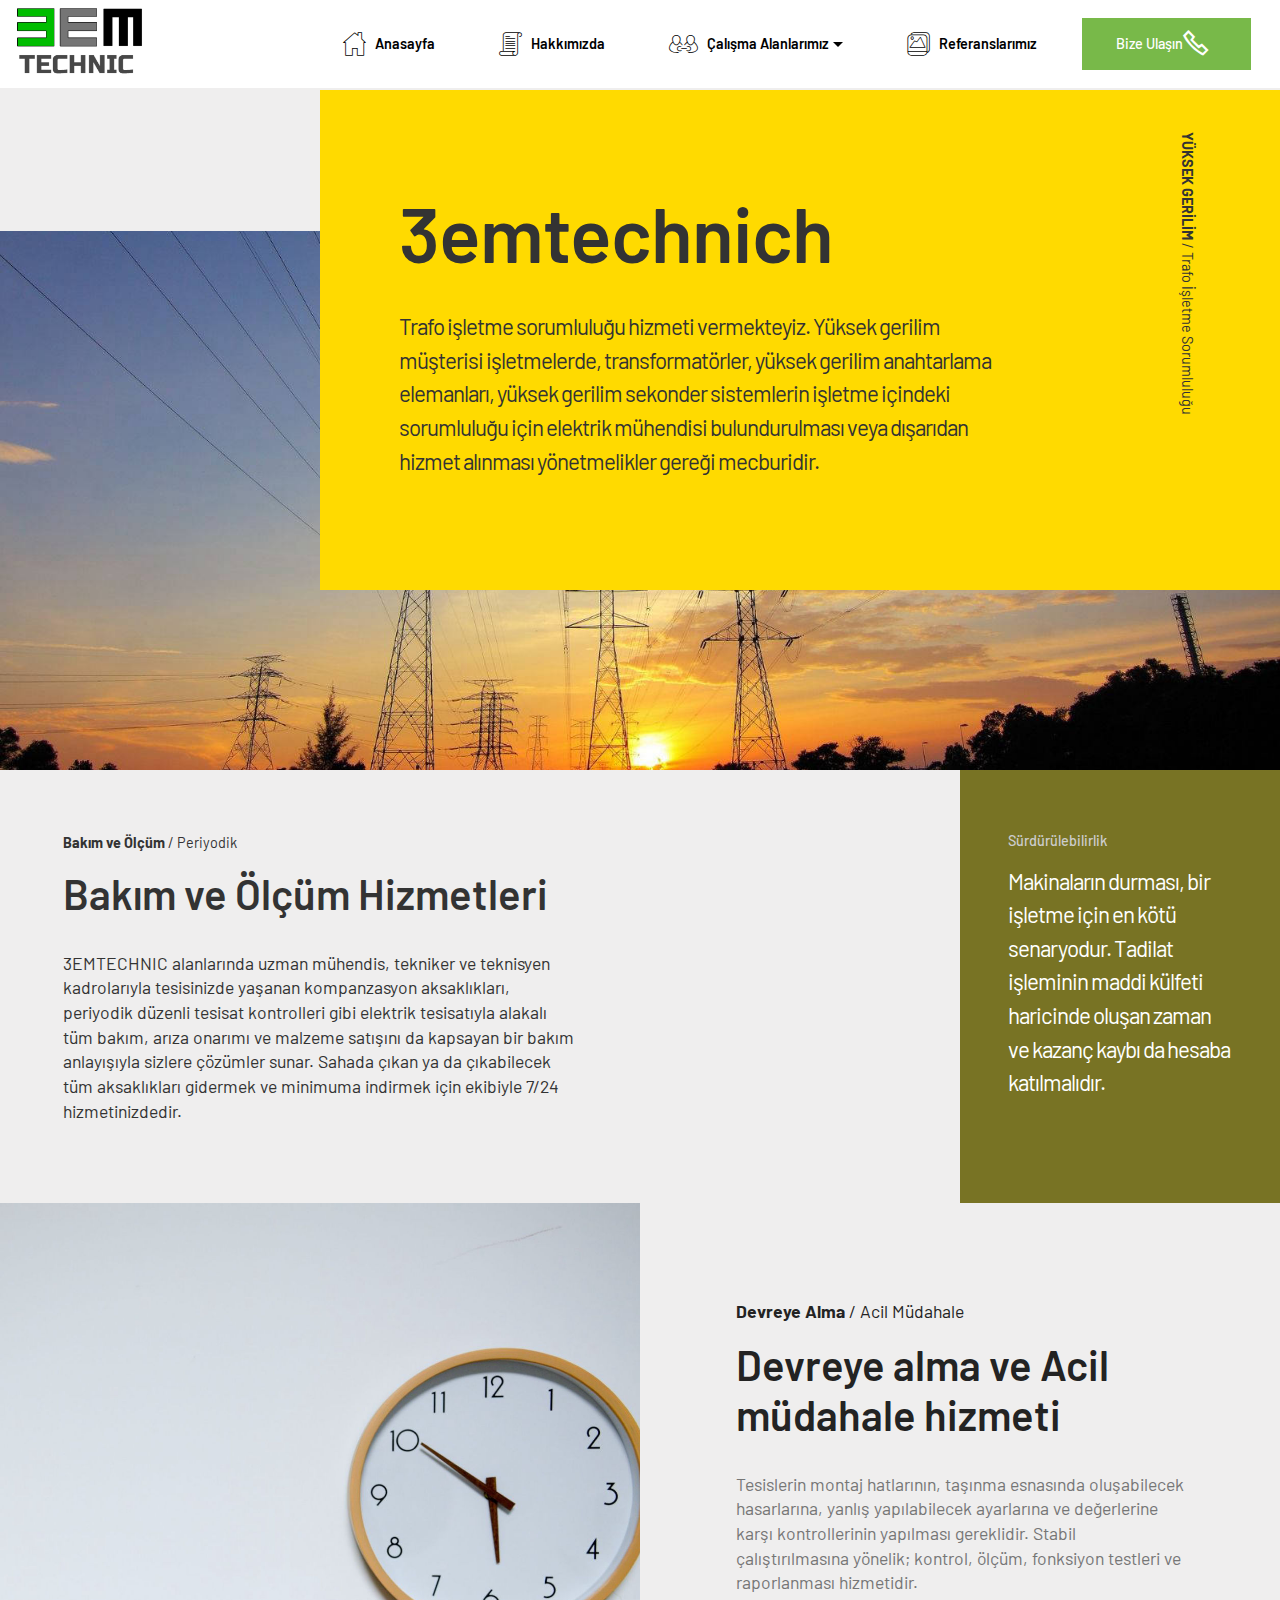
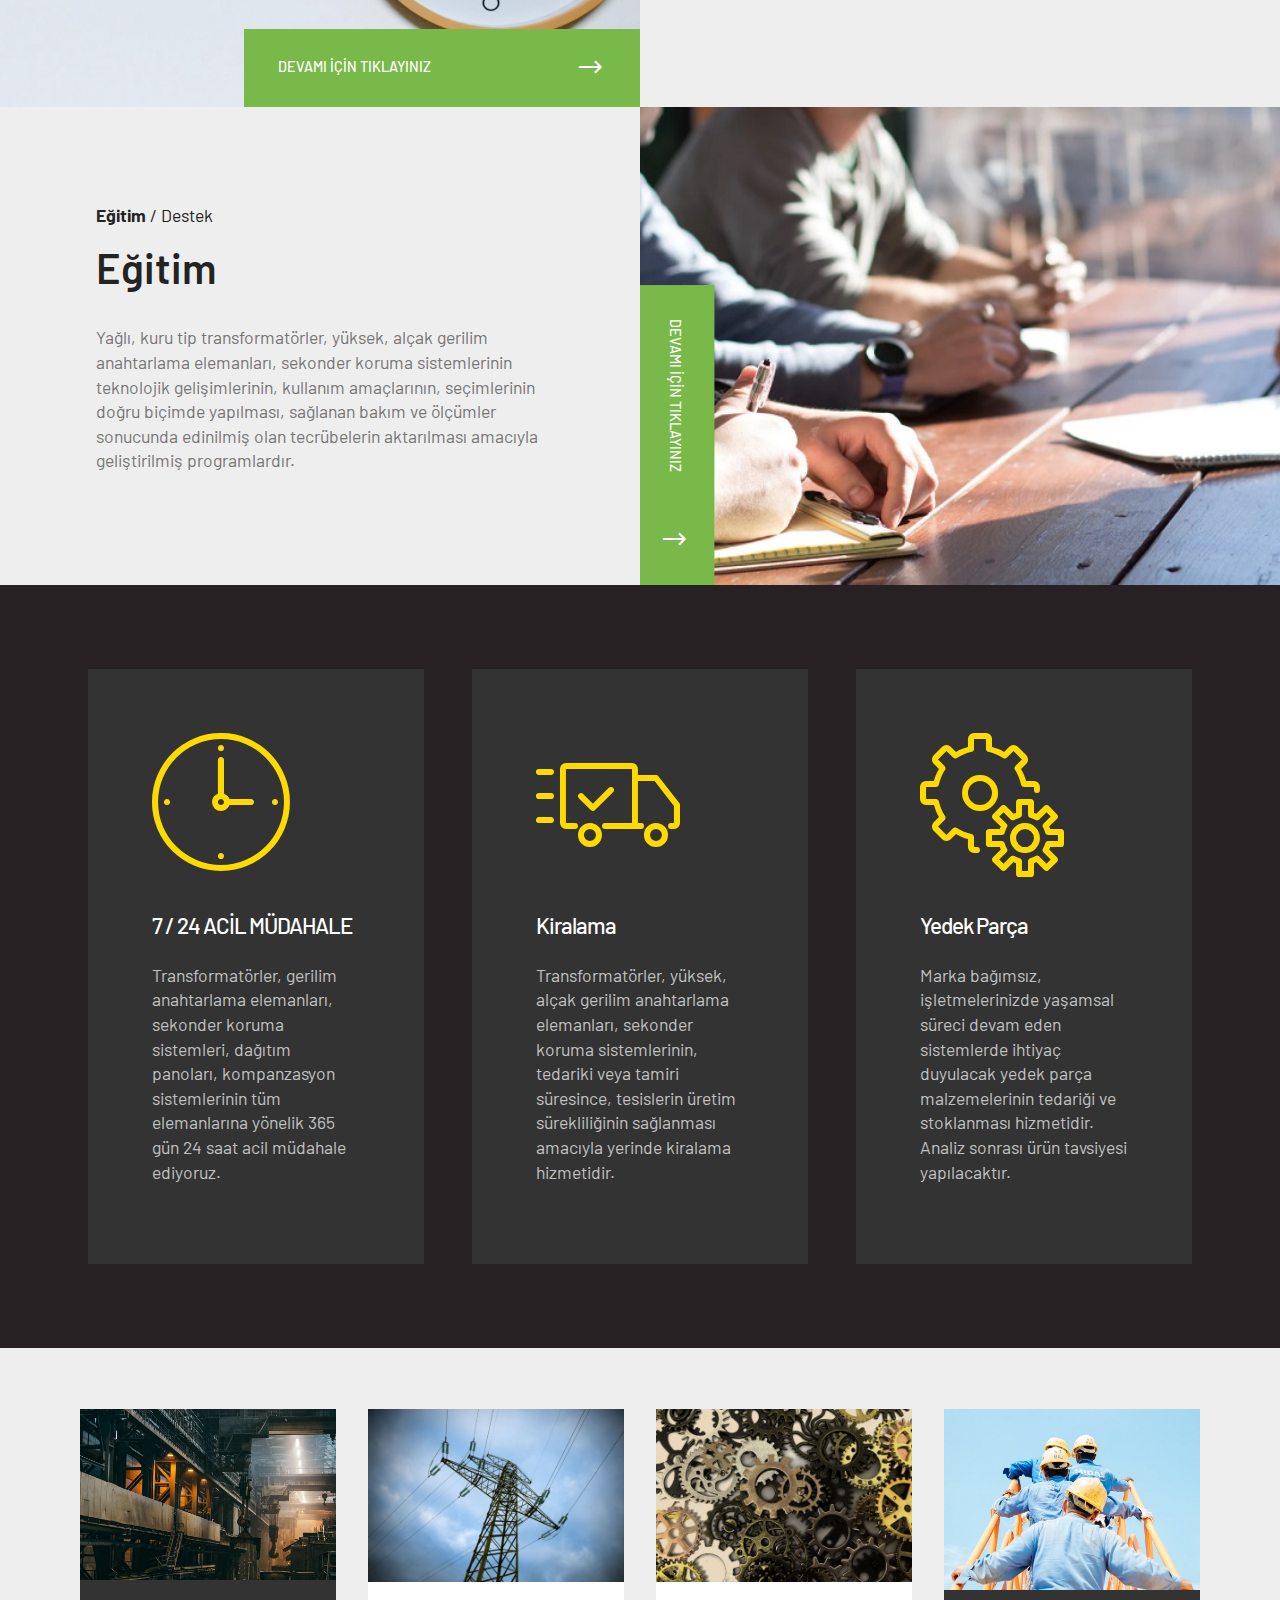
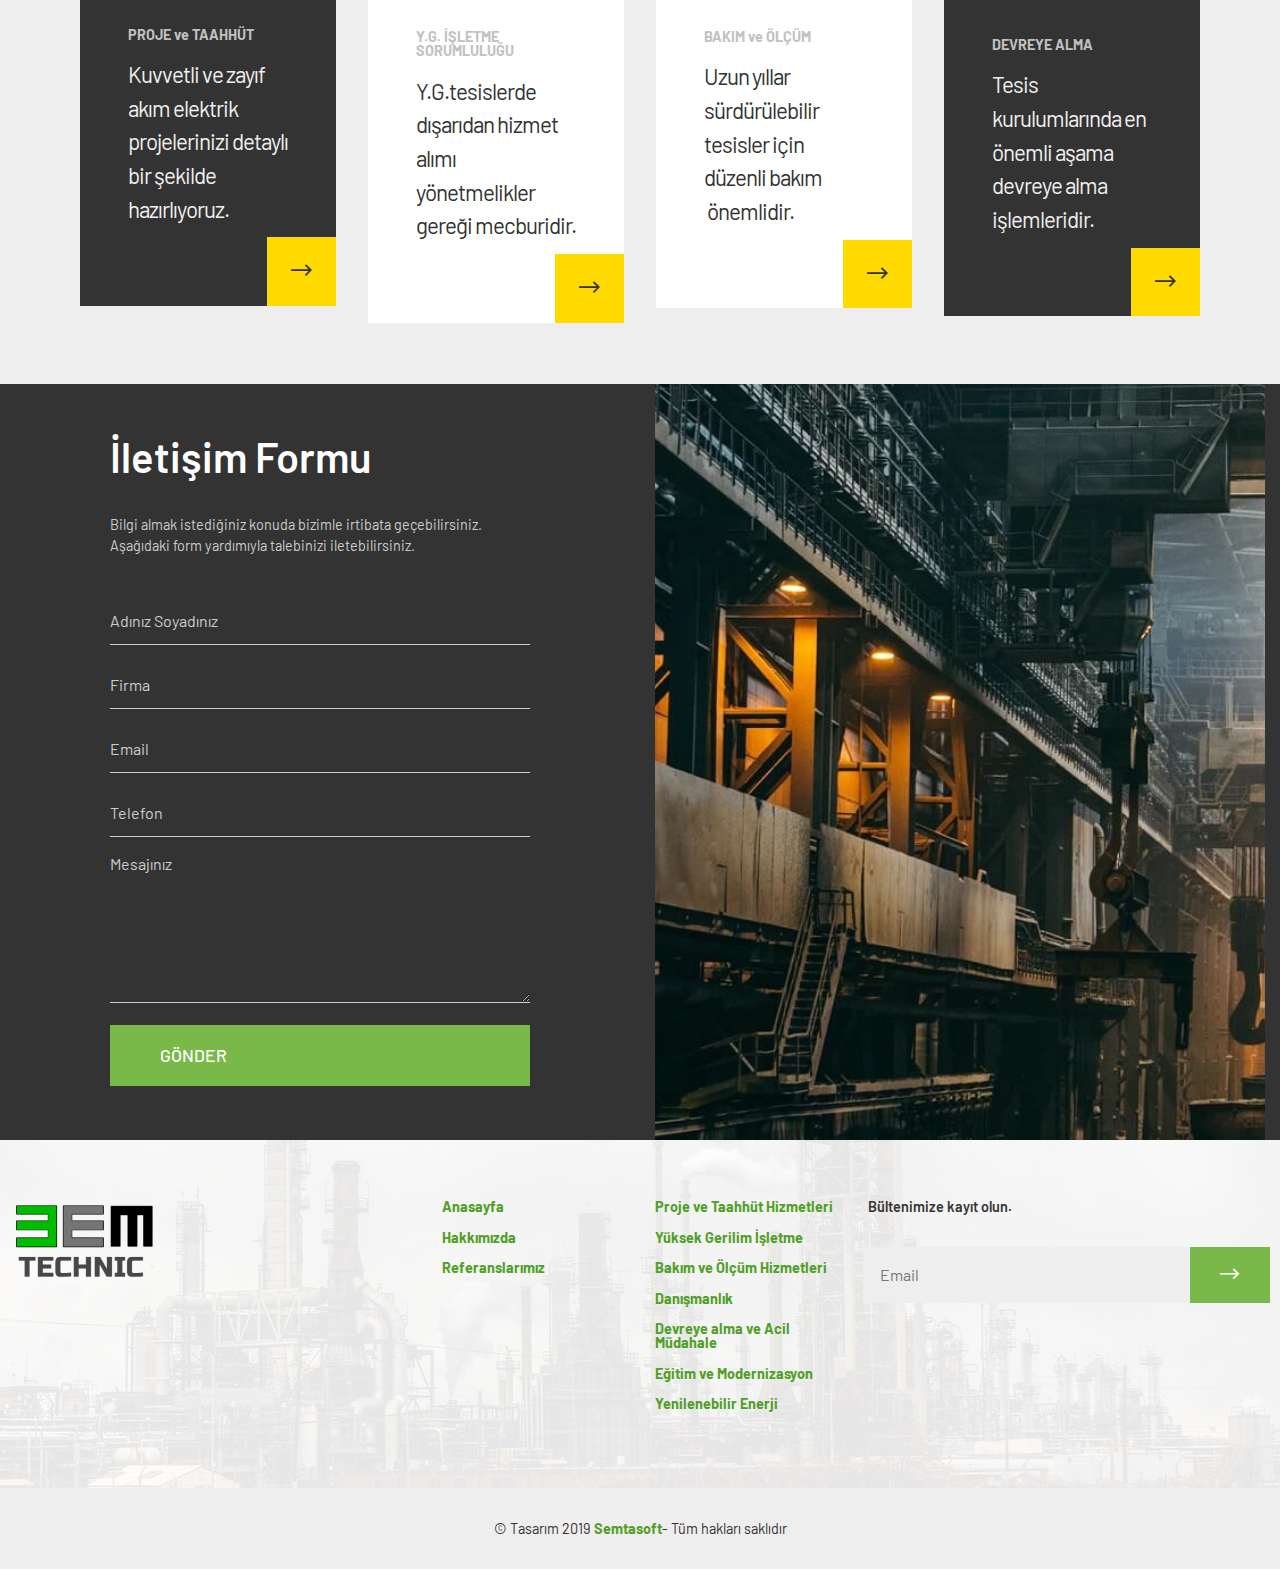
==== commit ba0f47d2: "create github pages" ====
--- a/index.html
+++ b/index.html
@@ -293,7 +293,7 @@
         <div class="row">
             <div class="col-lg-6 mx-auto py-5 mbr-form" data-form-type="formoid">
 <!--Formbuilder Form-->
-<form action="https://mobirise.com/" method="POST" class="mbr-form form-with-styler" data-form-title="Form Name"><input type="hidden" name="email" data-form-email="true" value="RC2WIM4JzDeEfsP1qyUMjArR7ba6wvDRX4XsYLDTPPof92xjcc1w1TDmDfgAifU271bfkdcHWspYTEDlUiYOOMX/DkAvKjAeEs26GADtIeHORKEtd/QVIWOtaXVSM8Uk">
+<form action="https://mobirise.com/" method="POST" class="mbr-form form-with-styler" data-form-title="Form Name"><input type="hidden" name="email" data-form-email="true" value="ZLaRtcwRJ6Fd7rMaOH40CrK8dg8NzVHF+LnLQcLoK5hdd5CoEqhNymyJ7/HP4qSJaBzMD2RkQsiNNKDQpCKkPEUZXxNZStAVvzo28FBcHjsrne4nO98wxZLrrYmmVbv1">
 <div class="form-row">
 <div hidden="hidden" data-form-alert="" class="alert alert-success col-12">Teşekkür ederiz. En kısa zamanda dönüş sağlayacağız.</div>
 <div hidden="hidden" data-form-alert-danger="" class="alert alert-danger col-12">Oops...! some problem!</div>
@@ -335,7 +335,7 @@
     </div>
 </section>
 
-<section class="footer2 cid-rsQEsC4lrw" id="footer003-5" data-rv-view="2005">
+<section class="footer2 cid-rsTjCbvETd" id="footer003-2e" data-rv-view="4592">
 
     
 
@@ -352,20 +352,21 @@
                 </div>
             </div>
             <div class="col-12 col-lg-2 col-md-6 align-left">
-                <h5 class="mbr-fonts-style items mbr-semibold pb-2 display-4">Anasayfa</h5>
-                <h5 class="mbr-fonts-style items mbr-semibold pb-2 display-4">Hakkımızda</h5>
-                <h5 class="mbr-fonts-style items mbr-semibold pb-2 display-4">Referanslarımız</h5>
+                <h5 class="mbr-fonts-style items mbr-semibold pb-2 display-4"><a href="index.html"><strong>Anasayfa</strong></a></h5>
+                <h5 class="mbr-fonts-style items mbr-semibold pb-2 display-4"><a href="hakkimizda.html"><strong>Hakkımızda</strong></a></h5>
+                <h5 class="mbr-fonts-style items mbr-semibold pb-2 display-4"><a href="referanslarimiz.html"><strong>Referanslarımız</strong></a></h5>
                 
                 
             </div>
 
             <div class="col-12 col-lg-2 col-md-6 align-left">
-                <h5 class="mbr-fonts-style items mbr-semibold pb-2 display-4">Proje ve Taahhüt Hizmetleri</h5>
-                <h5 class="mbr-fonts-style items mbr-semibold pb-2 display-4">Yüksek Gerilim İşletme</h5>
-                <h5 class="mbr-fonts-style items mbr-semibold pb-2 display-4">Bakım ve Ölçüm Hizmetleri</h5>
-                <h5 class="mbr-fonts-style items mbr-semibold pb-2 display-4">Danışmanlık<br></h5>
-                <h5 class="mbr-fonts-style items mbr-semibold pb-2 display-4">Devreye alma ve Acil Müdahale</h5>
-                <h5 class="mbr-fonts-style items mbr-semibold pb-2 display-4">Eğitim ve Modernizasyon</h5>
+                <h5 class="mbr-fonts-style items mbr-semibold pb-2 display-4"><a href="elektrikProje.html"><strong>Proje ve Taahhüt Hizmetleri</strong></a></h5>
+                <h5 class="mbr-fonts-style items mbr-semibold pb-2 display-4"><a href="yuksekGerilim.html"><strong>Yüksek Gerilim İşletme</strong></a></h5>
+                <h5 class="mbr-fonts-style items mbr-semibold pb-2 display-4"><a href="bakimOlcum.html"><strong>Bakım ve Ölçüm Hizmetleri</strong></a></h5>
+                <h5 class="mbr-fonts-style items mbr-semibold pb-2 display-4"><a href="danismanlikFizibilite.html"><strong>Danışmanlık</strong></a><br></h5>
+                <h5 class="mbr-fonts-style items mbr-semibold pb-2 display-4"><a href="devreyeAlma.html"><strong>Devreye alma ve Acil Müdahale</strong></a></h5>
+                <h5 class="mbr-fonts-style items mbr-semibold pb-2 display-4"><a href="egitimKiralama.html"><strong>Eğitim ve Modernizasyon</strong></a></h5>
+                <h5 class="mbr-fonts-style items mbr-semibold pb-2 display-4"><a href="yenilenebilir.html"><strong>Yenilenebilir Enerji</strong></a></h5>
             </div>
             <div class="col-12 col-lg-4 col-md-12">
                 <h5 class="mbr-fonts-style align-left form-title mbr-semibold pb-4 display-4">Bültenimize kayıt olun.</h5>
--- a/assets/mobirise/css/mbr-additional.css
+++ b/assets/mobirise/css/mbr-additional.css
@@ -143,7 +143,7 @@
   border-radius: 3px;
 }
 .bg-primary {
-  background-color: #cc2952 !important;
+  background-color: #509f26 !important;
 }
 .bg-success {
   background-color: #78b949 !important;
@@ -159,8 +159,8 @@
 }
 .btn-primary,
 .btn-primary:active {
-  background-color: #cc2952 !important;
-  border-color: #cc2952 !important;
+  background-color: #509f26 !important;
+  border-color: #509f26 !important;
   color: #ffffff !important;
 }
 .btn-primary:hover,
@@ -168,14 +168,14 @@
 .btn-primary.focus,
 .btn-primary.active {
   color: #ffffff !important;
-  background-color: #df6282 !important;
-  border-color: #df6282 !important;
+  background-color: #73d140 !important;
+  border-color: #73d140 !important;
 }
 .btn-primary.disabled,
 .btn-primary:disabled {
   color: #ffffff !important;
-  background-color: #df6282 !important;
-  border-color: #df6282 !important;
+  background-color: #73d140 !important;
+  border-color: #73d140 !important;
 }
 .btn-secondary,
 .btn-secondary:active {
@@ -323,22 +323,22 @@
 .btn-primary-outline,
 .btn-primary-outline:active {
   background: none;
-  border-color: #771830;
-  color: #771830;
+  border-color: #274d12;
+  color: #274d12;
 }
 .btn-primary-outline:hover,
 .btn-primary-outline:focus,
 .btn-primary-outline.focus,
 .btn-primary-outline.active {
   color: #ffffff;
-  background-color: #cc2952;
-  border-color: #cc2952;
+  background-color: #509f26;
+  border-color: #509f26;
 }
 .btn-primary-outline.disabled,
 .btn-primary-outline:disabled {
   color: #ffffff !important;
-  background-color: #cc2952 !important;
-  border-color: #cc2952 !important;
+  background-color: #509f26 !important;
+  border-color: #509f26 !important;
 }
 .btn-secondary-outline,
 .btn-secondary-outline:active {
@@ -475,7 +475,7 @@
   border-color: #ffffff;
 }
 .text-primary {
-  color: #cc2952 !important;
+  color: #509f26 !important;
 }
 .text-secondary {
   color: #ff3366 !important;
@@ -500,7 +500,7 @@
 }
 a.text-primary:hover,
 a.text-primary:focus {
-  color: #e47793 !important;
+  color: #82d655 !important;
 }
 a.text-secondary:hover,
 a.text-secondary:focus {
@@ -547,8 +547,8 @@
   box-shadow: none !important;
 }
 .mbr-gallery-filter li.active .btn {
-  background-color: #cc2952;
-  border-color: #cc2952;
+  background-color: #509f26;
+  border-color: #509f26;
   color: #ffffff;
 }
 .mbr-gallery-filter li.active .btn:focus {
@@ -562,11 +562,11 @@
 }
 a,
 a:hover {
-  color: #cc2952;
+  color: #509f26;
 }
 .mbr-plan-header.bg-primary .mbr-plan-subtitle,
 .mbr-plan-header.bg-primary .mbr-plan-price-desc {
-  color: #f5ccd6;
+  color: #91db69;
 }
 .mbr-plan-header.bg-success .mbr-plan-subtitle,
 .mbr-plan-header.bg-success .mbr-plan-price-desc {
@@ -688,7 +688,7 @@
   padding: 10px 0 10px 20px;
   font-size: 1.09rem;
   position: relative;
-  border-color: #cc2952;
+  border-color: #509f26;
   border-width: 3px;
 }
 ul,
@@ -738,7 +738,7 @@
   text-align: center;
   position: relative;
   border: 2px solid #c0a375;
-  border-color: #cc2952;
+  border-color: #509f26;
   color: #232323;
   cursor: pointer;
 }
@@ -749,7 +749,7 @@
 }
 .btn-social:hover {
   color: #fff;
-  background: #cc2952;
+  background: #509f26;
 }
 .btn-social + .btn {
   margin-left: .1rem;
@@ -757,11 +757,11 @@
 /* Footer */
 .mbr-footer-content li::before,
 .mbr-footer .mbr-contacts li::before {
-  background: #cc2952;
+  background: #509f26;
 }
 .mbr-footer-content li a:hover,
 .mbr-footer .mbr-contacts li a:hover {
-  color: #cc2952;
+  color: #509f26;
 }
 /* Headers*/
 .offset-1 {
@@ -1311,14 +1311,14 @@
 }
 .jq-selectbox li:hover,
 .jq-selectbox li.selected {
-  background-color: #cc2952;
+  background-color: #509f26;
   color: #ffffff;
 }
 .jq-selectbox .jq-selectbox__trigger-arrow {
   border-top-color: contrast(currentColor, #000000, #ffffff, 30%);
 }
 .jq-selectbox:hover .jq-selectbox__trigger-arrow {
-  border-top-color: #cc2952;
+  border-top-color: #509f26;
 }
 .cid-rsQCbju6NC .navbar {
   background: #ffffff;
@@ -1734,29 +1734,6 @@
   .cid-rsQCbju6NC .dropdown-menu {
     box-shadow: inset 0 0 15px 0 rgba(0, 0, 0, 0.1) !important;
     background: #efefef !important;
-  }
-}
-@media (min-width: 767px) {
-  .cid-rsQCbju6NC .menu-logo {
-    flex-shrink: 0;
-    -webkit-flex-shrink: 0;
-  }
-}
-.cid-rsQCbju6NC .navbar-collapse {
-  flex-basis: auto;
-  -webkit-flex-basis: auto;
-}
-.cid-rsQCbju6NC .nav-link:hover,
-.cid-rsQCbju6NC .dropdown-item:hover {
-  color: #333333 !important;
-}
-@media (min-width: 1500px) {
-  .cid-rsQCbju6NC .navbar-toggleable-sm .navbar-collapse {
-    max-width: 60%!important;
-    padding-right: 5rem;
-  }
-  .cid-rsQCbju6NC .menu-logo .navbar-brand {
-    margin-left: 5rem;
   }
 }
 .cid-rsQC083nSX {
@@ -2380,29 +2357,29 @@
 .cid-rsQF36KpCh .mbr-form .btn .mbr-iconfont {
   font-size: 1.5rem;
 }
-.cid-rsQEsC4lrw {
+.cid-rsTjCbvETd {
   padding-top: 60px;
   padding-bottom: 60px;
   background-image: url("../../../assets/images/background1.jpg");
 }
-.cid-rsQEsC4lrw img {
+.cid-rsTjCbvETd img {
   width: 140px;
   margin-right: 1rem;
 }
-.cid-rsQEsC4lrw .navbar-brand {
+.cid-rsTjCbvETd .navbar-brand {
   display: flex;
   align-items: center;
 }
 @media (max-width: 1200px) {
-  .cid-rsQEsC4lrw .row {
+  .cid-rsTjCbvETd .row {
     margin: 0 2rem;
   }
 }
-.cid-rsQEsC4lrw .container {
+.cid-rsTjCbvETd .container {
   max-width: 1500px;
 }
-.cid-rsQEsC4lrw .form-control,
-.cid-rsQEsC4lrw .field-input {
+.cid-rsTjCbvETd .form-control,
+.cid-rsTjCbvETd .field-input {
   padding: 0.5rem;
   background-color: #efeeee;
   border-color: #efeeee;
@@ -2411,80 +2388,80 @@
   box-shadow: none;
   outline: none;
 }
-.cid-rsQEsC4lrw .form-control:hover,
-.cid-rsQEsC4lrw .field-input:hover,
-.cid-rsQEsC4lrw .form-control:focus,
-.cid-rsQEsC4lrw .field-input:focus {
+.cid-rsTjCbvETd .form-control:hover,
+.cid-rsTjCbvETd .field-input:hover,
+.cid-rsTjCbvETd .form-control:focus,
+.cid-rsTjCbvETd .field-input:focus {
   background-color: #efeeee;
   border-color: #efeeee;
   color: #ffffff;
   box-shadow: none;
   outline: none;
 }
-.cid-rsQEsC4lrw input::-webkit-input-placeholder,
-.cid-rsQEsC4lrw textarea::-webkit-input-placeholder {
+.cid-rsTjCbvETd input::-webkit-input-placeholder,
+.cid-rsTjCbvETd textarea::-webkit-input-placeholder {
   color: #767676;
 }
-.cid-rsQEsC4lrw input:-moz-placeholder,
-.cid-rsQEsC4lrw textarea:-moz-placeholder {
+.cid-rsTjCbvETd input:-moz-placeholder,
+.cid-rsTjCbvETd textarea:-moz-placeholder {
   color: #767676;
 }
-.cid-rsQEsC4lrw .jq-selectbox li,
-.cid-rsQEsC4lrw .jq-selectbox li {
+.cid-rsTjCbvETd .jq-selectbox li,
+.cid-rsTjCbvETd .jq-selectbox li {
   background-color: #efeeee;
   color: #000000;
 }
-.cid-rsQEsC4lrw .jq-selectbox li:hover,
-.cid-rsQEsC4lrw .jq-selectbox li.selected {
+.cid-rsTjCbvETd .jq-selectbox li:hover,
+.cid-rsTjCbvETd .jq-selectbox li.selected {
   background-color: #efeeee;
   color: #000000;
 }
-.cid-rsQEsC4lrw .jq-selectbox:hover .jq-selectbox__trigger-arrow {
+.cid-rsTjCbvETd .jq-selectbox:hover .jq-selectbox__trigger-arrow {
   border-top-color: #efeeee;
 }
-.cid-rsQEsC4lrw .jq-selectbox .jq-selectbox__trigger-arrow {
+.cid-rsTjCbvETd .jq-selectbox .jq-selectbox__trigger-arrow {
   border-top-color: #efeeee;
 }
-.cid-rsQEsC4lrw .btn {
+.cid-rsTjCbvETd .btn {
   width: 80px!important;
   justify-content: center;
   padding: 1rem 1rem!important;
   margin: 0!important;
   height: 100%;
 }
-.cid-rsQEsC4lrw .btn .mbr-iconfont {
+.cid-rsTjCbvETd .btn .mbr-iconfont {
   font-size: 1.2rem;
 }
-.cid-rsQEsC4lrw input {
+.cid-rsTjCbvETd input {
   border-radius: 0;
   padding: 1rem!important;
   font-size: 1rem;
   height: 100%;
 }
-.cid-rsQEsC4lrw .col,
-.cid-rsQEsC4lrw .col-auto {
+.cid-rsTjCbvETd .col,
+.cid-rsTjCbvETd .col-auto {
   padding: 0;
 }
-.cid-rsQEsC4lrw .form-group {
+.cid-rsTjCbvETd .form-group {
   margin-bottom: 0rem;
 }
-.cid-rsQEsC4lrw .items {
-  color: #333333;
-}
-.cid-rsQEsC4lrw .form-title {
+.cid-rsTjCbvETd .items {
+  color: #333333;
+}
+.cid-rsTjCbvETd .form-title {
   color: #333333;
 }
 @media (max-width: 992px) {
-  .cid-rsQEsC4lrw .col-md-6,
-  .cid-rsQEsC4lrw .navbar-brand {
+  .cid-rsTjCbvETd .col-md-6,
+  .cid-rsTjCbvETd .navbar-brand {
     margin-bottom: 2rem;
   }
 }
 @media (max-width: 767px) {
-  .cid-rsQEsC4lrw .navbar-brand {
+  .cid-rsTjCbvETd .navbar-brand {
     justify-content: center;
   }
-  .cid-rsQEsC4lrw .row {
+  .cid-rsTjCbvETd .row {
     margin: 0;
   }
 }
@@ -2496,62 +2473,62 @@
 .cid-rsQBTFJShm .media-container-row .mbr-text {
   color: #333333;
 }
-.cid-rsRiIknj8g .navbar {
+.cid-rsT7S7FuXA .navbar {
   background: #ffffff;
   transition: none;
   min-height: 77px;
   padding: .5rem 0;
 }
-.cid-rsRiIknj8g .navbar-dropdown.bg-color.transparent.opened {
+.cid-rsT7S7FuXA .navbar-dropdown.bg-color.transparent.opened {
   background: #ffffff;
 }
-.cid-rsRiIknj8g a {
+.cid-rsT7S7FuXA a {
   font-style: normal;
 }
-.cid-rsRiIknj8g .show {
+.cid-rsT7S7FuXA .show {
   overflow: visible;
 }
-.cid-rsRiIknj8g .dropdown-menu {
+.cid-rsT7S7FuXA .dropdown-menu {
   max-height: 400px;
   overflow: auto;
 }
-.cid-rsRiIknj8g .dropdown-item:active {
+.cid-rsT7S7FuXA .dropdown-item:active {
   background-color: transparent;
 }
-.cid-rsRiIknj8g .nav-link {
+.cid-rsT7S7FuXA .nav-link {
   font-weight: 600!important;
 }
-.cid-rsRiIknj8g .nav-item span {
+.cid-rsT7S7FuXA .nav-item span {
   padding-right: 0.4em;
   line-height: 0.5em;
   vertical-align: text-bottom;
   position: relative;
   text-decoration: none;
 }
-.cid-rsRiIknj8g .nav-item a {
+.cid-rsT7S7FuXA .nav-item a {
   display: -webkit-flex;
   align-items: center;
   padding: 0.7rem 0 !important;
   margin: 0rem 2rem !important;
   -webkit-align-items: center;
 }
-.cid-rsRiIknj8g .nav-item:focus,
-.cid-rsRiIknj8g .nav-link:focus {
+.cid-rsT7S7FuXA .nav-item:focus,
+.cid-rsT7S7FuXA .nav-link:focus {
   outline: none;
 }
-.cid-rsRiIknj8g .btn {
+.cid-rsT7S7FuXA .btn {
   padding: 0.7rem 2rem;
   display: -webkit-inline-flex;
   align-items: center;
   -webkit-align-items: center;
 }
-.cid-rsRiIknj8g .btn .mbr-iconfont {
+.cid-rsT7S7FuXA .btn .mbr-iconfont {
   font-size: 1.6rem;
 }
-.cid-rsRiIknj8g .menu-logo {
+.cid-rsT7S7FuXA .menu-logo {
   margin-right: auto;
 }
-.cid-rsRiIknj8g .menu-logo .navbar-brand {
+.cid-rsT7S7FuXA .menu-logo .navbar-brand {
   display: flex;
   margin-left: 1rem;
   padding: 0;
@@ -2560,7 +2537,7 @@
   -webkit-align-items: center;
   align-items: center;
 }
-.cid-rsRiIknj8g .menu-logo .navbar-brand .navbar-caption-wrap {
+.cid-rsT7S7FuXA .menu-logo .navbar-brand .navbar-caption-wrap {
   display: flex;
   -webkit-align-items: center;
   align-items: center;
@@ -2568,44 +2545,44 @@
   min-width: 7rem;
   margin: .3rem 0;
 }
-.cid-rsRiIknj8g .menu-logo .navbar-brand .navbar-caption-wrap .navbar-caption {
+.cid-rsT7S7FuXA .menu-logo .navbar-brand .navbar-caption-wrap .navbar-caption {
   line-height: 1.2rem !important;
   font-weight: 600!important;
   padding-right: 2rem;
 }
-.cid-rsRiIknj8g .menu-logo .navbar-brand .navbar-logo {
+.cid-rsT7S7FuXA .menu-logo .navbar-brand .navbar-logo {
   font-size: 4rem;
   transition: font-size 0.25s;
 }
-.cid-rsRiIknj8g .menu-logo .navbar-brand .navbar-logo img {
+.cid-rsT7S7FuXA .menu-logo .navbar-brand .navbar-logo img {
   display: flex;
 }
-.cid-rsRiIknj8g .menu-logo .navbar-brand .navbar-logo .mbr-iconfont {
+.cid-rsT7S7FuXA .menu-logo .navbar-brand .navbar-logo .mbr-iconfont {
   transition: font-size 0.25s;
 }
-.cid-rsRiIknj8g .menu-logo .navbar-brand .navbar-logo a {
+.cid-rsT7S7FuXA .menu-logo .navbar-brand .navbar-logo a {
   display: inline-flex;
 }
-.cid-rsRiIknj8g .navbar-toggleable-sm .navbar-collapse {
+.cid-rsT7S7FuXA .navbar-toggleable-sm .navbar-collapse {
   justify-content: flex-end;
   padding-right: 1rem;
   max-width: 100%;
   width: 100%;
 }
-.cid-rsRiIknj8g .navbar-toggleable-sm .navbar-collapse .navbar-nav {
+.cid-rsT7S7FuXA .navbar-toggleable-sm .navbar-collapse .navbar-nav {
   flex-wrap: wrap;
   -webkit-flex-wrap: wrap;
   padding-left: 0;
 }
-.cid-rsRiIknj8g .navbar-toggleable-sm .navbar-collapse .navbar-nav .nav-item {
+.cid-rsT7S7FuXA .navbar-toggleable-sm .navbar-collapse .navbar-nav .nav-item {
   -webkit-align-self: center;
   align-self: center;
 }
-.cid-rsRiIknj8g .navbar-toggleable-sm .navbar-collapse .navbar-buttons {
+.cid-rsT7S7FuXA .navbar-toggleable-sm .navbar-collapse .navbar-buttons {
   padding-left: 0;
   padding-bottom: 0;
 }
-.cid-rsRiIknj8g .dropdown .dropdown-menu {
+.cid-rsT7S7FuXA .dropdown .dropdown-menu {
   background: #efeeee;
   display: none;
   position: absolute;
@@ -2615,21 +2592,21 @@
   padding-bottom: 1.4rem;
   text-align: left;
 }
-.cid-rsRiIknj8g .dropdown .dropdown-menu .dropdown-item {
+.cid-rsT7S7FuXA .dropdown .dropdown-menu .dropdown-item {
   width: auto;
   color: #333333 !important;
   padding: 0.2em 1em 0.2em 1em !important;
 }
-.cid-rsRiIknj8g .dropdown .dropdown-menu .dropdown-item::after {
+.cid-rsT7S7FuXA .dropdown .dropdown-menu .dropdown-item::after {
   right: 0.5rem;
 }
-.cid-rsRiIknj8g .dropdown .dropdown-menu .dropdown-submenu {
+.cid-rsT7S7FuXA .dropdown .dropdown-menu .dropdown-submenu {
   margin: 0;
 }
-.cid-rsRiIknj8g .dropdown.open > .dropdown-menu {
+.cid-rsT7S7FuXA .dropdown.open > .dropdown-menu {
   display: block;
 }
-.cid-rsRiIknj8g .navbar-toggleable-sm.opened:after {
+.cid-rsT7S7FuXA .navbar-toggleable-sm.opened:after {
   position: absolute;
   width: 100vw;
   height: 100vh;
@@ -2641,28 +2618,28 @@
   -webkit-transform: translateY(100%);
   z-index: 1000;
 }
-.cid-rsRiIknj8g .navbar.navbar-short {
+.cid-rsT7S7FuXA .navbar.navbar-short {
   min-height: 60px;
   transition: all .2s;
 }
-.cid-rsRiIknj8g .navbar.navbar-short .navbar-toggler-right {
+.cid-rsT7S7FuXA .navbar.navbar-short .navbar-toggler-right {
   top: 20px;
 }
-.cid-rsRiIknj8g .navbar.navbar-short .navbar-logo a {
+.cid-rsT7S7FuXA .navbar.navbar-short .navbar-logo a {
   font-size: 2.5rem !important;
   line-height: 2.5rem;
   transition: font-size 0.25s;
 }
-.cid-rsRiIknj8g .navbar.navbar-short .navbar-logo a .mbr-iconfont {
+.cid-rsT7S7FuXA .navbar.navbar-short .navbar-logo a .mbr-iconfont {
   font-size: 2.5rem !important;
 }
-.cid-rsRiIknj8g .navbar.navbar-short .navbar-logo a img {
+.cid-rsT7S7FuXA .navbar.navbar-short .navbar-logo a img {
   height: 3rem !important;
 }
-.cid-rsRiIknj8g .navbar.navbar-short .navbar-brand {
+.cid-rsT7S7FuXA .navbar.navbar-short .navbar-brand {
   min-height: 3rem;
 }
-.cid-rsRiIknj8g button.navbar-toggler {
+.cid-rsT7S7FuXA button.navbar-toggler {
   width: 31px;
   height: 18px;
   cursor: pointer;
@@ -2670,10 +2647,10 @@
   top: 1.5rem;
   right: 1rem;
 }
-.cid-rsRiIknj8g button.navbar-toggler:focus {
+.cid-rsT7S7FuXA button.navbar-toggler:focus {
   outline: none;
 }
-.cid-rsRiIknj8g button.navbar-toggler .hamburger span {
+.cid-rsT7S7FuXA button.navbar-toggler .hamburger span {
   position: absolute;
   right: 0;
   width: 30px;
@@ -2681,95 +2658,95 @@
   border-right: 5px;
   background-color: #333333;
 }
-.cid-rsRiIknj8g button.navbar-toggler .hamburger span:nth-child(1) {
+.cid-rsT7S7FuXA button.navbar-toggler .hamburger span:nth-child(1) {
   top: 0;
   transition: all .2s;
 }
-.cid-rsRiIknj8g button.navbar-toggler .hamburger span:nth-child(2) {
+.cid-rsT7S7FuXA button.navbar-toggler .hamburger span:nth-child(2) {
   top: 8px;
   transition: all .15s;
 }
-.cid-rsRiIknj8g button.navbar-toggler .hamburger span:nth-child(3) {
+.cid-rsT7S7FuXA button.navbar-toggler .hamburger span:nth-child(3) {
   top: 8px;
   transition: all .15s;
 }
-.cid-rsRiIknj8g button.navbar-toggler .hamburger span:nth-child(4) {
+.cid-rsT7S7FuXA button.navbar-toggler .hamburger span:nth-child(4) {
   top: 16px;
   transition: all .2s;
 }
-.cid-rsRiIknj8g nav.opened .hamburger span:nth-child(1) {
+.cid-rsT7S7FuXA nav.opened .hamburger span:nth-child(1) {
   top: 8px;
   width: 0;
   opacity: 0;
   right: 50%;
   transition: all .2s;
 }
-.cid-rsRiIknj8g nav.opened .hamburger span:nth-child(2) {
+.cid-rsT7S7FuXA nav.opened .hamburger span:nth-child(2) {
   -webkit-transform: rotate(45deg);
   transform: rotate(45deg);
   transition: all .25s;
 }
-.cid-rsRiIknj8g nav.opened .hamburger span:nth-child(3) {
+.cid-rsT7S7FuXA nav.opened .hamburger span:nth-child(3) {
   -webkit-transform: rotate(-45deg);
   transform: rotate(-45deg);
   transition: all .25s;
 }
-.cid-rsRiIknj8g nav.opened .hamburger span:nth-child(4) {
+.cid-rsT7S7FuXA nav.opened .hamburger span:nth-child(4) {
   top: 8px;
   width: 0;
   opacity: 0;
   right: 50%;
   transition: all .2s;
 }
-.cid-rsRiIknj8g .collapsed.navbar-expand {
+.cid-rsT7S7FuXA .collapsed.navbar-expand {
   flex-direction: column;
   -webkit-flex-direction: column;
 }
-.cid-rsRiIknj8g .collapsed .btn {
+.cid-rsT7S7FuXA .collapsed .btn {
   display: -webkit-flex;
 }
-.cid-rsRiIknj8g .collapsed .navbar-collapse {
+.cid-rsT7S7FuXA .collapsed .navbar-collapse {
   display: none !important;
   padding-right: 0 !important;
 }
-.cid-rsRiIknj8g .collapsed .navbar-collapse.collapsing,
-.cid-rsRiIknj8g .collapsed .navbar-collapse.show {
+.cid-rsT7S7FuXA .collapsed .navbar-collapse.collapsing,
+.cid-rsT7S7FuXA .collapsed .navbar-collapse.show {
   display: block !important;
   overflow: auto;
 }
-.cid-rsRiIknj8g .collapsed .navbar-collapse.collapsing .navbar-nav,
-.cid-rsRiIknj8g .collapsed .navbar-collapse.show .navbar-nav {
+.cid-rsT7S7FuXA .collapsed .navbar-collapse.collapsing .navbar-nav,
+.cid-rsT7S7FuXA .collapsed .navbar-collapse.show .navbar-nav {
   display: block;
   text-align: center;
 }
-.cid-rsRiIknj8g .collapsed .navbar-collapse.collapsing .navbar-nav .nav-item,
-.cid-rsRiIknj8g .collapsed .navbar-collapse.show .navbar-nav .nav-item {
+.cid-rsT7S7FuXA .collapsed .navbar-collapse.collapsing .navbar-nav .nav-item,
+.cid-rsT7S7FuXA .collapsed .navbar-collapse.show .navbar-nav .nav-item {
   clear: both;
 }
-.cid-rsRiIknj8g .collapsed .navbar-collapse.collapsing .navbar-buttons,
-.cid-rsRiIknj8g .collapsed .navbar-collapse.show .navbar-buttons {
+.cid-rsT7S7FuXA .collapsed .navbar-collapse.collapsing .navbar-buttons,
+.cid-rsT7S7FuXA .collapsed .navbar-collapse.show .navbar-buttons {
   text-align: center;
 }
-.cid-rsRiIknj8g .collapsed .navbar-collapse.collapsing .navbar-buttons:last-child,
-.cid-rsRiIknj8g .collapsed .navbar-collapse.show .navbar-buttons:last-child {
+.cid-rsT7S7FuXA .collapsed .navbar-collapse.collapsing .navbar-buttons:last-child,
+.cid-rsT7S7FuXA .collapsed .navbar-collapse.show .navbar-buttons:last-child {
   margin-bottom: 1rem;
 }
 @media (min-width: 992px) {
-  .cid-rsRiIknj8g .collapsed:not(.navbar-short) .navbar-collapse {
+  .cid-rsT7S7FuXA .collapsed:not(.navbar-short) .navbar-collapse {
     max-height: 91.5625vh;
   }
 }
-.cid-rsRiIknj8g .collapsed button.navbar-toggler {
+.cid-rsT7S7FuXA .collapsed button.navbar-toggler {
   display: block;
 }
-.cid-rsRiIknj8g .collapsed .navbar-brand {
+.cid-rsT7S7FuXA .collapsed .navbar-brand {
   margin-left: 1rem !important;
 }
-.cid-rsRiIknj8g .collapsed .navbar-toggleable-sm {
+.cid-rsT7S7FuXA .collapsed .navbar-toggleable-sm {
   flex-direction: column;
   -webkit-flex-direction: column;
 }
-.cid-rsRiIknj8g .collapsed .dropdown .dropdown-menu {
+.cid-rsT7S7FuXA .collapsed .dropdown .dropdown-menu {
   width: 100%;
   text-align: center;
   position: relative;
@@ -2781,19 +2758,19 @@
   transition-duration: .5s;
   transition-property: opacity,padding,height;
 }
-.cid-rsRiIknj8g .collapsed .dropdown.open > .dropdown-menu {
+.cid-rsT7S7FuXA .collapsed .dropdown.open > .dropdown-menu {
   position: relative;
   opacity: 1;
   height: auto;
   padding: 1.4rem 0;
   visibility: visible;
 }
-.cid-rsRiIknj8g .collapsed .dropdown .dropdown-submenu {
+.cid-rsT7S7FuXA .collapsed .dropdown .dropdown-submenu {
   left: 0;
   text-align: center;
   width: 100%;
 }
-.cid-rsRiIknj8g .collapsed .dropdown .dropdown-toggle[data-toggle="dropdown-submenu"]::after {
+.cid-rsT7S7FuXA .collapsed .dropdown .dropdown-toggle[data-toggle="dropdown-submenu"]::after {
   margin-top: 0;
   position: inherit;
   right: 0;
@@ -2809,53 +2786,53 @@
   border-left: .30em solid transparent;
 }
 @media (max-width: 991px) {
-  .cid-rsRiIknj8g.navbar-expand {
+  .cid-rsT7S7FuXA.navbar-expand {
     flex-direction: column;
     -webkit-flex-direction: column;
   }
-  .cid-rsRiIknj8g img {
+  .cid-rsT7S7FuXA img {
     height: 3.8rem !important;
   }
-  .cid-rsRiIknj8g .btn {
+  .cid-rsT7S7FuXA .btn {
     display: -webkit-flex;
   }
-  .cid-rsRiIknj8g button.navbar-toggler {
+  .cid-rsT7S7FuXA button.navbar-toggler {
     display: block;
   }
-  .cid-rsRiIknj8g .navbar-brand {
+  .cid-rsT7S7FuXA .navbar-brand {
     margin-left: 1rem !important;
   }
-  .cid-rsRiIknj8g .navbar-toggleable-sm {
+  .cid-rsT7S7FuXA .navbar-toggleable-sm {
     flex-direction: column;
     -webkit-flex-direction: column;
   }
-  .cid-rsRiIknj8g .navbar-collapse {
+  .cid-rsT7S7FuXA .navbar-collapse {
     display: none !important;
     padding-right: 0 !important;
   }
-  .cid-rsRiIknj8g .navbar-collapse.collapsing,
-  .cid-rsRiIknj8g .navbar-collapse.show {
+  .cid-rsT7S7FuXA .navbar-collapse.collapsing,
+  .cid-rsT7S7FuXA .navbar-collapse.show {
     display: block !important;
     overflow: auto;
   }
-  .cid-rsRiIknj8g .navbar-collapse.collapsing .navbar-nav,
-  .cid-rsRiIknj8g .navbar-collapse.show .navbar-nav {
+  .cid-rsT7S7FuXA .navbar-collapse.collapsing .navbar-nav,
+  .cid-rsT7S7FuXA .navbar-collapse.show .navbar-nav {
     display: block;
     text-align: center;
   }
-  .cid-rsRiIknj8g .navbar-collapse.collapsing .navbar-nav .nav-item,
-  .cid-rsRiIknj8g .navbar-collapse.show .navbar-nav .nav-item {
+  .cid-rsT7S7FuXA .navbar-collapse.collapsing .navbar-nav .nav-item,
+  .cid-rsT7S7FuXA .navbar-collapse.show .navbar-nav .nav-item {
     clear: both;
   }
-  .cid-rsRiIknj8g .navbar-collapse.collapsing .navbar-buttons,
-  .cid-rsRiIknj8g .navbar-collapse.show .navbar-buttons {
+  .cid-rsT7S7FuXA .navbar-collapse.collapsing .navbar-buttons,
+  .cid-rsT7S7FuXA .navbar-collapse.show .navbar-buttons {
     text-align: center;
   }
-  .cid-rsRiIknj8g .navbar-collapse.collapsing .navbar-buttons:last-child,
-  .cid-rsRiIknj8g .navbar-collapse.show .navbar-buttons:last-child {
+  .cid-rsT7S7FuXA .navbar-collapse.collapsing .navbar-buttons:last-child,
+  .cid-rsT7S7FuXA .navbar-collapse.show .navbar-buttons:last-child {
     margin-bottom: 1rem;
   }
-  .cid-rsRiIknj8g .dropdown .dropdown-menu {
+  .cid-rsT7S7FuXA .dropdown .dropdown-menu {
     width: 100%;
     text-align: center;
     position: relative;
@@ -2867,19 +2844,19 @@
     transition-duration: .5s;
     transition-property: opacity,padding,height;
   }
-  .cid-rsRiIknj8g .dropdown.open > .dropdown-menu {
+  .cid-rsT7S7FuXA .dropdown.open > .dropdown-menu {
     position: relative;
     opacity: 1;
     height: auto;
     padding: 1.4rem 0;
     visibility: visible;
   }
-  .cid-rsRiIknj8g .dropdown .dropdown-submenu {
+  .cid-rsT7S7FuXA .dropdown .dropdown-submenu {
     left: 0;
     text-align: center;
     width: 100%;
   }
-  .cid-rsRiIknj8g .dropdown .dropdown-toggle[data-toggle="dropdown-submenu"]::after {
+  .cid-rsT7S7FuXA .dropdown .dropdown-toggle[data-toggle="dropdown-submenu"]::after {
     margin-top: 0;
     position: inherit;
     right: 0;
@@ -2896,43 +2873,20 @@
   }
 }
 @media (max-width: 767px) {
-  .cid-rsRiIknj8g .nav-link {
+  .cid-rsT7S7FuXA .nav-link {
     justify-content: start!important;
   }
-  .cid-rsRiIknj8g .navbar.opened {
+  .cid-rsT7S7FuXA .navbar.opened {
     height: 100%;
     overflow-y: scroll;
     overflow-x: hidden;
   }
-  .cid-rsRiIknj8g .navbar-toggleable-sm {
+  .cid-rsT7S7FuXA .navbar-toggleable-sm {
     width: 100%!important;
   }
-  .cid-rsRiIknj8g .dropdown-menu {
+  .cid-rsT7S7FuXA .dropdown-menu {
     box-shadow: inset 0 0 15px 0 rgba(0, 0, 0, 0.1) !important;
     background: #efefef !important;
-  }
-}
-@media (min-width: 767px) {
-  .cid-rsRiIknj8g .menu-logo {
-    flex-shrink: 0;
-    -webkit-flex-shrink: 0;
-  }
-}
-.cid-rsRiIknj8g .navbar-collapse {
-  flex-basis: auto;
-  -webkit-flex-basis: auto;
-}
-.cid-rsRiIknj8g .nav-link:hover,
-.cid-rsRiIknj8g .dropdown-item:hover {
-  color: #333333 !important;
-}
-@media (min-width: 1500px) {
-  .cid-rsRiIknj8g .navbar-toggleable-sm .navbar-collapse {
-    max-width: 60%!important;
-    padding-right: 5rem;
-  }
-  .cid-rsRiIknj8g .menu-logo .navbar-brand {
-    margin-left: 5rem;
   }
 }
 .cid-rsRiIlqAAg {
@@ -3120,29 +3074,29 @@
     padding: 0 4rem;
   }
 }
-.cid-rsRiIuFyiq {
+.cid-rsTjHQ9T02 {
   padding-top: 60px;
   padding-bottom: 60px;
   background-image: url("../../../assets/images/background1.jpg");
 }
-.cid-rsRiIuFyiq img {
+.cid-rsTjHQ9T02 img {
   width: 140px;
   margin-right: 1rem;
 }
-.cid-rsRiIuFyiq .navbar-brand {
+.cid-rsTjHQ9T02 .navbar-brand {
   display: flex;
   align-items: center;
 }
 @media (max-width: 1200px) {
-  .cid-rsRiIuFyiq .row {
+  .cid-rsTjHQ9T02 .row {
     margin: 0 2rem;
   }
 }
-.cid-rsRiIuFyiq .container {
+.cid-rsTjHQ9T02 .container {
   max-width: 1500px;
 }
-.cid-rsRiIuFyiq .form-control,
-.cid-rsRiIuFyiq .field-input {
+.cid-rsTjHQ9T02 .form-control,
+.cid-rsTjHQ9T02 .field-input {
   padding: 0.5rem;
   background-color: #efeeee;
   border-color: #efeeee;
@@ -3151,80 +3105,80 @@
   box-shadow: none;
   outline: none;
 }
-.cid-rsRiIuFyiq .form-control:hover,
-.cid-rsRiIuFyiq .field-input:hover,
-.cid-rsRiIuFyiq .form-control:focus,
-.cid-rsRiIuFyiq .field-input:focus {
+.cid-rsTjHQ9T02 .form-control:hover,
+.cid-rsTjHQ9T02 .field-input:hover,
+.cid-rsTjHQ9T02 .form-control:focus,
+.cid-rsTjHQ9T02 .field-input:focus {
   background-color: #efeeee;
   border-color: #efeeee;
   color: #ffffff;
   box-shadow: none;
   outline: none;
 }
-.cid-rsRiIuFyiq input::-webkit-input-placeholder,
-.cid-rsRiIuFyiq textarea::-webkit-input-placeholder {
+.cid-rsTjHQ9T02 input::-webkit-input-placeholder,
+.cid-rsTjHQ9T02 textarea::-webkit-input-placeholder {
   color: #767676;
 }
-.cid-rsRiIuFyiq input:-moz-placeholder,
-.cid-rsRiIuFyiq textarea:-moz-placeholder {
+.cid-rsTjHQ9T02 input:-moz-placeholder,
+.cid-rsTjHQ9T02 textarea:-moz-placeholder {
   color: #767676;
 }
-.cid-rsRiIuFyiq .jq-selectbox li,
-.cid-rsRiIuFyiq .jq-selectbox li {
+.cid-rsTjHQ9T02 .jq-selectbox li,
+.cid-rsTjHQ9T02 .jq-selectbox li {
   background-color: #efeeee;
   color: #000000;
 }
-.cid-rsRiIuFyiq .jq-selectbox li:hover,
-.cid-rsRiIuFyiq .jq-selectbox li.selected {
+.cid-rsTjHQ9T02 .jq-selectbox li:hover,
+.cid-rsTjHQ9T02 .jq-selectbox li.selected {
   background-color: #efeeee;
   color: #000000;
 }
-.cid-rsRiIuFyiq .jq-selectbox:hover .jq-selectbox__trigger-arrow {
+.cid-rsTjHQ9T02 .jq-selectbox:hover .jq-selectbox__trigger-arrow {
   border-top-color: #efeeee;
 }
-.cid-rsRiIuFyiq .jq-selectbox .jq-selectbox__trigger-arrow {
+.cid-rsTjHQ9T02 .jq-selectbox .jq-selectbox__trigger-arrow {
   border-top-color: #efeeee;
 }
-.cid-rsRiIuFyiq .btn {
+.cid-rsTjHQ9T02 .btn {
   width: 80px!important;
   justify-content: center;
   padding: 1rem 1rem!important;
   margin: 0!important;
   height: 100%;
 }
-.cid-rsRiIuFyiq .btn .mbr-iconfont {
+.cid-rsTjHQ9T02 .btn .mbr-iconfont {
   font-size: 1.2rem;
 }
-.cid-rsRiIuFyiq input {
+.cid-rsTjHQ9T02 input {
   border-radius: 0;
   padding: 1rem!important;
   font-size: 1rem;
   height: 100%;
 }
-.cid-rsRiIuFyiq .col,
-.cid-rsRiIuFyiq .col-auto {
+.cid-rsTjHQ9T02 .col,
+.cid-rsTjHQ9T02 .col-auto {
   padding: 0;
 }
-.cid-rsRiIuFyiq .form-group {
+.cid-rsTjHQ9T02 .form-group {
   margin-bottom: 0rem;
 }
-.cid-rsRiIuFyiq .items {
-  color: #333333;
-}
-.cid-rsRiIuFyiq .form-title {
+.cid-rsTjHQ9T02 .items {
+  color: #333333;
+}
+.cid-rsTjHQ9T02 .form-title {
   color: #333333;
 }
 @media (max-width: 992px) {
-  .cid-rsRiIuFyiq .col-md-6,
-  .cid-rsRiIuFyiq .navbar-brand {
+  .cid-rsTjHQ9T02 .col-md-6,
+  .cid-rsTjHQ9T02 .navbar-brand {
     margin-bottom: 2rem;
   }
 }
 @media (max-width: 767px) {
-  .cid-rsRiIuFyiq .navbar-brand {
+  .cid-rsTjHQ9T02 .navbar-brand {
     justify-content: center;
   }
-  .cid-rsRiIuFyiq .row {
+  .cid-rsTjHQ9T02 .row {
     margin: 0;
   }
 }
@@ -3652,29 +3606,6 @@
     background: #efefef !important;
   }
 }
-@media (min-width: 767px) {
-  .cid-rsRqaQlx0k .menu-logo {
-    flex-shrink: 0;
-    -webkit-flex-shrink: 0;
-  }
-}
-.cid-rsRqaQlx0k .navbar-collapse {
-  flex-basis: auto;
-  -webkit-flex-basis: auto;
-}
-.cid-rsRqaQlx0k .nav-link:hover,
-.cid-rsRqaQlx0k .dropdown-item:hover {
-  color: #333333 !important;
-}
-@media (min-width: 1500px) {
-  .cid-rsRqaQlx0k .navbar-toggleable-sm .navbar-collapse {
-    max-width: 60%!important;
-    padding-right: 5rem;
-  }
-  .cid-rsRqaQlx0k .menu-logo .navbar-brand {
-    margin-left: 5rem;
-  }
-}
 .cid-rsRz6vFPSk {
   padding-top: 120px;
   padding-bottom: 45px;
@@ -3759,29 +3690,29 @@
   transform: translate(-50%, -50%);
   text-align: center;
 }
-.cid-rsRqaTLSqS {
+.cid-rsTjKLYnrK {
   padding-top: 60px;
   padding-bottom: 60px;
   background-image: url("../../../assets/images/background1.jpg");
 }
-.cid-rsRqaTLSqS img {
+.cid-rsTjKLYnrK img {
   width: 140px;
   margin-right: 1rem;
 }
-.cid-rsRqaTLSqS .navbar-brand {
+.cid-rsTjKLYnrK .navbar-brand {
   display: flex;
   align-items: center;
 }
 @media (max-width: 1200px) {
-  .cid-rsRqaTLSqS .row {
+  .cid-rsTjKLYnrK .row {
     margin: 0 2rem;
   }
 }
-.cid-rsRqaTLSqS .container {
+.cid-rsTjKLYnrK .container {
   max-width: 1500px;
 }
-.cid-rsRqaTLSqS .form-control,
-.cid-rsRqaTLSqS .field-input {
+.cid-rsTjKLYnrK .form-control,
+.cid-rsTjKLYnrK .field-input {
   padding: 0.5rem;
   background-color: #efeeee;
   border-color: #efeeee;
@@ -3790,80 +3721,80 @@
   box-shadow: none;
   outline: none;
 }
-.cid-rsRqaTLSqS .form-control:hover,
-.cid-rsRqaTLSqS .field-input:hover,
-.cid-rsRqaTLSqS .form-control:focus,
-.cid-rsRqaTLSqS .field-input:focus {
+.cid-rsTjKLYnrK .form-control:hover,
+.cid-rsTjKLYnrK .field-input:hover,
+.cid-rsTjKLYnrK .form-control:focus,
+.cid-rsTjKLYnrK .field-input:focus {
   background-color: #efeeee;
   border-color: #efeeee;
   color: #ffffff;
   box-shadow: none;
   outline: none;
 }
-.cid-rsRqaTLSqS input::-webkit-input-placeholder,
-.cid-rsRqaTLSqS textarea::-webkit-input-placeholder {
+.cid-rsTjKLYnrK input::-webkit-input-placeholder,
+.cid-rsTjKLYnrK textarea::-webkit-input-placeholder {
   color: #767676;
 }
-.cid-rsRqaTLSqS input:-moz-placeholder,
-.cid-rsRqaTLSqS textarea:-moz-placeholder {
+.cid-rsTjKLYnrK input:-moz-placeholder,
+.cid-rsTjKLYnrK textarea:-moz-placeholder {
   color: #767676;
 }
-.cid-rsRqaTLSqS .jq-selectbox li,
-.cid-rsRqaTLSqS .jq-selectbox li {
+.cid-rsTjKLYnrK .jq-selectbox li,
+.cid-rsTjKLYnrK .jq-selectbox li {
   background-color: #efeeee;
   color: #000000;
 }
-.cid-rsRqaTLSqS .jq-selectbox li:hover,
-.cid-rsRqaTLSqS .jq-selectbox li.selected {
+.cid-rsTjKLYnrK .jq-selectbox li:hover,
+.cid-rsTjKLYnrK .jq-selectbox li.selected {
   background-color: #efeeee;
   color: #000000;
 }
-.cid-rsRqaTLSqS .jq-selectbox:hover .jq-selectbox__trigger-arrow {
+.cid-rsTjKLYnrK .jq-selectbox:hover .jq-selectbox__trigger-arrow {
   border-top-color: #efeeee;
 }
-.cid-rsRqaTLSqS .jq-selectbox .jq-selectbox__trigger-arrow {
+.cid-rsTjKLYnrK .jq-selectbox .jq-selectbox__trigger-arrow {
   border-top-color: #efeeee;
 }
-.cid-rsRqaTLSqS .btn {
+.cid-rsTjKLYnrK .btn {
   width: 80px!important;
   justify-content: center;
   padding: 1rem 1rem!important;
   margin: 0!important;
   height: 100%;
 }
-.cid-rsRqaTLSqS .btn .mbr-iconfont {
+.cid-rsTjKLYnrK .btn .mbr-iconfont {
   font-size: 1.2rem;
 }
-.cid-rsRqaTLSqS input {
+.cid-rsTjKLYnrK input {
   border-radius: 0;
   padding: 1rem!important;
   font-size: 1rem;
   height: 100%;
 }
-.cid-rsRqaTLSqS .col,
-.cid-rsRqaTLSqS .col-auto {
+.cid-rsTjKLYnrK .col,
+.cid-rsTjKLYnrK .col-auto {
   padding: 0;
 }
-.cid-rsRqaTLSqS .form-group {
+.cid-rsTjKLYnrK .form-group {
   margin-bottom: 0rem;
 }
-.cid-rsRqaTLSqS .items {
-  color: #333333;
-}
-.cid-rsRqaTLSqS .form-title {
+.cid-rsTjKLYnrK .items {
+  color: #333333;
+}
+.cid-rsTjKLYnrK .form-title {
   color: #333333;
 }
 @media (max-width: 992px) {
-  .cid-rsRqaTLSqS .col-md-6,
-  .cid-rsRqaTLSqS .navbar-brand {
+  .cid-rsTjKLYnrK .col-md-6,
+  .cid-rsTjKLYnrK .navbar-brand {
     margin-bottom: 2rem;
   }
 }
 @media (max-width: 767px) {
-  .cid-rsRqaTLSqS .navbar-brand {
+  .cid-rsTjKLYnrK .navbar-brand {
     justify-content: center;
   }
-  .cid-rsRqaTLSqS .row {
+  .cid-rsTjKLYnrK .row {
     margin: 0;
   }
 }
@@ -3875,62 +3806,62 @@
 .cid-rsRqaUFl3v .media-container-row .mbr-text {
   color: #333333;
 }
-.cid-rsRC6GDwPP .navbar {
+.cid-rsTiZKPBT1 .navbar {
   background: #ffffff;
   transition: none;
   min-height: 77px;
   padding: .5rem 0;
 }
-.cid-rsRC6GDwPP .navbar-dropdown.bg-color.transparent.opened {
+.cid-rsTiZKPBT1 .navbar-dropdown.bg-color.transparent.opened {
   background: #ffffff;
 }
-.cid-rsRC6GDwPP a {
+.cid-rsTiZKPBT1 a {
   font-style: normal;
 }
-.cid-rsRC6GDwPP .show {
+.cid-rsTiZKPBT1 .show {
   overflow: visible;
 }
-.cid-rsRC6GDwPP .dropdown-menu {
+.cid-rsTiZKPBT1 .dropdown-menu {
   max-height: 400px;
   overflow: auto;
 }
-.cid-rsRC6GDwPP .dropdown-item:active {
+.cid-rsTiZKPBT1 .dropdown-item:active {
   background-color: transparent;
 }
-.cid-rsRC6GDwPP .nav-link {
+.cid-rsTiZKPBT1 .nav-link {
   font-weight: 600!important;
 }
-.cid-rsRC6GDwPP .nav-item span {
+.cid-rsTiZKPBT1 .nav-item span {
   padding-right: 0.4em;
   line-height: 0.5em;
   vertical-align: text-bottom;
   position: relative;
   text-decoration: none;
 }
-.cid-rsRC6GDwPP .nav-item a {
+.cid-rsTiZKPBT1 .nav-item a {
   display: -webkit-flex;
   align-items: center;
   padding: 0.7rem 0 !important;
   margin: 0rem 2rem !important;
   -webkit-align-items: center;
 }
-.cid-rsRC6GDwPP .nav-item:focus,
-.cid-rsRC6GDwPP .nav-link:focus {
+.cid-rsTiZKPBT1 .nav-item:focus,
+.cid-rsTiZKPBT1 .nav-link:focus {
   outline: none;
 }
-.cid-rsRC6GDwPP .btn {
+.cid-rsTiZKPBT1 .btn {
   padding: 0.7rem 2rem;
   display: -webkit-inline-flex;
   align-items: center;
   -webkit-align-items: center;
 }
-.cid-rsRC6GDwPP .btn .mbr-iconfont {
+.cid-rsTiZKPBT1 .btn .mbr-iconfont {
   font-size: 1.6rem;
 }
-.cid-rsRC6GDwPP .menu-logo {
+.cid-rsTiZKPBT1 .menu-logo {
   margin-right: auto;
 }
-.cid-rsRC6GDwPP .menu-logo .navbar-brand {
+.cid-rsTiZKPBT1 .menu-logo .navbar-brand {
   display: flex;
   margin-left: 1rem;
   padding: 0;
@@ -3939,7 +3870,7 @@
   -webkit-align-items: center;
   align-items: center;
 }
-.cid-rsRC6GDwPP .menu-logo .navbar-brand .navbar-caption-wrap {
+.cid-rsTiZKPBT1 .menu-logo .navbar-brand .navbar-caption-wrap {
   display: flex;
   -webkit-align-items: center;
   align-items: center;
@@ -3947,44 +3878,44 @@
   min-width: 7rem;
   margin: .3rem 0;
 }
-.cid-rsRC6GDwPP .menu-logo .navbar-brand .navbar-caption-wrap .navbar-caption {
+.cid-rsTiZKPBT1 .menu-logo .navbar-brand .navbar-caption-wrap .navbar-caption {
   line-height: 1.2rem !important;
   font-weight: 600!important;
   padding-right: 2rem;
 }
-.cid-rsRC6GDwPP .menu-logo .navbar-brand .navbar-logo {
+.cid-rsTiZKPBT1 .menu-logo .navbar-brand .navbar-logo {
   font-size: 4rem;
   transition: font-size 0.25s;
 }
-.cid-rsRC6GDwPP .menu-logo .navbar-brand .navbar-logo img {
+.cid-rsTiZKPBT1 .menu-logo .navbar-brand .navbar-logo img {
   display: flex;
 }
-.cid-rsRC6GDwPP .menu-logo .navbar-brand .navbar-logo .mbr-iconfont {
+.cid-rsTiZKPBT1 .menu-logo .navbar-brand .navbar-logo .mbr-iconfont {
   transition: font-size 0.25s;
 }
-.cid-rsRC6GDwPP .menu-logo .navbar-brand .navbar-logo a {
+.cid-rsTiZKPBT1 .menu-logo .navbar-brand .navbar-logo a {
   display: inline-flex;
 }
-.cid-rsRC6GDwPP .navbar-toggleable-sm .navbar-collapse {
+.cid-rsTiZKPBT1 .navbar-toggleable-sm .navbar-collapse {
   justify-content: flex-end;
   padding-right: 1rem;
   max-width: 100%;
   width: 100%;
 }
-.cid-rsRC6GDwPP .navbar-toggleable-sm .navbar-collapse .navbar-nav {
+.cid-rsTiZKPBT1 .navbar-toggleable-sm .navbar-collapse .navbar-nav {
   flex-wrap: wrap;
   -webkit-flex-wrap: wrap;
   padding-left: 0;
 }
-.cid-rsRC6GDwPP .navbar-toggleable-sm .navbar-collapse .navbar-nav .nav-item {
+.cid-rsTiZKPBT1 .navbar-toggleable-sm .navbar-collapse .navbar-nav .nav-item {
   -webkit-align-self: center;
   align-self: center;
 }
-.cid-rsRC6GDwPP .navbar-toggleable-sm .navbar-collapse .navbar-buttons {
+.cid-rsTiZKPBT1 .navbar-toggleable-sm .navbar-collapse .navbar-buttons {
   padding-left: 0;
   padding-bottom: 0;
 }
-.cid-rsRC6GDwPP .dropdown .dropdown-menu {
+.cid-rsTiZKPBT1 .dropdown .dropdown-menu {
   background: #efeeee;
   display: none;
   position: absolute;
@@ -3994,21 +3925,21 @@
   padding-bottom: 1.4rem;
   text-align: left;
 }
-.cid-rsRC6GDwPP .dropdown .dropdown-menu .dropdown-item {
+.cid-rsTiZKPBT1 .dropdown .dropdown-menu .dropdown-item {
   width: auto;
   color: #333333 !important;
   padding: 0.2em 1em 0.2em 1em !important;
 }
-.cid-rsRC6GDwPP .dropdown .dropdown-menu .dropdown-item::after {
+.cid-rsTiZKPBT1 .dropdown .dropdown-menu .dropdown-item::after {
   right: 0.5rem;
 }
-.cid-rsRC6GDwPP .dropdown .dropdown-menu .dropdown-submenu {
+.cid-rsTiZKPBT1 .dropdown .dropdown-menu .dropdown-submenu {
   margin: 0;
 }
-.cid-rsRC6GDwPP .dropdown.open > .dropdown-menu {
+.cid-rsTiZKPBT1 .dropdown.open > .dropdown-menu {
   display: block;
 }
-.cid-rsRC6GDwPP .navbar-toggleable-sm.opened:after {
+.cid-rsTiZKPBT1 .navbar-toggleable-sm.opened:after {
   position: absolute;
   width: 100vw;
   height: 100vh;
@@ -4020,28 +3951,28 @@
   -webkit-transform: translateY(100%);
   z-index: 1000;
 }
-.cid-rsRC6GDwPP .navbar.navbar-short {
+.cid-rsTiZKPBT1 .navbar.navbar-short {
   min-height: 60px;
   transition: all .2s;
 }
-.cid-rsRC6GDwPP .navbar.navbar-short .navbar-toggler-right {
+.cid-rsTiZKPBT1 .navbar.navbar-short .navbar-toggler-right {
   top: 20px;
 }
-.cid-rsRC6GDwPP .navbar.navbar-short .navbar-logo a {
+.cid-rsTiZKPBT1 .navbar.navbar-short .navbar-logo a {
   font-size: 2.5rem !important;
   line-height: 2.5rem;
   transition: font-size 0.25s;
 }
-.cid-rsRC6GDwPP .navbar.navbar-short .navbar-logo a .mbr-iconfont {
+.cid-rsTiZKPBT1 .navbar.navbar-short .navbar-logo a .mbr-iconfont {
   font-size: 2.5rem !important;
 }
-.cid-rsRC6GDwPP .navbar.navbar-short .navbar-logo a img {
+.cid-rsTiZKPBT1 .navbar.navbar-short .navbar-logo a img {
   height: 3rem !important;
 }
-.cid-rsRC6GDwPP .navbar.navbar-short .navbar-brand {
+.cid-rsTiZKPBT1 .navbar.navbar-short .navbar-brand {
   min-height: 3rem;
 }
-.cid-rsRC6GDwPP button.navbar-toggler {
+.cid-rsTiZKPBT1 button.navbar-toggler {
   width: 31px;
   height: 18px;
   cursor: pointer;
@@ -4049,10 +3980,10 @@
   top: 1.5rem;
   right: 1rem;
 }
-.cid-rsRC6GDwPP button.navbar-toggler:focus {
+.cid-rsTiZKPBT1 button.navbar-toggler:focus {
   outline: none;
 }
-.cid-rsRC6GDwPP button.navbar-toggler .hamburger span {
+.cid-rsTiZKPBT1 button.navbar-toggler .hamburger span {
   position: absolute;
   right: 0;
   width: 30px;
@@ -4060,95 +3991,95 @@
   border-right: 5px;
   background-color: #333333;
 }
-.cid-rsRC6GDwPP button.navbar-toggler .hamburger span:nth-child(1) {
+.cid-rsTiZKPBT1 button.navbar-toggler .hamburger span:nth-child(1) {
   top: 0;
   transition: all .2s;
 }
-.cid-rsRC6GDwPP button.navbar-toggler .hamburger span:nth-child(2) {
+.cid-rsTiZKPBT1 button.navbar-toggler .hamburger span:nth-child(2) {
   top: 8px;
   transition: all .15s;
 }
-.cid-rsRC6GDwPP button.navbar-toggler .hamburger span:nth-child(3) {
+.cid-rsTiZKPBT1 button.navbar-toggler .hamburger span:nth-child(3) {
   top: 8px;
   transition: all .15s;
 }
-.cid-rsRC6GDwPP button.navbar-toggler .hamburger span:nth-child(4) {
+.cid-rsTiZKPBT1 button.navbar-toggler .hamburger span:nth-child(4) {
   top: 16px;
   transition: all .2s;
 }
-.cid-rsRC6GDwPP nav.opened .hamburger span:nth-child(1) {
+.cid-rsTiZKPBT1 nav.opened .hamburger span:nth-child(1) {
   top: 8px;
   width: 0;
   opacity: 0;
   right: 50%;
   transition: all .2s;
 }
-.cid-rsRC6GDwPP nav.opened .hamburger span:nth-child(2) {
+.cid-rsTiZKPBT1 nav.opened .hamburger span:nth-child(2) {
   -webkit-transform: rotate(45deg);
   transform: rotate(45deg);
   transition: all .25s;
 }
-.cid-rsRC6GDwPP nav.opened .hamburger span:nth-child(3) {
+.cid-rsTiZKPBT1 nav.opened .hamburger span:nth-child(3) {
   -webkit-transform: rotate(-45deg);
   transform: rotate(-45deg);
   transition: all .25s;
 }
-.cid-rsRC6GDwPP nav.opened .hamburger span:nth-child(4) {
+.cid-rsTiZKPBT1 nav.opened .hamburger span:nth-child(4) {
   top: 8px;
   width: 0;
   opacity: 0;
   right: 50%;
   transition: all .2s;
 }
-.cid-rsRC6GDwPP .collapsed.navbar-expand {
+.cid-rsTiZKPBT1 .collapsed.navbar-expand {
   flex-direction: column;
   -webkit-flex-direction: column;
 }
-.cid-rsRC6GDwPP .collapsed .btn {
+.cid-rsTiZKPBT1 .collapsed .btn {
   display: -webkit-flex;
 }
-.cid-rsRC6GDwPP .collapsed .navbar-collapse {
+.cid-rsTiZKPBT1 .collapsed .navbar-collapse {
   display: none !important;
   padding-right: 0 !important;
 }
-.cid-rsRC6GDwPP .collapsed .navbar-collapse.collapsing,
-.cid-rsRC6GDwPP .collapsed .navbar-collapse.show {
+.cid-rsTiZKPBT1 .collapsed .navbar-collapse.collapsing,
+.cid-rsTiZKPBT1 .collapsed .navbar-collapse.show {
   display: block !important;
   overflow: auto;
 }
-.cid-rsRC6GDwPP .collapsed .navbar-collapse.collapsing .navbar-nav,
-.cid-rsRC6GDwPP .collapsed .navbar-collapse.show .navbar-nav {
+.cid-rsTiZKPBT1 .collapsed .navbar-collapse.collapsing .navbar-nav,
+.cid-rsTiZKPBT1 .collapsed .navbar-collapse.show .navbar-nav {
   display: block;
   text-align: center;
 }
-.cid-rsRC6GDwPP .collapsed .navbar-collapse.collapsing .navbar-nav .nav-item,
-.cid-rsRC6GDwPP .collapsed .navbar-collapse.show .navbar-nav .nav-item {
+.cid-rsTiZKPBT1 .collapsed .navbar-collapse.collapsing .navbar-nav .nav-item,
+.cid-rsTiZKPBT1 .collapsed .navbar-collapse.show .navbar-nav .nav-item {
   clear: both;
 }
-.cid-rsRC6GDwPP .collapsed .navbar-collapse.collapsing .navbar-buttons,
-.cid-rsRC6GDwPP .collapsed .navbar-collapse.show .navbar-buttons {
+.cid-rsTiZKPBT1 .collapsed .navbar-collapse.collapsing .navbar-buttons,
+.cid-rsTiZKPBT1 .collapsed .navbar-collapse.show .navbar-buttons {
   text-align: center;
 }
-.cid-rsRC6GDwPP .collapsed .navbar-collapse.collapsing .navbar-buttons:last-child,
-.cid-rsRC6GDwPP .collapsed .navbar-collapse.show .navbar-buttons:last-child {
+.cid-rsTiZKPBT1 .collapsed .navbar-collapse.collapsing .navbar-buttons:last-child,
+.cid-rsTiZKPBT1 .collapsed .navbar-collapse.show .navbar-buttons:last-child {
   margin-bottom: 1rem;
 }
 @media (min-width: 992px) {
-  .cid-rsRC6GDwPP .collapsed:not(.navbar-short) .navbar-collapse {
+  .cid-rsTiZKPBT1 .collapsed:not(.navbar-short) .navbar-collapse {
     max-height: 91.5625vh;
   }
 }
-.cid-rsRC6GDwPP .collapsed button.navbar-toggler {
+.cid-rsTiZKPBT1 .collapsed button.navbar-toggler {
   display: block;
 }
-.cid-rsRC6GDwPP .collapsed .navbar-brand {
+.cid-rsTiZKPBT1 .collapsed .navbar-brand {
   margin-left: 1rem !important;
 }
-.cid-rsRC6GDwPP .collapsed .navbar-toggleable-sm {
+.cid-rsTiZKPBT1 .collapsed .navbar-toggleable-sm {
   flex-direction: column;
   -webkit-flex-direction: column;
 }
-.cid-rsRC6GDwPP .collapsed .dropdown .dropdown-menu {
+.cid-rsTiZKPBT1 .collapsed .dropdown .dropdown-menu {
   width: 100%;
   text-align: center;
   position: relative;
@@ -4160,19 +4091,19 @@
   transition-duration: .5s;
   transition-property: opacity,padding,height;
 }
-.cid-rsRC6GDwPP .collapsed .dropdown.open > .dropdown-menu {
+.cid-rsTiZKPBT1 .collapsed .dropdown.open > .dropdown-menu {
   position: relative;
   opacity: 1;
   height: auto;
   padding: 1.4rem 0;
   visibility: visible;
 }
-.cid-rsRC6GDwPP .collapsed .dropdown .dropdown-submenu {
+.cid-rsTiZKPBT1 .collapsed .dropdown .dropdown-submenu {
   left: 0;
   text-align: center;
   width: 100%;
 }
-.cid-rsRC6GDwPP .collapsed .dropdown .dropdown-toggle[data-toggle="dropdown-submenu"]::after {
+.cid-rsTiZKPBT1 .collapsed .dropdown .dropdown-toggle[data-toggle="dropdown-submenu"]::after {
   margin-top: 0;
   position: inherit;
   right: 0;
@@ -4188,53 +4119,53 @@
   border-left: .30em solid transparent;
 }
 @media (max-width: 991px) {
-  .cid-rsRC6GDwPP.navbar-expand {
+  .cid-rsTiZKPBT1.navbar-expand {
     flex-direction: column;
     -webkit-flex-direction: column;
   }
-  .cid-rsRC6GDwPP img {
+  .cid-rsTiZKPBT1 img {
     height: 3.8rem !important;
   }
-  .cid-rsRC6GDwPP .btn {
+  .cid-rsTiZKPBT1 .btn {
     display: -webkit-flex;
   }
-  .cid-rsRC6GDwPP button.navbar-toggler {
+  .cid-rsTiZKPBT1 button.navbar-toggler {
     display: block;
   }
-  .cid-rsRC6GDwPP .navbar-brand {
+  .cid-rsTiZKPBT1 .navbar-brand {
     margin-left: 1rem !important;
   }
-  .cid-rsRC6GDwPP .navbar-toggleable-sm {
+  .cid-rsTiZKPBT1 .navbar-toggleable-sm {
     flex-direction: column;
     -webkit-flex-direction: column;
   }
-  .cid-rsRC6GDwPP .navbar-collapse {
+  .cid-rsTiZKPBT1 .navbar-collapse {
     display: none !important;
     padding-right: 0 !important;
   }
-  .cid-rsRC6GDwPP .navbar-collapse.collapsing,
-  .cid-rsRC6GDwPP .navbar-collapse.show {
+  .cid-rsTiZKPBT1 .navbar-collapse.collapsing,
+  .cid-rsTiZKPBT1 .navbar-collapse.show {
     display: block !important;
     overflow: auto;
   }
-  .cid-rsRC6GDwPP .navbar-collapse.collapsing .navbar-nav,
-  .cid-rsRC6GDwPP .navbar-collapse.show .navbar-nav {
+  .cid-rsTiZKPBT1 .navbar-collapse.collapsing .navbar-nav,
+  .cid-rsTiZKPBT1 .navbar-collapse.show .navbar-nav {
     display: block;
     text-align: center;
   }
-  .cid-rsRC6GDwPP .navbar-collapse.collapsing .navbar-nav .nav-item,
-  .cid-rsRC6GDwPP .navbar-collapse.show .navbar-nav .nav-item {
+  .cid-rsTiZKPBT1 .navbar-collapse.collapsing .navbar-nav .nav-item,
+  .cid-rsTiZKPBT1 .navbar-collapse.show .navbar-nav .nav-item {
     clear: both;
   }
-  .cid-rsRC6GDwPP .navbar-collapse.collapsing .navbar-buttons,
-  .cid-rsRC6GDwPP .navbar-collapse.show .navbar-buttons {
+  .cid-rsTiZKPBT1 .navbar-collapse.collapsing .navbar-buttons,
+  .cid-rsTiZKPBT1 .navbar-collapse.show .navbar-buttons {
     text-align: center;
   }
-  .cid-rsRC6GDwPP .navbar-collapse.collapsing .navbar-buttons:last-child,
-  .cid-rsRC6GDwPP .navbar-collapse.show .navbar-buttons:last-child {
+  .cid-rsTiZKPBT1 .navbar-collapse.collapsing .navbar-buttons:last-child,
+  .cid-rsTiZKPBT1 .navbar-collapse.show .navbar-buttons:last-child {
     margin-bottom: 1rem;
   }
-  .cid-rsRC6GDwPP .dropdown .dropdown-menu {
+  .cid-rsTiZKPBT1 .dropdown .dropdown-menu {
     width: 100%;
     text-align: center;
     position: relative;
@@ -4246,19 +4177,19 @@
     transition-duration: .5s;
     transition-property: opacity,padding,height;
   }
-  .cid-rsRC6GDwPP .dropdown.open > .dropdown-menu {
-    position: relative;
+  .cid-rsTiZKPBT1 .dropdown.open > .dropdown-menu {
+    position: relative!important;
     opacity: 1;
     height: auto;
     padding: 1.4rem 0;
     visibility: visible;
   }
-  .cid-rsRC6GDwPP .dropdown .dropdown-submenu {
+  .cid-rsTiZKPBT1 .dropdown .dropdown-submenu {
     left: 0;
     text-align: center;
     width: 100%;
   }
-  .cid-rsRC6GDwPP .dropdown .dropdown-toggle[data-toggle="dropdown-submenu"]::after {
+  .cid-rsTiZKPBT1 .dropdown .dropdown-toggle[data-toggle="dropdown-submenu"]::after {
     margin-top: 0;
     position: inherit;
     right: 0;
@@ -4275,49 +4206,35 @@
   }
 }
 @media (max-width: 767px) {
-  .cid-rsRC6GDwPP .nav-link {
+  .cid-rsTiZKPBT1 .nav-link {
     justify-content: start!important;
   }
-  .cid-rsRC6GDwPP .navbar.opened {
+  .cid-rsTiZKPBT1 .navbar.opened {
+    position: relative;
     height: 100%;
     overflow-y: scroll;
     overflow-x: hidden;
   }
-  .cid-rsRC6GDwPP .navbar-toggleable-sm {
+  .cid-rsTiZKPBT1 .navbar-toggleable-sm {
     width: 100%!important;
   }
-  .cid-rsRC6GDwPP .dropdown-menu {
+  .cid-rsTiZKPBT1 .dropdown-menu {
     box-shadow: inset 0 0 15px 0 rgba(0, 0, 0, 0.1) !important;
     background: #efefef !important;
   }
 }
-@media (min-width: 767px) {
-  .cid-rsRC6GDwPP .menu-logo {
-    flex-shrink: 0;
-    -webkit-flex-shrink: 0;
-  }
-}
-.cid-rsRC6GDwPP .navbar-collapse {
+.cid-rsTiZKPBT1 .navbar-collapse {
   flex-basis: auto;
   -webkit-flex-basis: auto;
 }
-.cid-rsRC6GDwPP .nav-link:hover,
-.cid-rsRC6GDwPP .dropdown-item:hover {
+.cid-rsTiZKPBT1 .nav-link:hover,
+.cid-rsTiZKPBT1 .dropdown-item:hover {
   color: #333333 !important;
-}
-@media (min-width: 1500px) {
-  .cid-rsRC6GDwPP .navbar-toggleable-sm .navbar-collapse {
-    max-width: 60%!important;
-    padding-right: 5rem;
-  }
-  .cid-rsRC6GDwPP .menu-logo .navbar-brand {
-    margin-left: 5rem;
-  }
 }
 .cid-rsRC6HCQF2 {
   padding-top: 120px;
   padding-bottom: 45px;
-  background-image: url("../../../assets/images/background1.jpg");
+  background-image: url("../../../assets/images/background123.jpg");
 }
 .cid-rsRC6HCQF2 .row {
   position: relative;
@@ -4505,29 +4422,29 @@
 .cid-rsRDxMb5yh .mbr-text {
   color: #767676;
 }
-.cid-rsRC6IPptH {
+.cid-rsTjRmOdG0 {
   padding-top: 60px;
   padding-bottom: 60px;
   background-image: url("../../../assets/images/background1.jpg");
 }
-.cid-rsRC6IPptH img {
+.cid-rsTjRmOdG0 img {
   width: 140px;
   margin-right: 1rem;
 }
-.cid-rsRC6IPptH .navbar-brand {
+.cid-rsTjRmOdG0 .navbar-brand {
   display: flex;
   align-items: center;
 }
 @media (max-width: 1200px) {
-  .cid-rsRC6IPptH .row {
+  .cid-rsTjRmOdG0 .row {
     margin: 0 2rem;
   }
 }
-.cid-rsRC6IPptH .container {
+.cid-rsTjRmOdG0 .container {
   max-width: 1500px;
 }
-.cid-rsRC6IPptH .form-control,
-.cid-rsRC6IPptH .field-input {
+.cid-rsTjRmOdG0 .form-control,
+.cid-rsTjRmOdG0 .field-input {
   padding: 0.5rem;
   background-color: #efeeee;
   border-color: #efeeee;
@@ -4536,80 +4453,80 @@
   box-shadow: none;
   outline: none;
 }
-.cid-rsRC6IPptH .form-control:hover,
-.cid-rsRC6IPptH .field-input:hover,
-.cid-rsRC6IPptH .form-control:focus,
-.cid-rsRC6IPptH .field-input:focus {
+.cid-rsTjRmOdG0 .form-control:hover,
+.cid-rsTjRmOdG0 .field-input:hover,
+.cid-rsTjRmOdG0 .form-control:focus,
+.cid-rsTjRmOdG0 .field-input:focus {
   background-color: #efeeee;
   border-color: #efeeee;
   color: #ffffff;
   box-shadow: none;
   outline: none;
 }
-.cid-rsRC6IPptH input::-webkit-input-placeholder,
-.cid-rsRC6IPptH textarea::-webkit-input-placeholder {
+.cid-rsTjRmOdG0 input::-webkit-input-placeholder,
+.cid-rsTjRmOdG0 textarea::-webkit-input-placeholder {
   color: #767676;
 }
-.cid-rsRC6IPptH input:-moz-placeholder,
-.cid-rsRC6IPptH textarea:-moz-placeholder {
+.cid-rsTjRmOdG0 input:-moz-placeholder,
+.cid-rsTjRmOdG0 textarea:-moz-placeholder {
   color: #767676;
 }
-.cid-rsRC6IPptH .jq-selectbox li,
-.cid-rsRC6IPptH .jq-selectbox li {
+.cid-rsTjRmOdG0 .jq-selectbox li,
+.cid-rsTjRmOdG0 .jq-selectbox li {
   background-color: #efeeee;
   color: #000000;
 }
-.cid-rsRC6IPptH .jq-selectbox li:hover,
-.cid-rsRC6IPptH .jq-selectbox li.selected {
+.cid-rsTjRmOdG0 .jq-selectbox li:hover,
+.cid-rsTjRmOdG0 .jq-selectbox li.selected {
   background-color: #efeeee;
   color: #000000;
 }
-.cid-rsRC6IPptH .jq-selectbox:hover .jq-selectbox__trigger-arrow {
+.cid-rsTjRmOdG0 .jq-selectbox:hover .jq-selectbox__trigger-arrow {
   border-top-color: #efeeee;
 }
-.cid-rsRC6IPptH .jq-selectbox .jq-selectbox__trigger-arrow {
+.cid-rsTjRmOdG0 .jq-selectbox .jq-selectbox__trigger-arrow {
   border-top-color: #efeeee;
 }
-.cid-rsRC6IPptH .btn {
+.cid-rsTjRmOdG0 .btn {
   width: 80px!important;
   justify-content: center;
   padding: 1rem 1rem!important;
   margin: 0!important;
   height: 100%;
 }
-.cid-rsRC6IPptH .btn .mbr-iconfont {
+.cid-rsTjRmOdG0 .btn .mbr-iconfont {
   font-size: 1.2rem;
 }
-.cid-rsRC6IPptH input {
+.cid-rsTjRmOdG0 input {
   border-radius: 0;
   padding: 1rem!important;
   font-size: 1rem;
   height: 100%;
 }
-.cid-rsRC6IPptH .col,
-.cid-rsRC6IPptH .col-auto {
+.cid-rsTjRmOdG0 .col,
+.cid-rsTjRmOdG0 .col-auto {
   padding: 0;
 }
-.cid-rsRC6IPptH .form-group {
+.cid-rsTjRmOdG0 .form-group {
   margin-bottom: 0rem;
 }
-.cid-rsRC6IPptH .items {
-  color: #333333;
-}
-.cid-rsRC6IPptH .form-title {
+.cid-rsTjRmOdG0 .items {
+  color: #333333;
+}
+.cid-rsTjRmOdG0 .form-title {
   color: #333333;
 }
 @media (max-width: 992px) {
-  .cid-rsRC6IPptH .col-md-6,
-  .cid-rsRC6IPptH .navbar-brand {
+  .cid-rsTjRmOdG0 .col-md-6,
+  .cid-rsTjRmOdG0 .navbar-brand {
     margin-bottom: 2rem;
   }
 }
 @media (max-width: 767px) {
-  .cid-rsRC6IPptH .navbar-brand {
+  .cid-rsTjRmOdG0 .navbar-brand {
     justify-content: center;
   }
-  .cid-rsRC6IPptH .row {
+  .cid-rsTjRmOdG0 .row {
     margin: 0;
   }
 }
@@ -4621,62 +4538,62 @@
 .cid-rsRC6JIViS .media-container-row .mbr-text {
   color: #333333;
 }
-.cid-rsRCiaskTs .navbar {
+.cid-rsTj4pXRkk .navbar {
   background: #ffffff;
   transition: none;
   min-height: 77px;
   padding: .5rem 0;
 }
-.cid-rsRCiaskTs .navbar-dropdown.bg-color.transparent.opened {
+.cid-rsTj4pXRkk .navbar-dropdown.bg-color.transparent.opened {
   background: #ffffff;
 }
-.cid-rsRCiaskTs a {
+.cid-rsTj4pXRkk a {
   font-style: normal;
 }
-.cid-rsRCiaskTs .show {
+.cid-rsTj4pXRkk .show {
   overflow: visible;
 }
-.cid-rsRCiaskTs .dropdown-menu {
+.cid-rsTj4pXRkk .dropdown-menu {
   max-height: 400px;
   overflow: auto;
 }
-.cid-rsRCiaskTs .dropdown-item:active {
+.cid-rsTj4pXRkk .dropdown-item:active {
   background-color: transparent;
 }
-.cid-rsRCiaskTs .nav-link {
+.cid-rsTj4pXRkk .nav-link {
   font-weight: 600!important;
 }
-.cid-rsRCiaskTs .nav-item span {
+.cid-rsTj4pXRkk .nav-item span {
   padding-right: 0.4em;
   line-height: 0.5em;
   vertical-align: text-bottom;
   position: relative;
   text-decoration: none;
 }
-.cid-rsRCiaskTs .nav-item a {
+.cid-rsTj4pXRkk .nav-item a {
   display: -webkit-flex;
   align-items: center;
   padding: 0.7rem 0 !important;
   margin: 0rem 2rem !important;
   -webkit-align-items: center;
 }
-.cid-rsRCiaskTs .nav-item:focus,
-.cid-rsRCiaskTs .nav-link:focus {
+.cid-rsTj4pXRkk .nav-item:focus,
+.cid-rsTj4pXRkk .nav-link:focus {
   outline: none;
 }
-.cid-rsRCiaskTs .btn {
+.cid-rsTj4pXRkk .btn {
   padding: 0.7rem 2rem;
   display: -webkit-inline-flex;
   align-items: center;
   -webkit-align-items: center;
 }
-.cid-rsRCiaskTs .btn .mbr-iconfont {
+.cid-rsTj4pXRkk .btn .mbr-iconfont {
   font-size: 1.6rem;
 }
-.cid-rsRCiaskTs .menu-logo {
+.cid-rsTj4pXRkk .menu-logo {
   margin-right: auto;
 }
-.cid-rsRCiaskTs .menu-logo .navbar-brand {
+.cid-rsTj4pXRkk .menu-logo .navbar-brand {
   display: flex;
   margin-left: 1rem;
   padding: 0;
@@ -4685,7 +4602,7 @@
   -webkit-align-items: center;
   align-items: center;
 }
-.cid-rsRCiaskTs .menu-logo .navbar-brand .navbar-caption-wrap {
+.cid-rsTj4pXRkk .menu-logo .navbar-brand .navbar-caption-wrap {
   display: flex;
   -webkit-align-items: center;
   align-items: center;
@@ -4693,44 +4610,44 @@
   min-width: 7rem;
   margin: .3rem 0;
 }
-.cid-rsRCiaskTs .menu-logo .navbar-brand .navbar-caption-wrap .navbar-caption {
+.cid-rsTj4pXRkk .menu-logo .navbar-brand .navbar-caption-wrap .navbar-caption {
   line-height: 1.2rem !important;
   font-weight: 600!important;
   padding-right: 2rem;
 }
-.cid-rsRCiaskTs .menu-logo .navbar-brand .navbar-logo {
+.cid-rsTj4pXRkk .menu-logo .navbar-brand .navbar-logo {
   font-size: 4rem;
   transition: font-size 0.25s;
 }
-.cid-rsRCiaskTs .menu-logo .navbar-brand .navbar-logo img {
+.cid-rsTj4pXRkk .menu-logo .navbar-brand .navbar-logo img {
   display: flex;
 }
-.cid-rsRCiaskTs .menu-logo .navbar-brand .navbar-logo .mbr-iconfont {
+.cid-rsTj4pXRkk .menu-logo .navbar-brand .navbar-logo .mbr-iconfont {
   transition: font-size 0.25s;
 }
-.cid-rsRCiaskTs .menu-logo .navbar-brand .navbar-logo a {
+.cid-rsTj4pXRkk .menu-logo .navbar-brand .navbar-logo a {
   display: inline-flex;
 }
-.cid-rsRCiaskTs .navbar-toggleable-sm .navbar-collapse {
+.cid-rsTj4pXRkk .navbar-toggleable-sm .navbar-collapse {
   justify-content: flex-end;
   padding-right: 1rem;
   max-width: 100%;
   width: 100%;
 }
-.cid-rsRCiaskTs .navbar-toggleable-sm .navbar-collapse .navbar-nav {
+.cid-rsTj4pXRkk .navbar-toggleable-sm .navbar-collapse .navbar-nav {
   flex-wrap: wrap;
   -webkit-flex-wrap: wrap;
   padding-left: 0;
 }
-.cid-rsRCiaskTs .navbar-toggleable-sm .navbar-collapse .navbar-nav .nav-item {
+.cid-rsTj4pXRkk .navbar-toggleable-sm .navbar-collapse .navbar-nav .nav-item {
   -webkit-align-self: center;
   align-self: center;
 }
-.cid-rsRCiaskTs .navbar-toggleable-sm .navbar-collapse .navbar-buttons {
+.cid-rsTj4pXRkk .navbar-toggleable-sm .navbar-collapse .navbar-buttons {
   padding-left: 0;
   padding-bottom: 0;
 }
-.cid-rsRCiaskTs .dropdown .dropdown-menu {
+.cid-rsTj4pXRkk .dropdown .dropdown-menu {
   background: #efeeee;
   display: none;
   position: absolute;
@@ -4740,21 +4657,21 @@
   padding-bottom: 1.4rem;
   text-align: left;
 }
-.cid-rsRCiaskTs .dropdown .dropdown-menu .dropdown-item {
+.cid-rsTj4pXRkk .dropdown .dropdown-menu .dropdown-item {
   width: auto;
   color: #333333 !important;
   padding: 0.2em 1em 0.2em 1em !important;
 }
-.cid-rsRCiaskTs .dropdown .dropdown-menu .dropdown-item::after {
+.cid-rsTj4pXRkk .dropdown .dropdown-menu .dropdown-item::after {
   right: 0.5rem;
 }
-.cid-rsRCiaskTs .dropdown .dropdown-menu .dropdown-submenu {
+.cid-rsTj4pXRkk .dropdown .dropdown-menu .dropdown-submenu {
   margin: 0;
 }
-.cid-rsRCiaskTs .dropdown.open > .dropdown-menu {
+.cid-rsTj4pXRkk .dropdown.open > .dropdown-menu {
   display: block;
 }
-.cid-rsRCiaskTs .navbar-toggleable-sm.opened:after {
+.cid-rsTj4pXRkk .navbar-toggleable-sm.opened:after {
   position: absolute;
   width: 100vw;
   height: 100vh;
@@ -4766,28 +4683,28 @@
   -webkit-transform: translateY(100%);
   z-index: 1000;
 }
-.cid-rsRCiaskTs .navbar.navbar-short {
+.cid-rsTj4pXRkk .navbar.navbar-short {
   min-height: 60px;
   transition: all .2s;
 }
-.cid-rsRCiaskTs .navbar.navbar-short .navbar-toggler-right {
+.cid-rsTj4pXRkk .navbar.navbar-short .navbar-toggler-right {
   top: 20px;
 }
-.cid-rsRCiaskTs .navbar.navbar-short .navbar-logo a {
+.cid-rsTj4pXRkk .navbar.navbar-short .navbar-logo a {
   font-size: 2.5rem !important;
   line-height: 2.5rem;
   transition: font-size 0.25s;
 }
-.cid-rsRCiaskTs .navbar.navbar-short .navbar-logo a .mbr-iconfont {
+.cid-rsTj4pXRkk .navbar.navbar-short .navbar-logo a .mbr-iconfont {
   font-size: 2.5rem !important;
 }
-.cid-rsRCiaskTs .navbar.navbar-short .navbar-logo a img {
+.cid-rsTj4pXRkk .navbar.navbar-short .navbar-logo a img {
   height: 3rem !important;
 }
-.cid-rsRCiaskTs .navbar.navbar-short .navbar-brand {
+.cid-rsTj4pXRkk .navbar.navbar-short .navbar-brand {
   min-height: 3rem;
 }
-.cid-rsRCiaskTs button.navbar-toggler {
+.cid-rsTj4pXRkk button.navbar-toggler {
   width: 31px;
   height: 18px;
   cursor: pointer;
@@ -4795,10 +4712,10 @@
   top: 1.5rem;
   right: 1rem;
 }
-.cid-rsRCiaskTs button.navbar-toggler:focus {
+.cid-rsTj4pXRkk button.navbar-toggler:focus {
   outline: none;
 }
-.cid-rsRCiaskTs button.navbar-toggler .hamburger span {
+.cid-rsTj4pXRkk button.navbar-toggler .hamburger span {
   position: absolute;
   right: 0;
   width: 30px;
@@ -4806,95 +4723,95 @@
   border-right: 5px;
   background-color: #333333;
 }
-.cid-rsRCiaskTs button.navbar-toggler .hamburger span:nth-child(1) {
+.cid-rsTj4pXRkk button.navbar-toggler .hamburger span:nth-child(1) {
   top: 0;
   transition: all .2s;
 }
-.cid-rsRCiaskTs button.navbar-toggler .hamburger span:nth-child(2) {
+.cid-rsTj4pXRkk button.navbar-toggler .hamburger span:nth-child(2) {
   top: 8px;
   transition: all .15s;
 }
-.cid-rsRCiaskTs button.navbar-toggler .hamburger span:nth-child(3) {
+.cid-rsTj4pXRkk button.navbar-toggler .hamburger span:nth-child(3) {
   top: 8px;
   transition: all .15s;
 }
-.cid-rsRCiaskTs button.navbar-toggler .hamburger span:nth-child(4) {
+.cid-rsTj4pXRkk button.navbar-toggler .hamburger span:nth-child(4) {
   top: 16px;
   transition: all .2s;
 }
-.cid-rsRCiaskTs nav.opened .hamburger span:nth-child(1) {
+.cid-rsTj4pXRkk nav.opened .hamburger span:nth-child(1) {
   top: 8px;
   width: 0;
   opacity: 0;
   right: 50%;
   transition: all .2s;
 }
-.cid-rsRCiaskTs nav.opened .hamburger span:nth-child(2) {
+.cid-rsTj4pXRkk nav.opened .hamburger span:nth-child(2) {
   -webkit-transform: rotate(45deg);
   transform: rotate(45deg);
   transition: all .25s;
 }
-.cid-rsRCiaskTs nav.opened .hamburger span:nth-child(3) {
+.cid-rsTj4pXRkk nav.opened .hamburger span:nth-child(3) {
   -webkit-transform: rotate(-45deg);
   transform: rotate(-45deg);
   transition: all .25s;
 }
-.cid-rsRCiaskTs nav.opened .hamburger span:nth-child(4) {
+.cid-rsTj4pXRkk nav.opened .hamburger span:nth-child(4) {
   top: 8px;
   width: 0;
   opacity: 0;
   right: 50%;
   transition: all .2s;
 }
-.cid-rsRCiaskTs .collapsed.navbar-expand {
+.cid-rsTj4pXRkk .collapsed.navbar-expand {
   flex-direction: column;
   -webkit-flex-direction: column;
 }
-.cid-rsRCiaskTs .collapsed .btn {
+.cid-rsTj4pXRkk .collapsed .btn {
   display: -webkit-flex;
 }
-.cid-rsRCiaskTs .collapsed .navbar-collapse {
+.cid-rsTj4pXRkk .collapsed .navbar-collapse {
   display: none !important;
   padding-right: 0 !important;
 }
-.cid-rsRCiaskTs .collapsed .navbar-collapse.collapsing,
-.cid-rsRCiaskTs .collapsed .navbar-collapse.show {
+.cid-rsTj4pXRkk .collapsed .navbar-collapse.collapsing,
+.cid-rsTj4pXRkk .collapsed .navbar-collapse.show {
   display: block !important;
   overflow: auto;
 }
-.cid-rsRCiaskTs .collapsed .navbar-collapse.collapsing .navbar-nav,
-.cid-rsRCiaskTs .collapsed .navbar-collapse.show .navbar-nav {
+.cid-rsTj4pXRkk .collapsed .navbar-collapse.collapsing .navbar-nav,
+.cid-rsTj4pXRkk .collapsed .navbar-collapse.show .navbar-nav {
   display: block;
   text-align: center;
 }
-.cid-rsRCiaskTs .collapsed .navbar-collapse.collapsing .navbar-nav .nav-item,
-.cid-rsRCiaskTs .collapsed .navbar-collapse.show .navbar-nav .nav-item {
+.cid-rsTj4pXRkk .collapsed .navbar-collapse.collapsing .navbar-nav .nav-item,
+.cid-rsTj4pXRkk .collapsed .navbar-collapse.show .navbar-nav .nav-item {
   clear: both;
 }
-.cid-rsRCiaskTs .collapsed .navbar-collapse.collapsing .navbar-buttons,
-.cid-rsRCiaskTs .collapsed .navbar-collapse.show .navbar-buttons {
+.cid-rsTj4pXRkk .collapsed .navbar-collapse.collapsing .navbar-buttons,
+.cid-rsTj4pXRkk .collapsed .navbar-collapse.show .navbar-buttons {
   text-align: center;
 }
-.cid-rsRCiaskTs .collapsed .navbar-collapse.collapsing .navbar-buttons:last-child,
-.cid-rsRCiaskTs .collapsed .navbar-collapse.show .navbar-buttons:last-child {
+.cid-rsTj4pXRkk .collapsed .navbar-collapse.collapsing .navbar-buttons:last-child,
+.cid-rsTj4pXRkk .collapsed .navbar-collapse.show .navbar-buttons:last-child {
   margin-bottom: 1rem;
 }
 @media (min-width: 992px) {
-  .cid-rsRCiaskTs .collapsed:not(.navbar-short) .navbar-collapse {
+  .cid-rsTj4pXRkk .collapsed:not(.navbar-short) .navbar-collapse {
     max-height: 91.5625vh;
   }
 }
-.cid-rsRCiaskTs .collapsed button.navbar-toggler {
+.cid-rsTj4pXRkk .collapsed button.navbar-toggler {
   display: block;
 }
-.cid-rsRCiaskTs .collapsed .navbar-brand {
+.cid-rsTj4pXRkk .collapsed .navbar-brand {
   margin-left: 1rem !important;
 }
-.cid-rsRCiaskTs .collapsed .navbar-toggleable-sm {
+.cid-rsTj4pXRkk .collapsed .navbar-toggleable-sm {
   flex-direction: column;
   -webkit-flex-direction: column;
 }
-.cid-rsRCiaskTs .collapsed .dropdown .dropdown-menu {
+.cid-rsTj4pXRkk .collapsed .dropdown .dropdown-menu {
   width: 100%;
   text-align: center;
   position: relative;
@@ -4906,19 +4823,19 @@
   transition-duration: .5s;
   transition-property: opacity,padding,height;
 }
-.cid-rsRCiaskTs .collapsed .dropdown.open > .dropdown-menu {
+.cid-rsTj4pXRkk .collapsed .dropdown.open > .dropdown-menu {
   position: relative;
   opacity: 1;
   height: auto;
   padding: 1.4rem 0;
   visibility: visible;
 }
-.cid-rsRCiaskTs .collapsed .dropdown .dropdown-submenu {
+.cid-rsTj4pXRkk .collapsed .dropdown .dropdown-submenu {
   left: 0;
   text-align: center;
   width: 100%;
 }
-.cid-rsRCiaskTs .collapsed .dropdown .dropdown-toggle[data-toggle="dropdown-submenu"]::after {
+.cid-rsTj4pXRkk .collapsed .dropdown .dropdown-toggle[data-toggle="dropdown-submenu"]::after {
   margin-top: 0;
   position: inherit;
   right: 0;
@@ -4934,53 +4851,53 @@
   border-left: .30em solid transparent;
 }
 @media (max-width: 991px) {
-  .cid-rsRCiaskTs.navbar-expand {
+  .cid-rsTj4pXRkk.navbar-expand {
     flex-direction: column;
     -webkit-flex-direction: column;
   }
-  .cid-rsRCiaskTs img {
+  .cid-rsTj4pXRkk img {
     height: 3.8rem !important;
   }
-  .cid-rsRCiaskTs .btn {
+  .cid-rsTj4pXRkk .btn {
     display: -webkit-flex;
   }
-  .cid-rsRCiaskTs button.navbar-toggler {
+  .cid-rsTj4pXRkk button.navbar-toggler {
     display: block;
   }
-  .cid-rsRCiaskTs .navbar-brand {
+  .cid-rsTj4pXRkk .navbar-brand {
     margin-left: 1rem !important;
   }
-  .cid-rsRCiaskTs .navbar-toggleable-sm {
+  .cid-rsTj4pXRkk .navbar-toggleable-sm {
     flex-direction: column;
     -webkit-flex-direction: column;
   }
-  .cid-rsRCiaskTs .navbar-collapse {
+  .cid-rsTj4pXRkk .navbar-collapse {
     display: none !important;
     padding-right: 0 !important;
   }
-  .cid-rsRCiaskTs .navbar-collapse.collapsing,
-  .cid-rsRCiaskTs .navbar-collapse.show {
+  .cid-rsTj4pXRkk .navbar-collapse.collapsing,
+  .cid-rsTj4pXRkk .navbar-collapse.show {
     display: block !important;
     overflow: auto;
   }
-  .cid-rsRCiaskTs .navbar-collapse.collapsing .navbar-nav,
-  .cid-rsRCiaskTs .navbar-collapse.show .navbar-nav {
+  .cid-rsTj4pXRkk .navbar-collapse.collapsing .navbar-nav,
+  .cid-rsTj4pXRkk .navbar-collapse.show .navbar-nav {
     display: block;
     text-align: center;
   }
-  .cid-rsRCiaskTs .navbar-collapse.collapsing .navbar-nav .nav-item,
-  .cid-rsRCiaskTs .navbar-collapse.show .navbar-nav .nav-item {
+  .cid-rsTj4pXRkk .navbar-collapse.collapsing .navbar-nav .nav-item,
+  .cid-rsTj4pXRkk .navbar-collapse.show .navbar-nav .nav-item {
     clear: both;
   }
-  .cid-rsRCiaskTs .navbar-collapse.collapsing .navbar-buttons,
-  .cid-rsRCiaskTs .navbar-collapse.show .navbar-buttons {
+  .cid-rsTj4pXRkk .navbar-collapse.collapsing .navbar-buttons,
+  .cid-rsTj4pXRkk .navbar-collapse.show .navbar-buttons {
     text-align: center;
   }
-  .cid-rsRCiaskTs .navbar-collapse.collapsing .navbar-buttons:last-child,
-  .cid-rsRCiaskTs .navbar-collapse.show .navbar-buttons:last-child {
+  .cid-rsTj4pXRkk .navbar-collapse.collapsing .navbar-buttons:last-child,
+  .cid-rsTj4pXRkk .navbar-collapse.show .navbar-buttons:last-child {
     margin-bottom: 1rem;
   }
-  .cid-rsRCiaskTs .dropdown .dropdown-menu {
+  .cid-rsTj4pXRkk .dropdown .dropdown-menu {
     width: 100%;
     text-align: center;
     position: relative;
@@ -4992,19 +4909,19 @@
     transition-duration: .5s;
     transition-property: opacity,padding,height;
   }
-  .cid-rsRCiaskTs .dropdown.open > .dropdown-menu {
-    position: relative;
+  .cid-rsTj4pXRkk .dropdown.open > .dropdown-menu {
+    position: relative!important;
     opacity: 1;
     height: auto;
     padding: 1.4rem 0;
     visibility: visible;
   }
-  .cid-rsRCiaskTs .dropdown .dropdown-submenu {
+  .cid-rsTj4pXRkk .dropdown .dropdown-submenu {
     left: 0;
     text-align: center;
     width: 100%;
   }
-  .cid-rsRCiaskTs .dropdown .dropdown-toggle[data-toggle="dropdown-submenu"]::after {
+  .cid-rsTj4pXRkk .dropdown .dropdown-toggle[data-toggle="dropdown-submenu"]::after {
     margin-top: 0;
     position: inherit;
     right: 0;
@@ -5021,49 +4938,35 @@
   }
 }
 @media (max-width: 767px) {
-  .cid-rsRCiaskTs .nav-link {
+  .cid-rsTj4pXRkk .nav-link {
     justify-content: start!important;
   }
-  .cid-rsRCiaskTs .navbar.opened {
+  .cid-rsTj4pXRkk .navbar.opened {
+    position: relative;
     height: 100%;
     overflow-y: scroll;
     overflow-x: hidden;
   }
-  .cid-rsRCiaskTs .navbar-toggleable-sm {
+  .cid-rsTj4pXRkk .navbar-toggleable-sm {
     width: 100%!important;
   }
-  .cid-rsRCiaskTs .dropdown-menu {
+  .cid-rsTj4pXRkk .dropdown-menu {
     box-shadow: inset 0 0 15px 0 rgba(0, 0, 0, 0.1) !important;
     background: #efefef !important;
   }
 }
-@media (min-width: 767px) {
-  .cid-rsRCiaskTs .menu-logo {
-    flex-shrink: 0;
-    -webkit-flex-shrink: 0;
-  }
-}
-.cid-rsRCiaskTs .navbar-collapse {
+.cid-rsTj4pXRkk .navbar-collapse {
   flex-basis: auto;
   -webkit-flex-basis: auto;
 }
-.cid-rsRCiaskTs .nav-link:hover,
-.cid-rsRCiaskTs .dropdown-item:hover {
+.cid-rsTj4pXRkk .nav-link:hover,
+.cid-rsTj4pXRkk .dropdown-item:hover {
   color: #333333 !important;
-}
-@media (min-width: 1500px) {
-  .cid-rsRCiaskTs .navbar-toggleable-sm .navbar-collapse {
-    max-width: 60%!important;
-    padding-right: 5rem;
-  }
-  .cid-rsRCiaskTs .menu-logo .navbar-brand {
-    margin-left: 5rem;
-  }
 }
 .cid-rsRCibiSIo {
   padding-top: 120px;
   padding-bottom: 45px;
-  background-image: url("../../../assets/images/background1.jpg");
+  background-image: url("../../../assets/images/background123.jpg");
 }
 .cid-rsRCibiSIo .row {
   position: relative;
@@ -5251,29 +5154,29 @@
 .cid-rsREM81blr .mbr-text {
   color: #767676;
 }
-.cid-rsRCicl97K {
+.cid-rsTk174ffw {
   padding-top: 60px;
   padding-bottom: 60px;
   background-image: url("../../../assets/images/background1.jpg");
 }
-.cid-rsRCicl97K img {
+.cid-rsTk174ffw img {
   width: 140px;
   margin-right: 1rem;
 }
-.cid-rsRCicl97K .navbar-brand {
+.cid-rsTk174ffw .navbar-brand {
   display: flex;
   align-items: center;
 }
 @media (max-width: 1200px) {
-  .cid-rsRCicl97K .row {
+  .cid-rsTk174ffw .row {
     margin: 0 2rem;
   }
 }
-.cid-rsRCicl97K .container {
+.cid-rsTk174ffw .container {
   max-width: 1500px;
 }
-.cid-rsRCicl97K .form-control,
-.cid-rsRCicl97K .field-input {
+.cid-rsTk174ffw .form-control,
+.cid-rsTk174ffw .field-input {
   padding: 0.5rem;
   background-color: #efeeee;
   border-color: #efeeee;
@@ -5282,80 +5185,80 @@
   box-shadow: none;
   outline: none;
 }
-.cid-rsRCicl97K .form-control:hover,
-.cid-rsRCicl97K .field-input:hover,
-.cid-rsRCicl97K .form-control:focus,
-.cid-rsRCicl97K .field-input:focus {
+.cid-rsTk174ffw .form-control:hover,
+.cid-rsTk174ffw .field-input:hover,
+.cid-rsTk174ffw .form-control:focus,
+.cid-rsTk174ffw .field-input:focus {
   background-color: #efeeee;
   border-color: #efeeee;
   color: #ffffff;
   box-shadow: none;
   outline: none;
 }
-.cid-rsRCicl97K input::-webkit-input-placeholder,
-.cid-rsRCicl97K textarea::-webkit-input-placeholder {
+.cid-rsTk174ffw input::-webkit-input-placeholder,
+.cid-rsTk174ffw textarea::-webkit-input-placeholder {
   color: #767676;
 }
-.cid-rsRCicl97K input:-moz-placeholder,
-.cid-rsRCicl97K textarea:-moz-placeholder {
+.cid-rsTk174ffw input:-moz-placeholder,
+.cid-rsTk174ffw textarea:-moz-placeholder {
   color: #767676;
 }
-.cid-rsRCicl97K .jq-selectbox li,
-.cid-rsRCicl97K .jq-selectbox li {
+.cid-rsTk174ffw .jq-selectbox li,
+.cid-rsTk174ffw .jq-selectbox li {
   background-color: #efeeee;
   color: #000000;
 }
-.cid-rsRCicl97K .jq-selectbox li:hover,
-.cid-rsRCicl97K .jq-selectbox li.selected {
+.cid-rsTk174ffw .jq-selectbox li:hover,
+.cid-rsTk174ffw .jq-selectbox li.selected {
   background-color: #efeeee;
   color: #000000;
 }
-.cid-rsRCicl97K .jq-selectbox:hover .jq-selectbox__trigger-arrow {
+.cid-rsTk174ffw .jq-selectbox:hover .jq-selectbox__trigger-arrow {
   border-top-color: #efeeee;
 }
-.cid-rsRCicl97K .jq-selectbox .jq-selectbox__trigger-arrow {
+.cid-rsTk174ffw .jq-selectbox .jq-selectbox__trigger-arrow {
   border-top-color: #efeeee;
 }
-.cid-rsRCicl97K .btn {
+.cid-rsTk174ffw .btn {
   width: 80px!important;
   justify-content: center;
   padding: 1rem 1rem!important;
   margin: 0!important;
   height: 100%;
 }
-.cid-rsRCicl97K .btn .mbr-iconfont {
+.cid-rsTk174ffw .btn .mbr-iconfont {
   font-size: 1.2rem;
 }
-.cid-rsRCicl97K input {
+.cid-rsTk174ffw input {
   border-radius: 0;
   padding: 1rem!important;
   font-size: 1rem;
   height: 100%;
 }
-.cid-rsRCicl97K .col,
-.cid-rsRCicl97K .col-auto {
+.cid-rsTk174ffw .col,
+.cid-rsTk174ffw .col-auto {
   padding: 0;
 }
-.cid-rsRCicl97K .form-group {
+.cid-rsTk174ffw .form-group {
   margin-bottom: 0rem;
 }
-.cid-rsRCicl97K .items {
-  color: #333333;
-}
-.cid-rsRCicl97K .form-title {
+.cid-rsTk174ffw .items {
+  color: #333333;
+}
+.cid-rsTk174ffw .form-title {
   color: #333333;
 }
 @media (max-width: 992px) {
-  .cid-rsRCicl97K .col-md-6,
-  .cid-rsRCicl97K .navbar-brand {
+  .cid-rsTk174ffw .col-md-6,
+  .cid-rsTk174ffw .navbar-brand {
     margin-bottom: 2rem;
   }
 }
 @media (max-width: 767px) {
-  .cid-rsRCicl97K .navbar-brand {
+  .cid-rsTk174ffw .navbar-brand {
     justify-content: center;
   }
-  .cid-rsRCicl97K .row {
+  .cid-rsTk174ffw .row {
     margin: 0;
   }
 }
@@ -5783,33 +5686,10 @@
     background: #efefef !important;
   }
 }
-@media (min-width: 767px) {
-  .cid-rsRCrbdf89 .menu-logo {
-    flex-shrink: 0;
-    -webkit-flex-shrink: 0;
-  }
-}
-.cid-rsRCrbdf89 .navbar-collapse {
-  flex-basis: auto;
-  -webkit-flex-basis: auto;
-}
-.cid-rsRCrbdf89 .nav-link:hover,
-.cid-rsRCrbdf89 .dropdown-item:hover {
-  color: #333333 !important;
-}
-@media (min-width: 1500px) {
-  .cid-rsRCrbdf89 .navbar-toggleable-sm .navbar-collapse {
-    max-width: 60%!important;
-    padding-right: 5rem;
-  }
-  .cid-rsRCrbdf89 .menu-logo .navbar-brand {
-    margin-left: 5rem;
-  }
-}
 .cid-rsRCrbUgCj {
   padding-top: 120px;
   padding-bottom: 45px;
-  background-image: url("../../../assets/images/background1.jpg");
+  background-image: url("../../../assets/images/background123.jpg");
 }
 .cid-rsRCrbUgCj .row {
   position: relative;
@@ -5997,29 +5877,29 @@
 .cid-rsRGvpPCyy .mbr-text {
   color: #767676;
 }
-.cid-rsRCrcM486 {
+.cid-rsTk7YpxWh {
   padding-top: 60px;
   padding-bottom: 60px;
   background-image: url("../../../assets/images/background1.jpg");
 }
-.cid-rsRCrcM486 img {
+.cid-rsTk7YpxWh img {
   width: 140px;
   margin-right: 1rem;
 }
-.cid-rsRCrcM486 .navbar-brand {
+.cid-rsTk7YpxWh .navbar-brand {
   display: flex;
   align-items: center;
 }
 @media (max-width: 1200px) {
-  .cid-rsRCrcM486 .row {
+  .cid-rsTk7YpxWh .row {
     margin: 0 2rem;
   }
 }
-.cid-rsRCrcM486 .container {
+.cid-rsTk7YpxWh .container {
   max-width: 1500px;
 }
-.cid-rsRCrcM486 .form-control,
-.cid-rsRCrcM486 .field-input {
+.cid-rsTk7YpxWh .form-control,
+.cid-rsTk7YpxWh .field-input {
   padding: 0.5rem;
   background-color: #efeeee;
   border-color: #efeeee;
@@ -6028,80 +5908,80 @@
   box-shadow: none;
   outline: none;
 }
-.cid-rsRCrcM486 .form-control:hover,
-.cid-rsRCrcM486 .field-input:hover,
-.cid-rsRCrcM486 .form-control:focus,
-.cid-rsRCrcM486 .field-input:focus {
+.cid-rsTk7YpxWh .form-control:hover,
+.cid-rsTk7YpxWh .field-input:hover,
+.cid-rsTk7YpxWh .form-control:focus,
+.cid-rsTk7YpxWh .field-input:focus {
   background-color: #efeeee;
   border-color: #efeeee;
   color: #ffffff;
   box-shadow: none;
   outline: none;
 }
-.cid-rsRCrcM486 input::-webkit-input-placeholder,
-.cid-rsRCrcM486 textarea::-webkit-input-placeholder {
+.cid-rsTk7YpxWh input::-webkit-input-placeholder,
+.cid-rsTk7YpxWh textarea::-webkit-input-placeholder {
   color: #767676;
 }
-.cid-rsRCrcM486 input:-moz-placeholder,
-.cid-rsRCrcM486 textarea:-moz-placeholder {
+.cid-rsTk7YpxWh input:-moz-placeholder,
+.cid-rsTk7YpxWh textarea:-moz-placeholder {
   color: #767676;
 }
-.cid-rsRCrcM486 .jq-selectbox li,
-.cid-rsRCrcM486 .jq-selectbox li {
+.cid-rsTk7YpxWh .jq-selectbox li,
+.cid-rsTk7YpxWh .jq-selectbox li {
   background-color: #efeeee;
   color: #000000;
 }
-.cid-rsRCrcM486 .jq-selectbox li:hover,
-.cid-rsRCrcM486 .jq-selectbox li.selected {
+.cid-rsTk7YpxWh .jq-selectbox li:hover,
+.cid-rsTk7YpxWh .jq-selectbox li.selected {
   background-color: #efeeee;
   color: #000000;
 }
-.cid-rsRCrcM486 .jq-selectbox:hover .jq-selectbox__trigger-arrow {
+.cid-rsTk7YpxWh .jq-selectbox:hover .jq-selectbox__trigger-arrow {
   border-top-color: #efeeee;
 }
-.cid-rsRCrcM486 .jq-selectbox .jq-selectbox__trigger-arrow {
+.cid-rsTk7YpxWh .jq-selectbox .jq-selectbox__trigger-arrow {
   border-top-color: #efeeee;
 }
-.cid-rsRCrcM486 .btn {
+.cid-rsTk7YpxWh .btn {
   width: 80px!important;
   justify-content: center;
   padding: 1rem 1rem!important;
   margin: 0!important;
   height: 100%;
 }
-.cid-rsRCrcM486 .btn .mbr-iconfont {
+.cid-rsTk7YpxWh .btn .mbr-iconfont {
   font-size: 1.2rem;
 }
-.cid-rsRCrcM486 input {
+.cid-rsTk7YpxWh input {
   border-radius: 0;
   padding: 1rem!important;
   font-size: 1rem;
   height: 100%;
 }
-.cid-rsRCrcM486 .col,
-.cid-rsRCrcM486 .col-auto {
+.cid-rsTk7YpxWh .col,
+.cid-rsTk7YpxWh .col-auto {
   padding: 0;
 }
-.cid-rsRCrcM486 .form-group {
+.cid-rsTk7YpxWh .form-group {
   margin-bottom: 0rem;
 }
-.cid-rsRCrcM486 .items {
-  color: #333333;
-}
-.cid-rsRCrcM486 .form-title {
+.cid-rsTk7YpxWh .items {
+  color: #333333;
+}
+.cid-rsTk7YpxWh .form-title {
   color: #333333;
 }
 @media (max-width: 992px) {
-  .cid-rsRCrcM486 .col-md-6,
-  .cid-rsRCrcM486 .navbar-brand {
+  .cid-rsTk7YpxWh .col-md-6,
+  .cid-rsTk7YpxWh .navbar-brand {
     margin-bottom: 2rem;
   }
 }
 @media (max-width: 767px) {
-  .cid-rsRCrcM486 .navbar-brand {
+  .cid-rsTk7YpxWh .navbar-brand {
     justify-content: center;
   }
-  .cid-rsRCrcM486 .row {
+  .cid-rsTk7YpxWh .row {
     margin: 0;
   }
 }
@@ -6529,33 +6409,10 @@
     background: #efefef !important;
   }
 }
-@media (min-width: 767px) {
-  .cid-rsRCyBQhJA .menu-logo {
-    flex-shrink: 0;
-    -webkit-flex-shrink: 0;
-  }
-}
-.cid-rsRCyBQhJA .navbar-collapse {
-  flex-basis: auto;
-  -webkit-flex-basis: auto;
-}
-.cid-rsRCyBQhJA .nav-link:hover,
-.cid-rsRCyBQhJA .dropdown-item:hover {
-  color: #333333 !important;
-}
-@media (min-width: 1500px) {
-  .cid-rsRCyBQhJA .navbar-toggleable-sm .navbar-collapse {
-    max-width: 60%!important;
-    padding-right: 5rem;
-  }
-  .cid-rsRCyBQhJA .menu-logo .navbar-brand {
-    margin-left: 5rem;
-  }
-}
 .cid-rsRCyCrfPy {
   padding-top: 120px;
   padding-bottom: 45px;
-  background-image: url("../../../assets/images/background1.jpg");
+  background-image: url("../../../assets/images/background123.jpg");
 }
 .cid-rsRCyCrfPy .row {
   position: relative;
@@ -6743,29 +6600,29 @@
 .cid-rsRICnIh3J .mbr-text {
   color: #767676;
 }
-.cid-rsRCyDhGPu {
+.cid-rsTkdF6x0g {
   padding-top: 60px;
   padding-bottom: 60px;
   background-image: url("../../../assets/images/background1.jpg");
 }
-.cid-rsRCyDhGPu img {
+.cid-rsTkdF6x0g img {
   width: 140px;
   margin-right: 1rem;
 }
-.cid-rsRCyDhGPu .navbar-brand {
+.cid-rsTkdF6x0g .navbar-brand {
   display: flex;
   align-items: center;
 }
 @media (max-width: 1200px) {
-  .cid-rsRCyDhGPu .row {
+  .cid-rsTkdF6x0g .row {
     margin: 0 2rem;
   }
 }
-.cid-rsRCyDhGPu .container {
+.cid-rsTkdF6x0g .container {
   max-width: 1500px;
 }
-.cid-rsRCyDhGPu .form-control,
-.cid-rsRCyDhGPu .field-input {
+.cid-rsTkdF6x0g .form-control,
+.cid-rsTkdF6x0g .field-input {
   padding: 0.5rem;
   background-color: #efeeee;
   border-color: #efeeee;
@@ -6774,80 +6631,80 @@
   box-shadow: none;
   outline: none;
 }
-.cid-rsRCyDhGPu .form-control:hover,
-.cid-rsRCyDhGPu .field-input:hover,
-.cid-rsRCyDhGPu .form-control:focus,
-.cid-rsRCyDhGPu .field-input:focus {
+.cid-rsTkdF6x0g .form-control:hover,
+.cid-rsTkdF6x0g .field-input:hover,
+.cid-rsTkdF6x0g .form-control:focus,
+.cid-rsTkdF6x0g .field-input:focus {
   background-color: #efeeee;
   border-color: #efeeee;
   color: #ffffff;
   box-shadow: none;
   outline: none;
 }
-.cid-rsRCyDhGPu input::-webkit-input-placeholder,
-.cid-rsRCyDhGPu textarea::-webkit-input-placeholder {
+.cid-rsTkdF6x0g input::-webkit-input-placeholder,
+.cid-rsTkdF6x0g textarea::-webkit-input-placeholder {
   color: #767676;
 }
-.cid-rsRCyDhGPu input:-moz-placeholder,
-.cid-rsRCyDhGPu textarea:-moz-placeholder {
+.cid-rsTkdF6x0g input:-moz-placeholder,
+.cid-rsTkdF6x0g textarea:-moz-placeholder {
   color: #767676;
 }
-.cid-rsRCyDhGPu .jq-selectbox li,
-.cid-rsRCyDhGPu .jq-selectbox li {
+.cid-rsTkdF6x0g .jq-selectbox li,
+.cid-rsTkdF6x0g .jq-selectbox li {
   background-color: #efeeee;
   color: #000000;
 }
-.cid-rsRCyDhGPu .jq-selectbox li:hover,
-.cid-rsRCyDhGPu .jq-selectbox li.selected {
+.cid-rsTkdF6x0g .jq-selectbox li:hover,
+.cid-rsTkdF6x0g .jq-selectbox li.selected {
   background-color: #efeeee;
   color: #000000;
 }
-.cid-rsRCyDhGPu .jq-selectbox:hover .jq-selectbox__trigger-arrow {
+.cid-rsTkdF6x0g .jq-selectbox:hover .jq-selectbox__trigger-arrow {
   border-top-color: #efeeee;
 }
-.cid-rsRCyDhGPu .jq-selectbox .jq-selectbox__trigger-arrow {
+.cid-rsTkdF6x0g .jq-selectbox .jq-selectbox__trigger-arrow {
   border-top-color: #efeeee;
 }
-.cid-rsRCyDhGPu .btn {
+.cid-rsTkdF6x0g .btn {
   width: 80px!important;
   justify-content: center;
   padding: 1rem 1rem!important;
   margin: 0!important;
   height: 100%;
 }
-.cid-rsRCyDhGPu .btn .mbr-iconfont {
+.cid-rsTkdF6x0g .btn .mbr-iconfont {
   font-size: 1.2rem;
 }
-.cid-rsRCyDhGPu input {
+.cid-rsTkdF6x0g input {
   border-radius: 0;
   padding: 1rem!important;
   font-size: 1rem;
   height: 100%;
 }
-.cid-rsRCyDhGPu .col,
-.cid-rsRCyDhGPu .col-auto {
+.cid-rsTkdF6x0g .col,
+.cid-rsTkdF6x0g .col-auto {
   padding: 0;
 }
-.cid-rsRCyDhGPu .form-group {
+.cid-rsTkdF6x0g .form-group {
   margin-bottom: 0rem;
 }
-.cid-rsRCyDhGPu .items {
-  color: #333333;
-}
-.cid-rsRCyDhGPu .form-title {
+.cid-rsTkdF6x0g .items {
+  color: #333333;
+}
+.cid-rsTkdF6x0g .form-title {
   color: #333333;
 }
 @media (max-width: 992px) {
-  .cid-rsRCyDhGPu .col-md-6,
-  .cid-rsRCyDhGPu .navbar-brand {
+  .cid-rsTkdF6x0g .col-md-6,
+  .cid-rsTkdF6x0g .navbar-brand {
     margin-bottom: 2rem;
   }
 }
 @media (max-width: 767px) {
-  .cid-rsRCyDhGPu .navbar-brand {
+  .cid-rsTkdF6x0g .navbar-brand {
     justify-content: center;
   }
-  .cid-rsRCyDhGPu .row {
+  .cid-rsTkdF6x0g .row {
     margin: 0;
   }
 }
@@ -7275,33 +7132,10 @@
     background: #efefef !important;
   }
 }
-@media (min-width: 767px) {
-  .cid-rsRCKM7nog .menu-logo {
-    flex-shrink: 0;
-    -webkit-flex-shrink: 0;
-  }
-}
-.cid-rsRCKM7nog .navbar-collapse {
-  flex-basis: auto;
-  -webkit-flex-basis: auto;
-}
-.cid-rsRCKM7nog .nav-link:hover,
-.cid-rsRCKM7nog .dropdown-item:hover {
-  color: #333333 !important;
-}
-@media (min-width: 1500px) {
-  .cid-rsRCKM7nog .navbar-toggleable-sm .navbar-collapse {
-    max-width: 60%!important;
-    padding-right: 5rem;
-  }
-  .cid-rsRCKM7nog .menu-logo .navbar-brand {
-    margin-left: 5rem;
-  }
-}
 .cid-rsRCKMN9M2 {
   padding-top: 120px;
   padding-bottom: 45px;
-  background-image: url("../../../assets/images/background1.jpg");
+  background-image: url("../../../assets/images/background123.jpg");
 }
 .cid-rsRCKMN9M2 .row {
   position: relative;
@@ -7489,29 +7323,29 @@
 .cid-rsSTjVAxYY .mbr-text {
   color: #767676;
 }
-.cid-rsRCKNDrSx {
+.cid-rsTkiGNqDd {
   padding-top: 60px;
   padding-bottom: 60px;
   background-image: url("../../../assets/images/background1.jpg");
 }
-.cid-rsRCKNDrSx img {
+.cid-rsTkiGNqDd img {
   width: 140px;
   margin-right: 1rem;
 }
-.cid-rsRCKNDrSx .navbar-brand {
+.cid-rsTkiGNqDd .navbar-brand {
   display: flex;
   align-items: center;
 }
 @media (max-width: 1200px) {
-  .cid-rsRCKNDrSx .row {
+  .cid-rsTkiGNqDd .row {
     margin: 0 2rem;
   }
 }
-.cid-rsRCKNDrSx .container {
+.cid-rsTkiGNqDd .container {
   max-width: 1500px;
 }
-.cid-rsRCKNDrSx .form-control,
-.cid-rsRCKNDrSx .field-input {
+.cid-rsTkiGNqDd .form-control,
+.cid-rsTkiGNqDd .field-input {
   padding: 0.5rem;
   background-color: #efeeee;
   border-color: #efeeee;
@@ -7520,80 +7354,80 @@
   box-shadow: none;
   outline: none;
 }
-.cid-rsRCKNDrSx .form-control:hover,
-.cid-rsRCKNDrSx .field-input:hover,
-.cid-rsRCKNDrSx .form-control:focus,
-.cid-rsRCKNDrSx .field-input:focus {
+.cid-rsTkiGNqDd .form-control:hover,
+.cid-rsTkiGNqDd .field-input:hover,
+.cid-rsTkiGNqDd .form-control:focus,
+.cid-rsTkiGNqDd .field-input:focus {
   background-color: #efeeee;
   border-color: #efeeee;
   color: #ffffff;
   box-shadow: none;
   outline: none;
 }
-.cid-rsRCKNDrSx input::-webkit-input-placeholder,
-.cid-rsRCKNDrSx textarea::-webkit-input-placeholder {
+.cid-rsTkiGNqDd input::-webkit-input-placeholder,
+.cid-rsTkiGNqDd textarea::-webkit-input-placeholder {
   color: #767676;
 }
-.cid-rsRCKNDrSx input:-moz-placeholder,
-.cid-rsRCKNDrSx textarea:-moz-placeholder {
+.cid-rsTkiGNqDd input:-moz-placeholder,
+.cid-rsTkiGNqDd textarea:-moz-placeholder {
   color: #767676;
 }
-.cid-rsRCKNDrSx .jq-selectbox li,
-.cid-rsRCKNDrSx .jq-selectbox li {
+.cid-rsTkiGNqDd .jq-selectbox li,
+.cid-rsTkiGNqDd .jq-selectbox li {
   background-color: #efeeee;
   color: #000000;
 }
-.cid-rsRCKNDrSx .jq-selectbox li:hover,
-.cid-rsRCKNDrSx .jq-selectbox li.selected {
+.cid-rsTkiGNqDd .jq-selectbox li:hover,
+.cid-rsTkiGNqDd .jq-selectbox li.selected {
   background-color: #efeeee;
   color: #000000;
 }
-.cid-rsRCKNDrSx .jq-selectbox:hover .jq-selectbox__trigger-arrow {
+.cid-rsTkiGNqDd .jq-selectbox:hover .jq-selectbox__trigger-arrow {
   border-top-color: #efeeee;
 }
-.cid-rsRCKNDrSx .jq-selectbox .jq-selectbox__trigger-arrow {
+.cid-rsTkiGNqDd .jq-selectbox .jq-selectbox__trigger-arrow {
   border-top-color: #efeeee;
 }
-.cid-rsRCKNDrSx .btn {
+.cid-rsTkiGNqDd .btn {
   width: 80px!important;
   justify-content: center;
   padding: 1rem 1rem!important;
   margin: 0!important;
   height: 100%;
 }
-.cid-rsRCKNDrSx .btn .mbr-iconfont {
+.cid-rsTkiGNqDd .btn .mbr-iconfont {
   font-size: 1.2rem;
 }
-.cid-rsRCKNDrSx input {
+.cid-rsTkiGNqDd input {
   border-radius: 0;
   padding: 1rem!important;
   font-size: 1rem;
   height: 100%;
 }
-.cid-rsRCKNDrSx .col,
-.cid-rsRCKNDrSx .col-auto {
+.cid-rsTkiGNqDd .col,
+.cid-rsTkiGNqDd .col-auto {
   padding: 0;
 }
-.cid-rsRCKNDrSx .form-group {
+.cid-rsTkiGNqDd .form-group {
   margin-bottom: 0rem;
 }
-.cid-rsRCKNDrSx .items {
-  color: #333333;
-}
-.cid-rsRCKNDrSx .form-title {
+.cid-rsTkiGNqDd .items {
+  color: #333333;
+}
+.cid-rsTkiGNqDd .form-title {
   color: #333333;
 }
 @media (max-width: 992px) {
-  .cid-rsRCKNDrSx .col-md-6,
-  .cid-rsRCKNDrSx .navbar-brand {
+  .cid-rsTkiGNqDd .col-md-6,
+  .cid-rsTkiGNqDd .navbar-brand {
     margin-bottom: 2rem;
   }
 }
 @media (max-width: 767px) {
-  .cid-rsRCKNDrSx .navbar-brand {
+  .cid-rsTkiGNqDd .navbar-brand {
     justify-content: center;
   }
-  .cid-rsRCKNDrSx .row {
+  .cid-rsTkiGNqDd .row {
     margin: 0;
   }
 }
@@ -8021,33 +7855,10 @@
     background: #efefef !important;
   }
 }
-@media (min-width: 767px) {
-  .cid-rsRCWcdcNi .menu-logo {
-    flex-shrink: 0;
-    -webkit-flex-shrink: 0;
-  }
-}
-.cid-rsRCWcdcNi .navbar-collapse {
-  flex-basis: auto;
-  -webkit-flex-basis: auto;
-}
-.cid-rsRCWcdcNi .nav-link:hover,
-.cid-rsRCWcdcNi .dropdown-item:hover {
-  color: #333333 !important;
-}
-@media (min-width: 1500px) {
-  .cid-rsRCWcdcNi .navbar-toggleable-sm .navbar-collapse {
-    max-width: 60%!important;
-    padding-right: 5rem;
-  }
-  .cid-rsRCWcdcNi .menu-logo .navbar-brand {
-    margin-left: 5rem;
-  }
-}
 .cid-rsRCWcUHKH {
   padding-top: 120px;
   padding-bottom: 45px;
-  background-image: url("../../../assets/images/background1.jpg");
+  background-image: url("../../../assets/images/background123.jpg");
 }
 .cid-rsRCWcUHKH .row {
   position: relative;
@@ -8235,29 +8046,29 @@
 .cid-rsSVFVfjt5 .mbr-text {
   color: #767676;
 }
-.cid-rsRCWdIaMh {
+.cid-rsTkotRZOi {
   padding-top: 60px;
   padding-bottom: 60px;
   background-image: url("../../../assets/images/background1.jpg");
 }
-.cid-rsRCWdIaMh img {
+.cid-rsTkotRZOi img {
   width: 140px;
   margin-right: 1rem;
 }
-.cid-rsRCWdIaMh .navbar-brand {
+.cid-rsTkotRZOi .navbar-brand {
   display: flex;
   align-items: center;
 }
 @media (max-width: 1200px) {
-  .cid-rsRCWdIaMh .row {
+  .cid-rsTkotRZOi .row {
     margin: 0 2rem;
   }
 }
-.cid-rsRCWdIaMh .container {
+.cid-rsTkotRZOi .container {
   max-width: 1500px;
 }
-.cid-rsRCWdIaMh .form-control,
-.cid-rsRCWdIaMh .field-input {
+.cid-rsTkotRZOi .form-control,
+.cid-rsTkotRZOi .field-input {
   padding: 0.5rem;
   background-color: #efeeee;
   border-color: #efeeee;
@@ -8266,80 +8077,80 @@
   box-shadow: none;
   outline: none;
 }
-.cid-rsRCWdIaMh .form-control:hover,
-.cid-rsRCWdIaMh .field-input:hover,
-.cid-rsRCWdIaMh .form-control:focus,
-.cid-rsRCWdIaMh .field-input:focus {
+.cid-rsTkotRZOi .form-control:hover,
+.cid-rsTkotRZOi .field-input:hover,
+.cid-rsTkotRZOi .form-control:focus,
+.cid-rsTkotRZOi .field-input:focus {
   background-color: #efeeee;
   border-color: #efeeee;
   color: #ffffff;
   box-shadow: none;
   outline: none;
 }
-.cid-rsRCWdIaMh input::-webkit-input-placeholder,
-.cid-rsRCWdIaMh textarea::-webkit-input-placeholder {
+.cid-rsTkotRZOi input::-webkit-input-placeholder,
+.cid-rsTkotRZOi textarea::-webkit-input-placeholder {
   color: #767676;
 }
-.cid-rsRCWdIaMh input:-moz-placeholder,
-.cid-rsRCWdIaMh textarea:-moz-placeholder {
+.cid-rsTkotRZOi input:-moz-placeholder,
+.cid-rsTkotRZOi textarea:-moz-placeholder {
   color: #767676;
 }
-.cid-rsRCWdIaMh .jq-selectbox li,
-.cid-rsRCWdIaMh .jq-selectbox li {
+.cid-rsTkotRZOi .jq-selectbox li,
+.cid-rsTkotRZOi .jq-selectbox li {
   background-color: #efeeee;
   color: #000000;
 }
-.cid-rsRCWdIaMh .jq-selectbox li:hover,
-.cid-rsRCWdIaMh .jq-selectbox li.selected {
+.cid-rsTkotRZOi .jq-selectbox li:hover,
+.cid-rsTkotRZOi .jq-selectbox li.selected {
   background-color: #efeeee;
   color: #000000;
 }
-.cid-rsRCWdIaMh .jq-selectbox:hover .jq-selectbox__trigger-arrow {
+.cid-rsTkotRZOi .jq-selectbox:hover .jq-selectbox__trigger-arrow {
   border-top-color: #efeeee;
 }
-.cid-rsRCWdIaMh .jq-selectbox .jq-selectbox__trigger-arrow {
+.cid-rsTkotRZOi .jq-selectbox .jq-selectbox__trigger-arrow {
   border-top-color: #efeeee;
 }
-.cid-rsRCWdIaMh .btn {
+.cid-rsTkotRZOi .btn {
   width: 80px!important;
   justify-content: center;
   padding: 1rem 1rem!important;
   margin: 0!important;
   height: 100%;
 }
-.cid-rsRCWdIaMh .btn .mbr-iconfont {
+.cid-rsTkotRZOi .btn .mbr-iconfont {
   font-size: 1.2rem;
 }
-.cid-rsRCWdIaMh input {
+.cid-rsTkotRZOi input {
   border-radius: 0;
   padding: 1rem!important;
   font-size: 1rem;
   height: 100%;
 }
-.cid-rsRCWdIaMh .col,
-.cid-rsRCWdIaMh .col-auto {
+.cid-rsTkotRZOi .col,
+.cid-rsTkotRZOi .col-auto {
   padding: 0;
 }
-.cid-rsRCWdIaMh .form-group {
+.cid-rsTkotRZOi .form-group {
   margin-bottom: 0rem;
 }
-.cid-rsRCWdIaMh .items {
-  color: #333333;
-}
-.cid-rsRCWdIaMh .form-title {
+.cid-rsTkotRZOi .items {
+  color: #333333;
+}
+.cid-rsTkotRZOi .form-title {
   color: #333333;
 }
 @media (max-width: 992px) {
-  .cid-rsRCWdIaMh .col-md-6,
-  .cid-rsRCWdIaMh .navbar-brand {
+  .cid-rsTkotRZOi .col-md-6,
+  .cid-rsTkotRZOi .navbar-brand {
     margin-bottom: 2rem;
   }
 }
 @media (max-width: 767px) {
-  .cid-rsRCWdIaMh .navbar-brand {
+  .cid-rsTkotRZOi .navbar-brand {
     justify-content: center;
   }
-  .cid-rsRCWdIaMh .row {
+  .cid-rsTkotRZOi .row {
     margin: 0;
   }
 }
@@ -8351,62 +8162,62 @@
 .cid-rsRCWesFAK .media-container-row .mbr-text {
   color: #333333;
 }
-.cid-rsSY1FTv58 .navbar {
+.cid-rsTiCwQ2Jl .navbar {
   background: #ffffff;
   transition: none;
   min-height: 77px;
   padding: .5rem 0;
 }
-.cid-rsSY1FTv58 .navbar-dropdown.bg-color.transparent.opened {
+.cid-rsTiCwQ2Jl .navbar-dropdown.bg-color.transparent.opened {
   background: #ffffff;
 }
-.cid-rsSY1FTv58 a {
+.cid-rsTiCwQ2Jl a {
   font-style: normal;
 }
-.cid-rsSY1FTv58 .show {
+.cid-rsTiCwQ2Jl .show {
   overflow: visible;
 }
-.cid-rsSY1FTv58 .dropdown-menu {
+.cid-rsTiCwQ2Jl .dropdown-menu {
   max-height: 400px;
   overflow: auto;
 }
-.cid-rsSY1FTv58 .dropdown-item:active {
+.cid-rsTiCwQ2Jl .dropdown-item:active {
   background-color: transparent;
 }
-.cid-rsSY1FTv58 .nav-link {
+.cid-rsTiCwQ2Jl .nav-link {
   font-weight: 600!important;
 }
-.cid-rsSY1FTv58 .nav-item span {
+.cid-rsTiCwQ2Jl .nav-item span {
   padding-right: 0.4em;
   line-height: 0.5em;
   vertical-align: text-bottom;
   position: relative;
   text-decoration: none;
 }
-.cid-rsSY1FTv58 .nav-item a {
+.cid-rsTiCwQ2Jl .nav-item a {
   display: -webkit-flex;
   align-items: center;
   padding: 0.7rem 0 !important;
   margin: 0rem 2rem !important;
   -webkit-align-items: center;
 }
-.cid-rsSY1FTv58 .nav-item:focus,
-.cid-rsSY1FTv58 .nav-link:focus {
+.cid-rsTiCwQ2Jl .nav-item:focus,
+.cid-rsTiCwQ2Jl .nav-link:focus {
   outline: none;
 }
-.cid-rsSY1FTv58 .btn {
+.cid-rsTiCwQ2Jl .btn {
   padding: 0.7rem 2rem;
   display: -webkit-inline-flex;
   align-items: center;
   -webkit-align-items: center;
 }
-.cid-rsSY1FTv58 .btn .mbr-iconfont {
+.cid-rsTiCwQ2Jl .btn .mbr-iconfont {
   font-size: 1.6rem;
 }
-.cid-rsSY1FTv58 .menu-logo {
+.cid-rsTiCwQ2Jl .menu-logo {
   margin-right: auto;
 }
-.cid-rsSY1FTv58 .menu-logo .navbar-brand {
+.cid-rsTiCwQ2Jl .menu-logo .navbar-brand {
   display: flex;
   margin-left: 1rem;
   padding: 0;
@@ -8415,7 +8226,7 @@
   -webkit-align-items: center;
   align-items: center;
 }
-.cid-rsSY1FTv58 .menu-logo .navbar-brand .navbar-caption-wrap {
+.cid-rsTiCwQ2Jl .menu-logo .navbar-brand .navbar-caption-wrap {
   display: flex;
   -webkit-align-items: center;
   align-items: center;
@@ -8423,44 +8234,44 @@
   min-width: 7rem;
   margin: .3rem 0;
 }
-.cid-rsSY1FTv58 .menu-logo .navbar-brand .navbar-caption-wrap .navbar-caption {
+.cid-rsTiCwQ2Jl .menu-logo .navbar-brand .navbar-caption-wrap .navbar-caption {
   line-height: 1.2rem !important;
   font-weight: 600!important;
   padding-right: 2rem;
 }
-.cid-rsSY1FTv58 .menu-logo .navbar-brand .navbar-logo {
+.cid-rsTiCwQ2Jl .menu-logo .navbar-brand .navbar-logo {
   font-size: 4rem;
   transition: font-size 0.25s;
 }
-.cid-rsSY1FTv58 .menu-logo .navbar-brand .navbar-logo img {
+.cid-rsTiCwQ2Jl .menu-logo .navbar-brand .navbar-logo img {
   display: flex;
 }
-.cid-rsSY1FTv58 .menu-logo .navbar-brand .navbar-logo .mbr-iconfont {
+.cid-rsTiCwQ2Jl .menu-logo .navbar-brand .navbar-logo .mbr-iconfont {
   transition: font-size 0.25s;
 }
-.cid-rsSY1FTv58 .menu-logo .navbar-brand .navbar-logo a {
+.cid-rsTiCwQ2Jl .menu-logo .navbar-brand .navbar-logo a {
   display: inline-flex;
 }
-.cid-rsSY1FTv58 .navbar-toggleable-sm .navbar-collapse {
+.cid-rsTiCwQ2Jl .navbar-toggleable-sm .navbar-collapse {
   justify-content: flex-end;
   padding-right: 1rem;
   max-width: 100%;
   width: 100%;
 }
-.cid-rsSY1FTv58 .navbar-toggleable-sm .navbar-collapse .navbar-nav {
+.cid-rsTiCwQ2Jl .navbar-toggleable-sm .navbar-collapse .navbar-nav {
   flex-wrap: wrap;
   -webkit-flex-wrap: wrap;
   padding-left: 0;
 }
-.cid-rsSY1FTv58 .navbar-toggleable-sm .navbar-collapse .navbar-nav .nav-item {
+.cid-rsTiCwQ2Jl .navbar-toggleable-sm .navbar-collapse .navbar-nav .nav-item {
   -webkit-align-self: center;
   align-self: center;
 }
-.cid-rsSY1FTv58 .navbar-toggleable-sm .navbar-collapse .navbar-buttons {
+.cid-rsTiCwQ2Jl .navbar-toggleable-sm .navbar-collapse .navbar-buttons {
   padding-left: 0;
   padding-bottom: 0;
 }
-.cid-rsSY1FTv58 .dropdown .dropdown-menu {
+.cid-rsTiCwQ2Jl .dropdown .dropdown-menu {
   background: #efeeee;
   display: none;
   position: absolute;
@@ -8470,21 +8281,21 @@
   padding-bottom: 1.4rem;
   text-align: left;
 }
-.cid-rsSY1FTv58 .dropdown .dropdown-menu .dropdown-item {
+.cid-rsTiCwQ2Jl .dropdown .dropdown-menu .dropdown-item {
   width: auto;
   color: #333333 !important;
   padding: 0.2em 1em 0.2em 1em !important;
 }
-.cid-rsSY1FTv58 .dropdown .dropdown-menu .dropdown-item::after {
+.cid-rsTiCwQ2Jl .dropdown .dropdown-menu .dropdown-item::after {
   right: 0.5rem;
 }
-.cid-rsSY1FTv58 .dropdown .dropdown-menu .dropdown-submenu {
+.cid-rsTiCwQ2Jl .dropdown .dropdown-menu .dropdown-submenu {
   margin: 0;
 }
-.cid-rsSY1FTv58 .dropdown.open > .dropdown-menu {
+.cid-rsTiCwQ2Jl .dropdown.open > .dropdown-menu {
   display: block;
 }
-.cid-rsSY1FTv58 .navbar-toggleable-sm.opened:after {
+.cid-rsTiCwQ2Jl .navbar-toggleable-sm.opened:after {
   position: absolute;
   width: 100vw;
   height: 100vh;
@@ -8496,28 +8307,28 @@
   -webkit-transform: translateY(100%);
   z-index: 1000;
 }
-.cid-rsSY1FTv58 .navbar.navbar-short {
+.cid-rsTiCwQ2Jl .navbar.navbar-short {
   min-height: 60px;
   transition: all .2s;
 }
-.cid-rsSY1FTv58 .navbar.navbar-short .navbar-toggler-right {
+.cid-rsTiCwQ2Jl .navbar.navbar-short .navbar-toggler-right {
   top: 20px;
 }
-.cid-rsSY1FTv58 .navbar.navbar-short .navbar-logo a {
+.cid-rsTiCwQ2Jl .navbar.navbar-short .navbar-logo a {
   font-size: 2.5rem !important;
   line-height: 2.5rem;
   transition: font-size 0.25s;
 }
-.cid-rsSY1FTv58 .navbar.navbar-short .navbar-logo a .mbr-iconfont {
+.cid-rsTiCwQ2Jl .navbar.navbar-short .navbar-logo a .mbr-iconfont {
   font-size: 2.5rem !important;
 }
-.cid-rsSY1FTv58 .navbar.navbar-short .navbar-logo a img {
+.cid-rsTiCwQ2Jl .navbar.navbar-short .navbar-logo a img {
   height: 3rem !important;
 }
-.cid-rsSY1FTv58 .navbar.navbar-short .navbar-brand {
+.cid-rsTiCwQ2Jl .navbar.navbar-short .navbar-brand {
   min-height: 3rem;
 }
-.cid-rsSY1FTv58 button.navbar-toggler {
+.cid-rsTiCwQ2Jl button.navbar-toggler {
   width: 31px;
   height: 18px;
   cursor: pointer;
@@ -8525,10 +8336,10 @@
   top: 1.5rem;
   right: 1rem;
 }
-.cid-rsSY1FTv58 button.navbar-toggler:focus {
+.cid-rsTiCwQ2Jl button.navbar-toggler:focus {
   outline: none;
 }
-.cid-rsSY1FTv58 button.navbar-toggler .hamburger span {
+.cid-rsTiCwQ2Jl button.navbar-toggler .hamburger span {
   position: absolute;
   right: 0;
   width: 30px;
@@ -8536,95 +8347,95 @@
   border-right: 5px;
   background-color: #333333;
 }
-.cid-rsSY1FTv58 button.navbar-toggler .hamburger span:nth-child(1) {
+.cid-rsTiCwQ2Jl button.navbar-toggler .hamburger span:nth-child(1) {
   top: 0;
   transition: all .2s;
 }
-.cid-rsSY1FTv58 button.navbar-toggler .hamburger span:nth-child(2) {
+.cid-rsTiCwQ2Jl button.navbar-toggler .hamburger span:nth-child(2) {
   top: 8px;
   transition: all .15s;
 }
-.cid-rsSY1FTv58 button.navbar-toggler .hamburger span:nth-child(3) {
+.cid-rsTiCwQ2Jl button.navbar-toggler .hamburger span:nth-child(3) {
   top: 8px;
   transition: all .15s;
 }
-.cid-rsSY1FTv58 button.navbar-toggler .hamburger span:nth-child(4) {
+.cid-rsTiCwQ2Jl button.navbar-toggler .hamburger span:nth-child(4) {
   top: 16px;
   transition: all .2s;
 }
-.cid-rsSY1FTv58 nav.opened .hamburger span:nth-child(1) {
+.cid-rsTiCwQ2Jl nav.opened .hamburger span:nth-child(1) {
   top: 8px;
   width: 0;
   opacity: 0;
   right: 50%;
   transition: all .2s;
 }
-.cid-rsSY1FTv58 nav.opened .hamburger span:nth-child(2) {
+.cid-rsTiCwQ2Jl nav.opened .hamburger span:nth-child(2) {
   -webkit-transform: rotate(45deg);
   transform: rotate(45deg);
   transition: all .25s;
 }
-.cid-rsSY1FTv58 nav.opened .hamburger span:nth-child(3) {
+.cid-rsTiCwQ2Jl nav.opened .hamburger span:nth-child(3) {
   -webkit-transform: rotate(-45deg);
   transform: rotate(-45deg);
   transition: all .25s;
 }
-.cid-rsSY1FTv58 nav.opened .hamburger span:nth-child(4) {
+.cid-rsTiCwQ2Jl nav.opened .hamburger span:nth-child(4) {
   top: 8px;
   width: 0;
   opacity: 0;
   right: 50%;
   transition: all .2s;
 }
-.cid-rsSY1FTv58 .collapsed.navbar-expand {
+.cid-rsTiCwQ2Jl .collapsed.navbar-expand {
   flex-direction: column;
   -webkit-flex-direction: column;
 }
-.cid-rsSY1FTv58 .collapsed .btn {
+.cid-rsTiCwQ2Jl .collapsed .btn {
   display: -webkit-flex;
 }
-.cid-rsSY1FTv58 .collapsed .navbar-collapse {
+.cid-rsTiCwQ2Jl .collapsed .navbar-collapse {
   display: none !important;
   padding-right: 0 !important;
 }
-.cid-rsSY1FTv58 .collapsed .navbar-collapse.collapsing,
-.cid-rsSY1FTv58 .collapsed .navbar-collapse.show {
+.cid-rsTiCwQ2Jl .collapsed .navbar-collapse.collapsing,
+.cid-rsTiCwQ2Jl .collapsed .navbar-collapse.show {
   display: block !important;
   overflow: auto;
 }
-.cid-rsSY1FTv58 .collapsed .navbar-collapse.collapsing .navbar-nav,
-.cid-rsSY1FTv58 .collapsed .navbar-collapse.show .navbar-nav {
+.cid-rsTiCwQ2Jl .collapsed .navbar-collapse.collapsing .navbar-nav,
+.cid-rsTiCwQ2Jl .collapsed .navbar-collapse.show .navbar-nav {
   display: block;
   text-align: center;
 }
-.cid-rsSY1FTv58 .collapsed .navbar-collapse.collapsing .navbar-nav .nav-item,
-.cid-rsSY1FTv58 .collapsed .navbar-collapse.show .navbar-nav .nav-item {
+.cid-rsTiCwQ2Jl .collapsed .navbar-collapse.collapsing .navbar-nav .nav-item,
+.cid-rsTiCwQ2Jl .collapsed .navbar-collapse.show .navbar-nav .nav-item {
   clear: both;
 }
-.cid-rsSY1FTv58 .collapsed .navbar-collapse.collapsing .navbar-buttons,
-.cid-rsSY1FTv58 .collapsed .navbar-collapse.show .navbar-buttons {
+.cid-rsTiCwQ2Jl .collapsed .navbar-collapse.collapsing .navbar-buttons,
+.cid-rsTiCwQ2Jl .collapsed .navbar-collapse.show .navbar-buttons {
   text-align: center;
 }
-.cid-rsSY1FTv58 .collapsed .navbar-collapse.collapsing .navbar-buttons:last-child,
-.cid-rsSY1FTv58 .collapsed .navbar-collapse.show .navbar-buttons:last-child {
+.cid-rsTiCwQ2Jl .collapsed .navbar-collapse.collapsing .navbar-buttons:last-child,
+.cid-rsTiCwQ2Jl .collapsed .navbar-collapse.show .navbar-buttons:last-child {
   margin-bottom: 1rem;
 }
 @media (min-width: 992px) {
-  .cid-rsSY1FTv58 .collapsed:not(.navbar-short) .navbar-collapse {
+  .cid-rsTiCwQ2Jl .collapsed:not(.navbar-short) .navbar-collapse {
     max-height: 91.5625vh;
   }
 }
-.cid-rsSY1FTv58 .collapsed button.navbar-toggler {
+.cid-rsTiCwQ2Jl .collapsed button.navbar-toggler {
   display: block;
 }
-.cid-rsSY1FTv58 .collapsed .navbar-brand {
+.cid-rsTiCwQ2Jl .collapsed .navbar-brand {
   margin-left: 1rem !important;
 }
-.cid-rsSY1FTv58 .collapsed .navbar-toggleable-sm {
+.cid-rsTiCwQ2Jl .collapsed .navbar-toggleable-sm {
   flex-direction: column;
   -webkit-flex-direction: column;
 }
-.cid-rsSY1FTv58 .collapsed .dropdown .dropdown-menu {
+.cid-rsTiCwQ2Jl .collapsed .dropdown .dropdown-menu {
   width: 100%;
   text-align: center;
   position: relative;
@@ -8636,19 +8447,19 @@
   transition-duration: .5s;
   transition-property: opacity,padding,height;
 }
-.cid-rsSY1FTv58 .collapsed .dropdown.open > .dropdown-menu {
+.cid-rsTiCwQ2Jl .collapsed .dropdown.open > .dropdown-menu {
   position: relative;
   opacity: 1;
   height: auto;
   padding: 1.4rem 0;
   visibility: visible;
 }
-.cid-rsSY1FTv58 .collapsed .dropdown .dropdown-submenu {
+.cid-rsTiCwQ2Jl .collapsed .dropdown .dropdown-submenu {
   left: 0;
   text-align: center;
   width: 100%;
 }
-.cid-rsSY1FTv58 .collapsed .dropdown .dropdown-toggle[data-toggle="dropdown-submenu"]::after {
+.cid-rsTiCwQ2Jl .collapsed .dropdown .dropdown-toggle[data-toggle="dropdown-submenu"]::after {
   margin-top: 0;
   position: inherit;
   right: 0;
@@ -8664,53 +8475,53 @@
   border-left: .30em solid transparent;
 }
 @media (max-width: 991px) {
-  .cid-rsSY1FTv58.navbar-expand {
+  .cid-rsTiCwQ2Jl.navbar-expand {
     flex-direction: column;
     -webkit-flex-direction: column;
   }
-  .cid-rsSY1FTv58 img {
+  .cid-rsTiCwQ2Jl img {
     height: 3.8rem !important;
   }
-  .cid-rsSY1FTv58 .btn {
+  .cid-rsTiCwQ2Jl .btn {
     display: -webkit-flex;
   }
-  .cid-rsSY1FTv58 button.navbar-toggler {
+  .cid-rsTiCwQ2Jl button.navbar-toggler {
     display: block;
   }
-  .cid-rsSY1FTv58 .navbar-brand {
+  .cid-rsTiCwQ2Jl .navbar-brand {
     margin-left: 1rem !important;
   }
-  .cid-rsSY1FTv58 .navbar-toggleable-sm {
+  .cid-rsTiCwQ2Jl .navbar-toggleable-sm {
     flex-direction: column;
     -webkit-flex-direction: column;
   }
-  .cid-rsSY1FTv58 .navbar-collapse {
+  .cid-rsTiCwQ2Jl .navbar-collapse {
     display: none !important;
     padding-right: 0 !important;
   }
-  .cid-rsSY1FTv58 .navbar-collapse.collapsing,
-  .cid-rsSY1FTv58 .navbar-collapse.show {
+  .cid-rsTiCwQ2Jl .navbar-collapse.collapsing,
+  .cid-rsTiCwQ2Jl .navbar-collapse.show {
     display: block !important;
     overflow: auto;
   }
-  .cid-rsSY1FTv58 .navbar-collapse.collapsing .navbar-nav,
-  .cid-rsSY1FTv58 .navbar-collapse.show .navbar-nav {
+  .cid-rsTiCwQ2Jl .navbar-collapse.collapsing .navbar-nav,
+  .cid-rsTiCwQ2Jl .navbar-collapse.show .navbar-nav {
     display: block;
     text-align: center;
   }
-  .cid-rsSY1FTv58 .navbar-collapse.collapsing .navbar-nav .nav-item,
-  .cid-rsSY1FTv58 .navbar-collapse.show .navbar-nav .nav-item {
+  .cid-rsTiCwQ2Jl .navbar-collapse.collapsing .navbar-nav .nav-item,
+  .cid-rsTiCwQ2Jl .navbar-collapse.show .navbar-nav .nav-item {
     clear: both;
   }
-  .cid-rsSY1FTv58 .navbar-collapse.collapsing .navbar-buttons,
-  .cid-rsSY1FTv58 .navbar-collapse.show .navbar-buttons {
+  .cid-rsTiCwQ2Jl .navbar-collapse.collapsing .navbar-buttons,
+  .cid-rsTiCwQ2Jl .navbar-collapse.show .navbar-buttons {
     text-align: center;
   }
-  .cid-rsSY1FTv58 .navbar-collapse.collapsing .navbar-buttons:last-child,
-  .cid-rsSY1FTv58 .navbar-collapse.show .navbar-buttons:last-child {
+  .cid-rsTiCwQ2Jl .navbar-collapse.collapsing .navbar-buttons:last-child,
+  .cid-rsTiCwQ2Jl .navbar-collapse.show .navbar-buttons:last-child {
     margin-bottom: 1rem;
   }
-  .cid-rsSY1FTv58 .dropdown .dropdown-menu {
+  .cid-rsTiCwQ2Jl .dropdown .dropdown-menu {
     width: 100%;
     text-align: center;
     position: relative;
@@ -8722,19 +8533,19 @@
     transition-duration: .5s;
     transition-property: opacity,padding,height;
   }
-  .cid-rsSY1FTv58 .dropdown.open > .dropdown-menu {
-    position: relative;
+  .cid-rsTiCwQ2Jl .dropdown.open > .dropdown-menu {
+    position: relative!important;
     opacity: 1;
     height: auto;
     padding: 1.4rem 0;
     visibility: visible;
   }
-  .cid-rsSY1FTv58 .dropdown .dropdown-submenu {
+  .cid-rsTiCwQ2Jl .dropdown .dropdown-submenu {
     left: 0;
     text-align: center;
     width: 100%;
   }
-  .cid-rsSY1FTv58 .dropdown .dropdown-toggle[data-toggle="dropdown-submenu"]::after {
+  .cid-rsTiCwQ2Jl .dropdown .dropdown-toggle[data-toggle="dropdown-submenu"]::after {
     margin-top: 0;
     position: inherit;
     right: 0;
@@ -8750,50 +8561,10 @@
     border-left: .30em solid transparent;
   }
 }
-@media (max-width: 767px) {
-  .cid-rsSY1FTv58 .nav-link {
-    justify-content: start!important;
-  }
-  .cid-rsSY1FTv58 .navbar.opened {
-    height: 100%;
-    overflow-y: scroll;
-    overflow-x: hidden;
-  }
-  .cid-rsSY1FTv58 .navbar-toggleable-sm {
-    width: 100%!important;
-  }
-  .cid-rsSY1FTv58 .dropdown-menu {
-    box-shadow: inset 0 0 15px 0 rgba(0, 0, 0, 0.1) !important;
-    background: #efefef !important;
-  }
-}
-@media (min-width: 767px) {
-  .cid-rsSY1FTv58 .menu-logo {
-    flex-shrink: 0;
-    -webkit-flex-shrink: 0;
-  }
-}
-.cid-rsSY1FTv58 .navbar-collapse {
-  flex-basis: auto;
-  -webkit-flex-basis: auto;
-}
-.cid-rsSY1FTv58 .nav-link:hover,
-.cid-rsSY1FTv58 .dropdown-item:hover {
-  color: #333333 !important;
-}
-@media (min-width: 1500px) {
-  .cid-rsSY1FTv58 .navbar-toggleable-sm .navbar-collapse {
-    max-width: 60%!important;
-    padding-right: 5rem;
-  }
-  .cid-rsSY1FTv58 .menu-logo .navbar-brand {
-    margin-left: 5rem;
-  }
-}
 .cid-rsSY1GIKg4 {
   padding-top: 120px;
   padding-bottom: 45px;
-  background-image: url("../../../assets/images/background1.jpg");
+  background-image: url("../../../assets/images/background123.jpg");
 }
 .cid-rsSY1GIKg4 .row {
   position: relative;
@@ -8981,29 +8752,29 @@
 .cid-rsSY1I4Hxz .mbr-text {
   color: #767676;
 }
-.cid-rsSY1IK5pP {
+.cid-rsTkvBy69l {
   padding-top: 60px;
   padding-bottom: 60px;
   background-image: url("../../../assets/images/background1.jpg");
 }
-.cid-rsSY1IK5pP img {
+.cid-rsTkvBy69l img {
   width: 140px;
   margin-right: 1rem;
 }
-.cid-rsSY1IK5pP .navbar-brand {
+.cid-rsTkvBy69l .navbar-brand {
   display: flex;
   align-items: center;
 }
 @media (max-width: 1200px) {
-  .cid-rsSY1IK5pP .row {
+  .cid-rsTkvBy69l .row {
     margin: 0 2rem;
   }
 }
-.cid-rsSY1IK5pP .container {
+.cid-rsTkvBy69l .container {
   max-width: 1500px;
 }
-.cid-rsSY1IK5pP .form-control,
-.cid-rsSY1IK5pP .field-input {
+.cid-rsTkvBy69l .form-control,
+.cid-rsTkvBy69l .field-input {
   padding: 0.5rem;
   background-color: #efeeee;
   border-color: #efeeee;
@@ -9012,80 +8783,80 @@
   box-shadow: none;
   outline: none;
 }
-.cid-rsSY1IK5pP .form-control:hover,
-.cid-rsSY1IK5pP .field-input:hover,
-.cid-rsSY1IK5pP .form-control:focus,
-.cid-rsSY1IK5pP .field-input:focus {
+.cid-rsTkvBy69l .form-control:hover,
+.cid-rsTkvBy69l .field-input:hover,
+.cid-rsTkvBy69l .form-control:focus,
+.cid-rsTkvBy69l .field-input:focus {
   background-color: #efeeee;
   border-color: #efeeee;
   color: #ffffff;
   box-shadow: none;
   outline: none;
 }
-.cid-rsSY1IK5pP input::-webkit-input-placeholder,
-.cid-rsSY1IK5pP textarea::-webkit-input-placeholder {
+.cid-rsTkvBy69l input::-webkit-input-placeholder,
+.cid-rsTkvBy69l textarea::-webkit-input-placeholder {
   color: #767676;
 }
-.cid-rsSY1IK5pP input:-moz-placeholder,
-.cid-rsSY1IK5pP textarea:-moz-placeholder {
+.cid-rsTkvBy69l input:-moz-placeholder,
+.cid-rsTkvBy69l textarea:-moz-placeholder {
   color: #767676;
 }
-.cid-rsSY1IK5pP .jq-selectbox li,
-.cid-rsSY1IK5pP .jq-selectbox li {
+.cid-rsTkvBy69l .jq-selectbox li,
+.cid-rsTkvBy69l .jq-selectbox li {
   background-color: #efeeee;
   color: #000000;
 }
-.cid-rsSY1IK5pP .jq-selectbox li:hover,
-.cid-rsSY1IK5pP .jq-selectbox li.selected {
+.cid-rsTkvBy69l .jq-selectbox li:hover,
+.cid-rsTkvBy69l .jq-selectbox li.selected {
   background-color: #efeeee;
   color: #000000;
 }
-.cid-rsSY1IK5pP .jq-selectbox:hover .jq-selectbox__trigger-arrow {
+.cid-rsTkvBy69l .jq-selectbox:hover .jq-selectbox__trigger-arrow {
   border-top-color: #efeeee;
 }
-.cid-rsSY1IK5pP .jq-selectbox .jq-selectbox__trigger-arrow {
+.cid-rsTkvBy69l .jq-selectbox .jq-selectbox__trigger-arrow {
   border-top-color: #efeeee;
 }
-.cid-rsSY1IK5pP .btn {
+.cid-rsTkvBy69l .btn {
   width: 80px!important;
   justify-content: center;
   padding: 1rem 1rem!important;
   margin: 0!important;
   height: 100%;
 }
-.cid-rsSY1IK5pP .btn .mbr-iconfont {
+.cid-rsTkvBy69l .btn .mbr-iconfont {
   font-size: 1.2rem;
 }
-.cid-rsSY1IK5pP input {
+.cid-rsTkvBy69l input {
   border-radius: 0;
   padding: 1rem!important;
   font-size: 1rem;
   height: 100%;
 }
-.cid-rsSY1IK5pP .col,
-.cid-rsSY1IK5pP .col-auto {
+.cid-rsTkvBy69l .col,
+.cid-rsTkvBy69l .col-auto {
   padding: 0;
 }
-.cid-rsSY1IK5pP .form-group {
+.cid-rsTkvBy69l .form-group {
   margin-bottom: 0rem;
 }
-.cid-rsSY1IK5pP .items {
-  color: #333333;
-}
-.cid-rsSY1IK5pP .form-title {
+.cid-rsTkvBy69l .items {
+  color: #333333;
+}
+.cid-rsTkvBy69l .form-title {
   color: #333333;
 }
 @media (max-width: 992px) {
-  .cid-rsSY1IK5pP .col-md-6,
-  .cid-rsSY1IK5pP .navbar-brand {
+  .cid-rsTkvBy69l .col-md-6,
+  .cid-rsTkvBy69l .navbar-brand {
     margin-bottom: 2rem;
   }
 }
 @media (max-width: 767px) {
-  .cid-rsSY1IK5pP .navbar-brand {
+  .cid-rsTkvBy69l .navbar-brand {
     justify-content: center;
   }
-  .cid-rsSY1IK5pP .row {
+  .cid-rsTkvBy69l .row {
     margin: 0;
   }
 }
